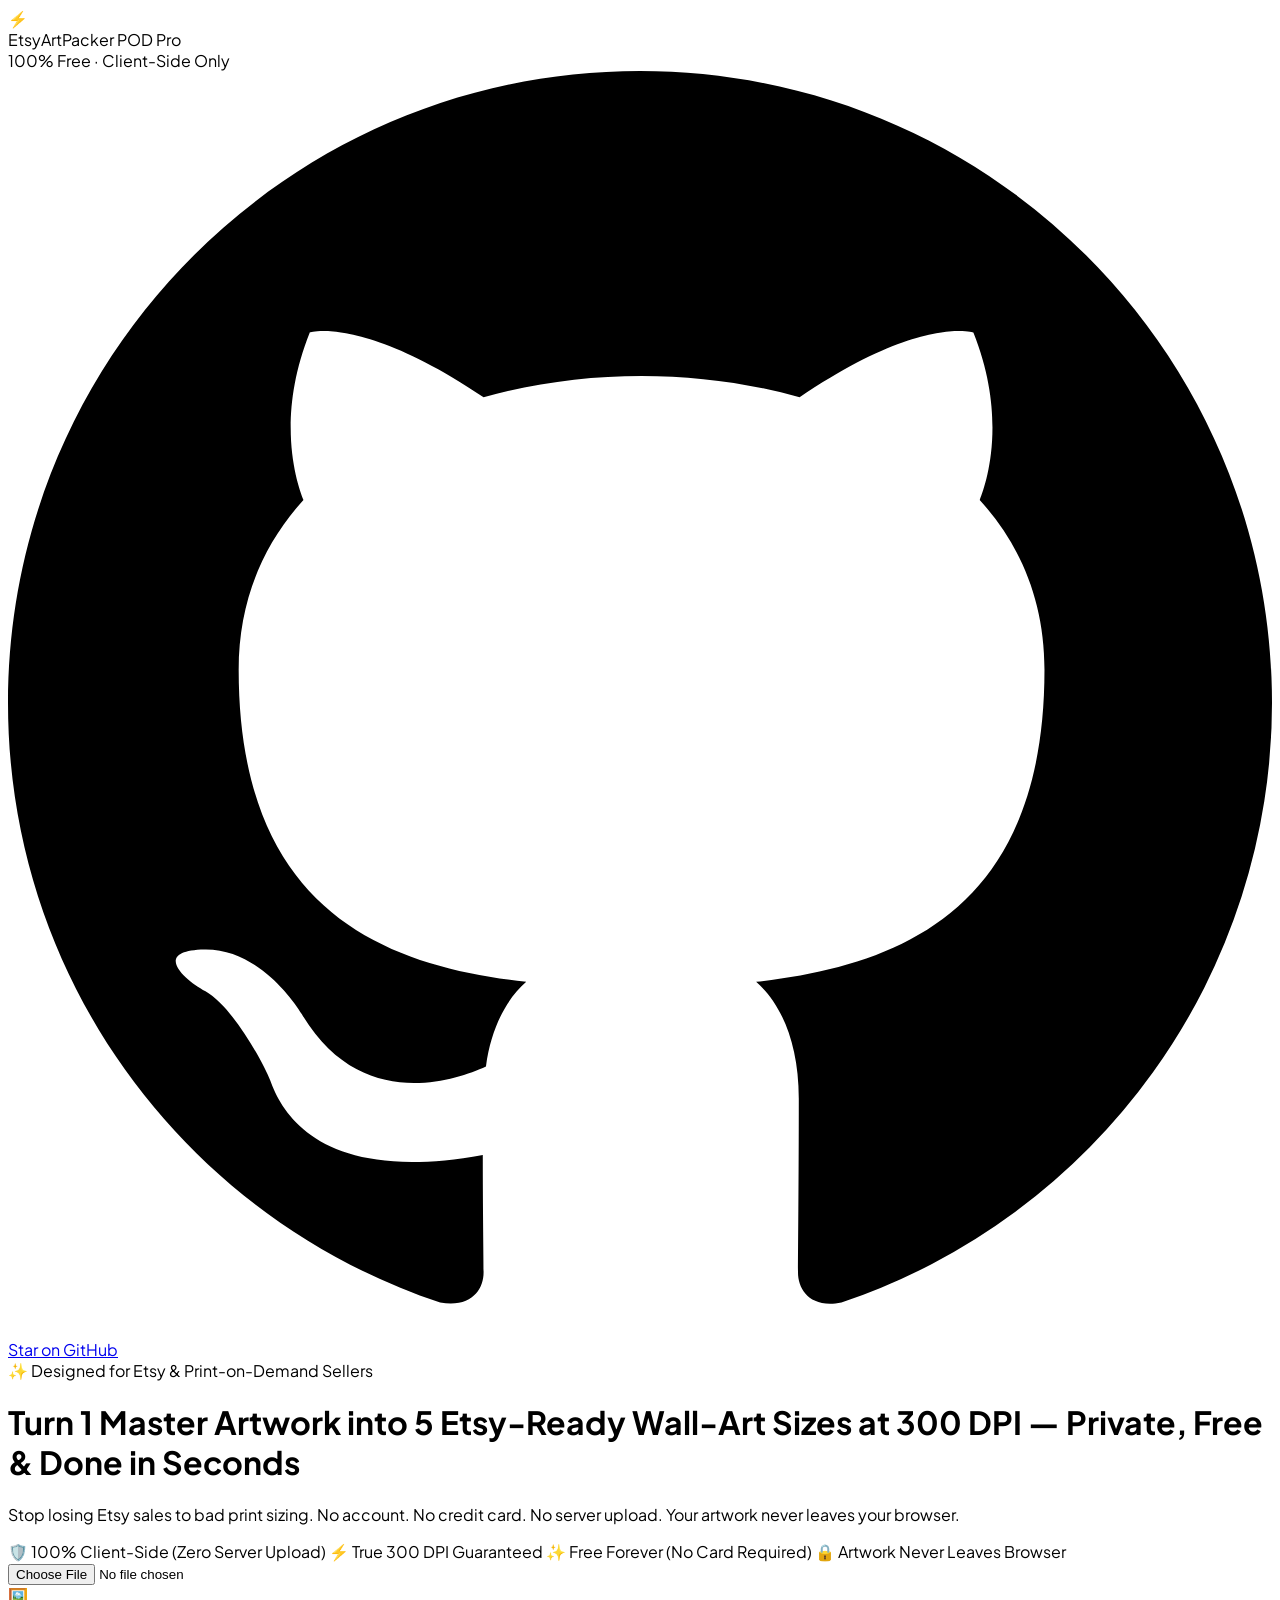
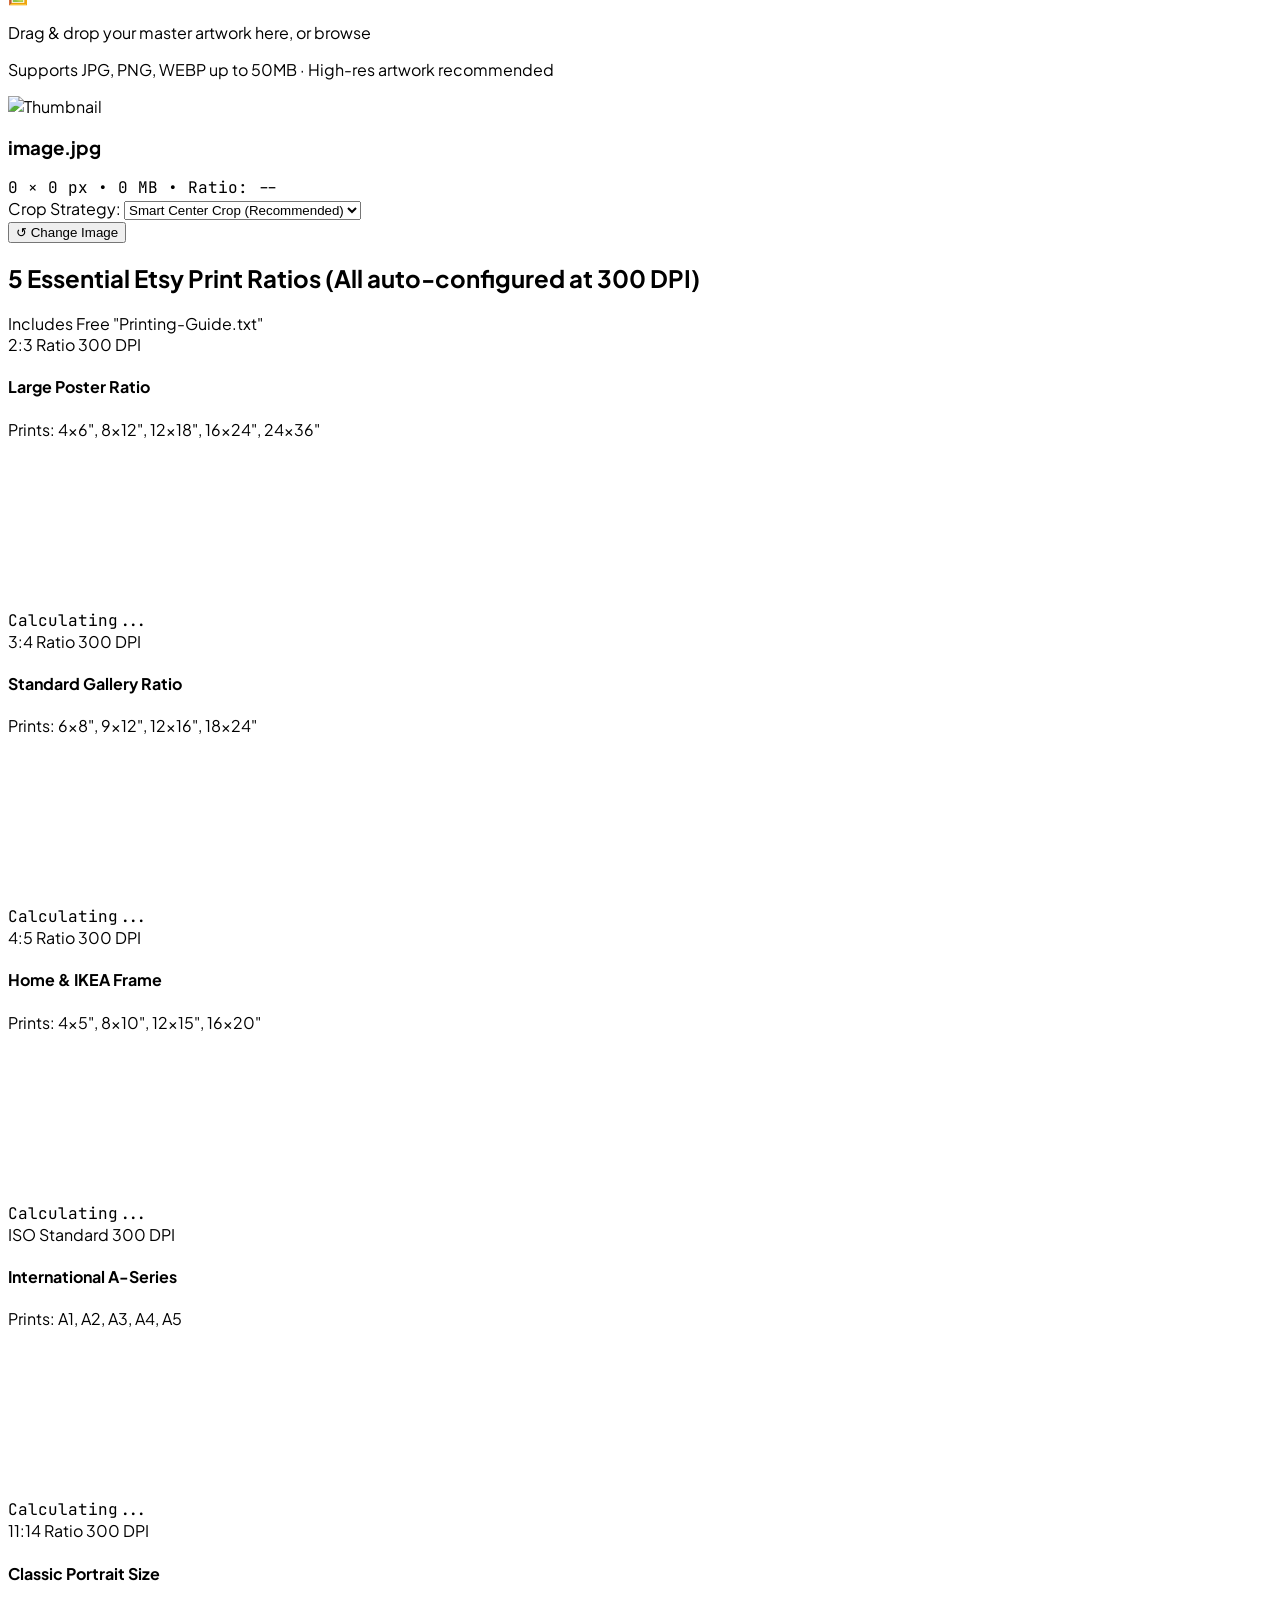
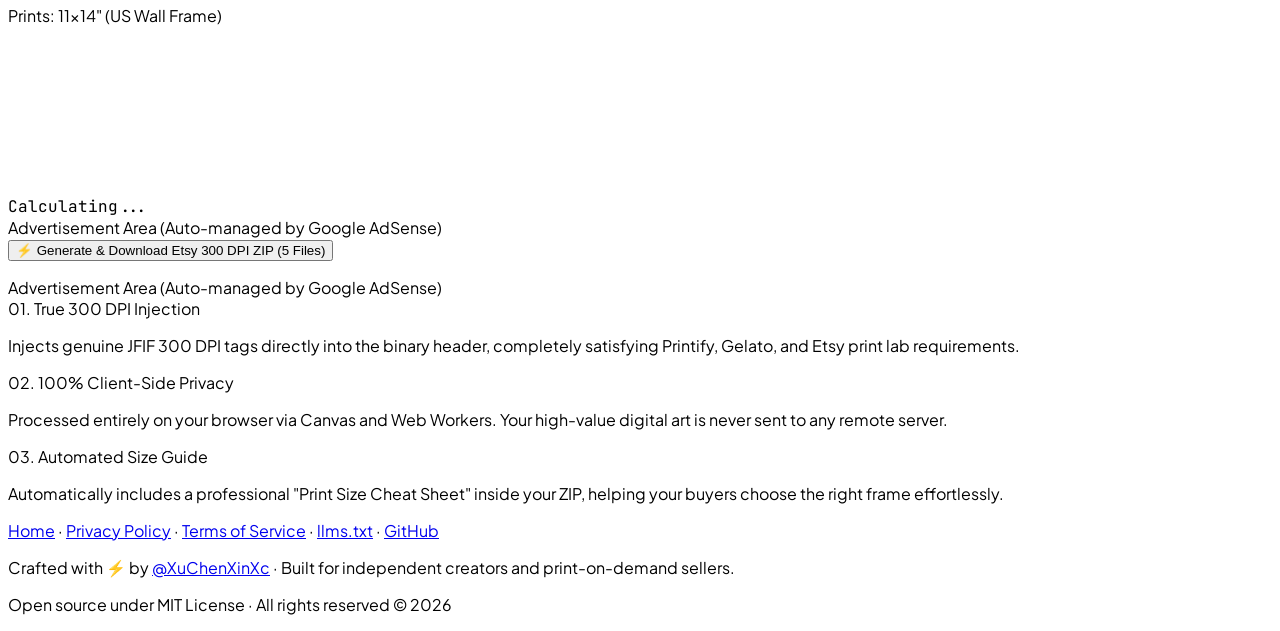
==== index.html @ edaaf03a "feat(adsense): add official Google AdSense verification script to all pages" ====
<!DOCTYPE html>
<html lang="en">
<head>
  <meta charset="UTF-8">
  <meta name="viewport" content="width=device-width, initial-scale=1.0">
  <title>EtsyArtPacker - 5-in-1 Wall Art Ratio Resizer & 300 DPI Packager</title>
  
  <!-- Primary Meta Tags -->
  <link rel="canonical" href="https://etsyartpacker.com/">
  <meta name="google-site-verification" content="0_ZaYGAavYGQMz6_VLbiGvwBdtwt6smHbcMwyRZEWMs">
  <meta name="title" content="EtsyArtPacker - 5-in-1 Wall Art Ratio Resizer & 300 DPI Packager">
  <meta name="description" content="Free open-source in-browser tool for Etsy & POD sellers. Auto-crop artwork to 5 standard gallery ratios (2:3, 3:4, 4:5, ISO, 11:14), inject genuine 300 DPI metadata, and download an Etsy-ready ZIP. Zero upload, 100% private.">
  <meta name="keywords" content="etsy wall art resizer, 300 dpi converter, print on demand image converter, etsy ratio calculator, digital wall art packager">
  <meta name="author" content="EtsyArtPacker">

  <!-- Open Graph / Facebook / LinkedIn -->
  <meta property="og:type" content="website">
  <meta property="og:url" content="https://etsyartpacker.com/">
  <meta property="og:title" content="EtsyArtPacker - Free 5-in-1 Wall Art Ratio Resizer @ 300 DPI">
  <meta property="og:description" content="Turn 1 image into 5 standard print ratios at 300 DPI in 5 seconds. 100% client-side, zero server upload, customer print guide included.">
  <meta property="og:image" content="https://etsyartpacker.com/og-image-v2.png">
  <meta property="og:image:type" content="image/png">
  <meta property="og:image:width" content="1200">
  <meta property="og:image:height" content="630">

  <!-- Twitter Card (X) -->
  <meta name="twitter:card" content="summary_large_image">
  <meta name="twitter:url" content="https://etsyartpacker.com/">
  <meta name="twitter:title" content="EtsyArtPacker - Free 5-in-1 Wall Art Ratio Resizer @ 300 DPI">
  <meta name="twitter:description" content="Stop resizing in Photoshop for 15 mins. Auto-crop to 5 essential frame ratios, inject 300 DPI, and download Etsy-ready ZIP package.">
  <meta name="twitter:image" content="https://etsyartpacker.com/og-image-v2.png">

  <!-- Google AdSense Official Script -->
  <script async src="https://pagead2.googlesyndication.com/pagead/js/adsbygoogle.js?client=ca-pub-1883102670694247" crossorigin="anonymous"></script>

  <!-- Favicon -->
  <link rel="icon" type="image/svg+xml" href="favicon.svg">
  <link rel="alternate icon" href="favicon.svg">
  <!-- Vercel Web Analytics & Speed Insights for Static HTML -->
  <script>
    window.va = window.va || function () { (window.vaq = window.vaq || []).push(arguments); };
  </script>
  <script defer src="/_vercel/insights/script.js"></script>
  <script defer src="/_vercel/speed-insights/script.js"></script>
  <script defer src="https://cdn.jsdelivr.net/npm/@vercel/analytics@latest/dist/index.js"></script>
  <!-- Tailwind CSS CDN -->
  <script src="https://cdn.tailwindcss.com"></script>
  <!-- JSZip for client-side ZIP packaging -->
  <script src="https://cdnjs.cloudflare.com/ajax/libs/jszip/3.10.1/jszip.min.js"></script>
  <style>
    @import url('https://fonts.googleapis.com/css2?family=Plus+Jakarta+Sans:wght@400;500;600;700;800&family=JetBrains+Mono:wght@400;500&display=swap');
    body {
      font-family: 'Plus Jakarta Sans', -apple-system, sans-serif;
    }
    .mono {
      font-family: 'JetBrains Mono', monospace;
    }
  </style>

  <!-- AI 搜索引擎 (GEO) 与 Google 结构化实体标注 (JSON-LD) -->
  <script type="application/ld+json">
  {
    "@context": "https://schema.org",
    "@graph": [
      {
        "@type": "WebApplication",
        "name": "EtsyArtPacker",
        "applicationCategory": "DesignApplication",
        "operatingSystem": "Any",
        "browserRequirements": "Requires a modern JavaScript-enabled web browser.",
        "offers": {
          "@type": "Offer",
          "price": "0",
          "priceCurrency": "USD",
          "description": "Free forever; no credit card required."
        },
        "featureList": [
          "Client-side image processing with zero upload",
          "Auto-crop one master image into 5 standard wall-art ratios",
          "Genuine 300 DPI metadata injection",
          "Etsy-ready ZIP download with organized folders",
          "Open-source and privacy-first"
        ],
        "description": "Free open-source in-browser tool for Etsy & POD sellers. Auto-crop artwork to 5 standard gallery ratios (2:3, 3:4, 4:5, ISO, 11:14), inject genuine 300 DPI metadata, and download an Etsy-ready ZIP. Zero upload, 100% private.",
        "url": "https://etsy-art-packer.vercel.app/",
        "isAccessibleForFree": true,
        "license": "https://opensource.org/licenses/MIT",
        "author": {
          "@type": "Organization",
          "name": "EtsyArtPacker",
          "url": "https://etsy-art-packer.vercel.app/"
        }
      },
      {
        "@type": "FAQPage",
        "mainEntity": [
          {
            "@type": "Question",
            "name": "Is EtsyArtPacker free to use for commercial Etsy listings?",
            "acceptedAnswer": {
              "@type": "Answer",
              "text": "Yes, EtsyArtPacker is 100% free and open-source under the MIT license, for both personal and commercial digital art sellers."
            }
          },
          {
            "@type": "Question",
            "name": "Are my images uploaded to any remote server?",
            "acceptedAnswer": {
              "@type": "Answer",
              "text": "No. All cropping, resizing, 300 DPI embedding, and ZIP creation run entirely in your local browser using HTML5 Canvas and Web APIs. Your artwork never leaves your computer."
            }
          },
          {
            "@type": "Question",
            "name": "Does EtsyArtPacker inject genuine 300 DPI metadata?",
            "acceptedAnswer": {
              "@type": "Answer",
              "text": "Yes, it injects genuine JFIF binary header tags (Xdensity and Ydensity set to 300) directly into the JPEG output, meeting Printify, Gelato, and Etsy print lab requirements."
            }
          }
        ]
      }
    ]
  }
  </script>
</head>
<body class="bg-slate-950 text-slate-100 min-h-screen flex flex-col antialiased selection:bg-indigo-500 selection:text-white">

  <!-- Header -->
  <header class="border-b border-slate-800/80 bg-slate-900/50 backdrop-blur sticky top-0 z-50">
    <div class="max-w-6xl mx-auto px-6 h-16 flex items-center justify-between">
      <div class="flex items-center gap-3">
        <div class="w-9 h-9 rounded-xl bg-gradient-to-tr from-indigo-500 via-indigo-600 to-sky-400 flex items-center justify-center font-black text-white text-lg shadow-lg shadow-indigo-500/20">
          ⚡
        </div>
        <div>
          <span class="font-bold text-lg text-white tracking-tight">EtsyArtPacker</span>
          <span class="text-xs ml-2 px-2 py-0.5 rounded-full bg-indigo-500/10 text-indigo-400 border border-indigo-500/20 font-medium">POD Pro</span>
        </div>
      </div>
      <div class="flex items-center gap-3 text-sm">
        <span class="text-slate-400 inline-flex items-center gap-1.5 text-xs">
          <span class="w-2 h-2 rounded-full bg-emerald-400 animate-pulse"></span>
          100% Free · Client-Side Only
        </span>
        <!-- GitHub Star Badge -->
        <a href="https://github.com/XuChenXinXc/etsy-art-packer" target="_blank" rel="noopener noreferrer" class="px-3 py-1.5 rounded-lg bg-slate-800 hover:bg-slate-700 text-slate-200 border border-slate-700 text-xs font-medium transition flex items-center gap-1.5">
          <svg class="w-3.5 h-3.5 fill-current" viewBox="0 0 16 16"><path d="M8 0C3.58 0 0 3.58 0 8c0 3.54 2.29 6.53 5.47 7.59.4.07.55-.17.55-.38 0-.19-.01-.82-.01-1.49-2.01.37-2.53-.49-2.69-.94-.09-.23-.48-.94-.82-1.13-.28-.15-.68-.52-.01-.53.63-.01 1.08.58 1.23.82.72 1.21 1.87.87 2.33.66.07-.52.28-.87.51-1.07-1.78-.2-3.64-.89-3.64-3.95 0-.87.31-1.59.82-2.15-.08-.2-.36-1.02.08-2.12 0 0 .67-.21 2.2.82.64-.18 1.32-.27 2-.27.68 0 1.36.09 2 .27 1.53-1.04 2.2-.82 2.2-.82.44 1.1.16 1.92.08 2.12.51.56.82 1.27.82 2.15 0 3.07-1.87 3.75-3.65 3.95.29.25.54.73.54 1.48 0 1.07-.01 1.93-.01 2.2 0 .21.15.46.55.38A8.013 8.013 0 0016 8c0-4.42-3.58-8-8-8z"/></svg>
          <span class="hidden sm:inline">Star on</span> GitHub
        </a>
      </div>
    </div>
  </header>

  <!-- Main Content -->
  <main class="max-w-5xl mx-auto px-6 py-12 flex-1 w-full">
    <!-- Hero Banner -->
    <div class="text-center max-w-2xl mx-auto mb-10">
      <div class="inline-flex items-center gap-2 px-3 py-1 rounded-full bg-indigo-500/10 border border-indigo-500/20 text-indigo-400 text-xs font-semibold mb-4">
        ✨ Designed for Etsy & Print-on-Demand Sellers
      </div>
      <h1 class="text-3xl sm:text-4xl font-extrabold text-white tracking-tight mb-4">
        Turn 1 Master Artwork into <span class="bg-gradient-to-r from-indigo-400 to-sky-400 bg-clip-text text-transparent">5 Etsy-Ready Wall-Art Sizes</span> at 300 DPI — Private, Free & Done in Seconds
      </h1>
      <p class="text-slate-400 text-base leading-relaxed mb-5">
        Stop losing Etsy sales to bad print sizing. No account. No credit card. No server upload. Your artwork never leaves your browser.
      </p>
      <!-- Trust & Risk Reversal Badges -->
      <div class="flex flex-wrap items-center justify-center gap-3 text-xs font-medium text-slate-300">
        <span class="inline-flex items-center gap-1.5 px-3 py-1 rounded-lg bg-slate-900 border border-slate-800">
          <span class="text-emerald-400">🛡️</span> 100% Client-Side (Zero Server Upload)
        </span>
        <span class="inline-flex items-center gap-1.5 px-3 py-1 rounded-lg bg-slate-900 border border-slate-800">
          <span class="text-indigo-400">⚡</span> True 300 DPI Guaranteed
        </span>
        <span class="inline-flex items-center gap-1.5 px-3 py-1 rounded-lg bg-slate-900 border border-slate-800">
          <span class="text-sky-400">✨</span> Free Forever (No Card Required)
        </span>
        <span class="inline-flex items-center gap-1.5 px-3 py-1 rounded-lg bg-slate-900 border border-slate-800">
          <span class="text-amber-400">🔒</span> Artwork Never Leaves Browser
        </span>
      </div>
    </div>

    <!-- Upload Box -->
    <div id="drop-zone" class="border-2 border-dashed border-slate-700 hover:border-indigo-500 rounded-3xl p-10 text-center bg-slate-900/40 hover:bg-slate-900/70 transition-all cursor-pointer relative group mb-8 shadow-xl">
      <input type="file" id="file-input" accept=".jpg,.jpeg,.png,.webp" class="hidden">
      <div class="flex flex-col items-center gap-4 pointer-events-none">
        <div class="w-16 h-16 rounded-2xl bg-indigo-500/10 border border-indigo-500/20 flex items-center justify-center text-3xl group-hover:scale-110 transition-transform text-indigo-400">
          🖼️
        </div>
        <div>
          <p class="text-lg font-semibold text-slate-200 mb-1">
            Drag & drop your master artwork here, or <span class="text-indigo-400 underline decoration-indigo-400/50">browse</span>
          </p>
          <p class="text-xs text-slate-500">Supports JPG, PNG, WEBP up to 50MB · High-res artwork recommended</p>
        </div>
      </div>
    </div>

    <!-- Workspace (Hidden until image selected) -->
    <div id="workspace" class="hidden space-y-8">
      
      <!-- Source Info Card -->
      <div class="bg-slate-900/60 border border-slate-800 rounded-2xl p-6 flex flex-col md:flex-row items-center justify-between gap-6">
        <div class="flex items-center gap-5 w-full md:w-auto">
          <img id="preview-thumb" class="w-20 h-20 rounded-xl object-cover border border-slate-700 bg-slate-950 shrink-0" src="" alt="Thumbnail">
          <div>
            <h3 id="src-name" class="font-bold text-slate-100 text-base truncate max-w-xs sm:max-w-md">image.jpg</h3>
            <div class="flex items-center gap-3 mt-1.5 text-xs text-slate-400 mono">
              <span id="src-dimensions">0 × 0 px</span>
              <span>•</span>
              <span id="src-size">0 MB</span>
              <span>•</span>
              <span id="src-ratio" class="text-indigo-400">Ratio: --</span>
            </div>
          </div>
        </div>
        <div class="flex items-center gap-3 w-full md:w-auto justify-end">
          <div class="flex items-center gap-2">
            <label class="text-xs text-slate-400 font-medium">Crop Strategy:</label>
            <select id="crop-strategy" class="bg-slate-800 border border-slate-700 rounded-lg text-xs text-slate-200 px-3 py-2 outline-none focus:border-indigo-500 font-medium">
              <option value="center">Smart Center Crop (Recommended)</option>
              <option value="fit">Contain with Margin (No Cut)</option>
            </select>
          </div>
          <button id="btn-reset" class="px-3 py-2 rounded-lg bg-slate-800 hover:bg-slate-700 text-slate-300 hover:text-white border border-slate-700 text-xs font-medium transition flex items-center gap-1.5" title="Upload a different image">
            <span>↺</span>
            <span class="hidden sm:inline">Change Image</span>
          </button>
        </div>
      </div>

      <!-- 5-in-1 Standard Ratio Grid -->
      <div>
        <div class="flex items-center justify-between mb-4">
          <h2 class="text-base font-bold text-slate-200 flex items-center gap-2">
            <span>5 Essential Etsy Print Ratios</span>
            <span class="text-xs font-normal text-slate-500">(All auto-configured at 300 DPI)</span>
          </h2>
          <span class="text-xs text-indigo-400 font-medium">Includes Free "Printing-Guide.txt"</span>
        </div>

        <div class="grid grid-cols-1 md:grid-cols-2 lg:grid-cols-3 gap-4" id="ratios-container">
          <!-- 2:3 Ratio -->
          <div class="ratio-card bg-slate-900/50 border border-slate-800 rounded-2xl p-4 hover:border-slate-700 transition flex flex-col justify-between">
            <div>
              <div class="flex justify-between items-start mb-2">
                <span class="text-xs font-bold px-2 py-0.5 rounded bg-indigo-500/15 text-indigo-400 border border-indigo-500/20">2:3 Ratio</span>
                <span class="text-xs text-emerald-400 font-medium bg-emerald-500/10 px-2 py-0.5 rounded border border-emerald-500/20">300 DPI</span>
              </div>
              <h4 class="text-sm font-semibold text-slate-200">Large Poster Ratio</h4>
              <p class="text-xs text-slate-400 my-2">Prints: 4x6", 8x12", 12x18", 16x24", 24x36"</p>
            </div>
            <div>
              <div class="w-full h-36 bg-slate-950 rounded-xl border border-slate-800 flex items-center justify-center overflow-hidden mb-2 relative">
                <canvas id="preview-canvas-2-3" class="max-h-full max-w-full object-contain shadow"></canvas>
              </div>
              <div class="text-[11px] text-slate-400 mono bg-slate-950/60 rounded-lg p-2 border border-slate-800/80 text-center">
                <span id="dim-2-3">Calculating...</span>
              </div>
            </div>
          </div>

          <!-- 3:4 Ratio -->
          <div class="ratio-card bg-slate-900/50 border border-slate-800 rounded-2xl p-4 hover:border-slate-700 transition flex flex-col justify-between">
            <div>
              <div class="flex justify-between items-start mb-2">
                <span class="text-xs font-bold px-2 py-0.5 rounded bg-sky-500/15 text-sky-400 border border-sky-500/20">3:4 Ratio</span>
                <span class="text-xs text-emerald-400 font-medium bg-emerald-500/10 px-2 py-0.5 rounded border border-emerald-500/20">300 DPI</span>
              </div>
              <h4 class="text-sm font-semibold text-slate-200">Standard Gallery Ratio</h4>
              <p class="text-xs text-slate-400 my-2">Prints: 6x8", 9x12", 12x16", 18x24"</p>
            </div>
            <div>
              <div class="w-full h-36 bg-slate-950 rounded-xl border border-slate-800 flex items-center justify-center overflow-hidden mb-2 relative">
                <canvas id="preview-canvas-3-4" class="max-h-full max-w-full object-contain shadow"></canvas>
              </div>
              <div class="text-[11px] text-slate-400 mono bg-slate-950/60 rounded-lg p-2 border border-slate-800/80 text-center">
                <span id="dim-3-4">Calculating...</span>
              </div>
            </div>
          </div>

          <!-- 4:5 Ratio -->
          <div class="ratio-card bg-slate-900/50 border border-slate-800 rounded-2xl p-4 hover:border-slate-700 transition flex flex-col justify-between">
            <div>
              <div class="flex justify-between items-start mb-2">
                <span class="text-xs font-bold px-2 py-0.5 rounded bg-purple-500/15 text-purple-400 border border-purple-500/20">4:5 Ratio</span>
                <span class="text-xs text-emerald-400 font-medium bg-emerald-500/10 px-2 py-0.5 rounded border border-emerald-500/20">300 DPI</span>
              </div>
              <h4 class="text-sm font-semibold text-slate-200">Home & IKEA Frame</h4>
              <p class="text-xs text-slate-400 my-2">Prints: 4x5", 8x10", 12x15", 16x20"</p>
            </div>
            <div>
              <div class="w-full h-36 bg-slate-950 rounded-xl border border-slate-800 flex items-center justify-center overflow-hidden mb-2 relative">
                <canvas id="preview-canvas-4-5" class="max-h-full max-w-full object-contain shadow"></canvas>
              </div>
              <div class="text-[11px] text-slate-400 mono bg-slate-950/60 rounded-lg p-2 border border-slate-800/80 text-center">
                <span id="dim-4-5">Calculating...</span>
              </div>
            </div>
          </div>

          <!-- ISO Paper Ratio -->
          <div class="ratio-card bg-slate-900/50 border border-slate-800 rounded-2xl p-4 hover:border-slate-700 transition flex flex-col justify-between">
            <div>
              <div class="flex justify-between items-start mb-2">
                <span class="text-xs font-bold px-2 py-0.5 rounded bg-amber-500/15 text-amber-400 border border-amber-500/20">ISO Standard</span>
                <span class="text-xs text-emerald-400 font-medium bg-emerald-500/10 px-2 py-0.5 rounded border border-emerald-500/20">300 DPI</span>
              </div>
              <h4 class="text-sm font-semibold text-slate-200">International A-Series</h4>
              <p class="text-xs text-slate-400 my-2">Prints: A1, A2, A3, A4, A5</p>
            </div>
            <div>
              <div class="w-full h-36 bg-slate-950 rounded-xl border border-slate-800 flex items-center justify-center overflow-hidden mb-2 relative">
                <canvas id="preview-canvas-iso" class="max-h-full max-w-full object-contain shadow"></canvas>
              </div>
              <div class="text-[11px] text-slate-400 mono bg-slate-950/60 rounded-lg p-2 border border-slate-800/80 text-center">
                <span id="dim-iso">Calculating...</span>
              </div>
            </div>
          </div>

          <!-- 11:14 Ratio -->
          <div class="ratio-card bg-slate-900/50 border border-slate-800 rounded-2xl p-4 hover:border-slate-700 transition flex flex-col justify-between">
            <div>
              <div class="flex justify-between items-start mb-2">
                <span class="text-xs font-bold px-2 py-0.5 rounded bg-rose-500/15 text-rose-400 border border-rose-500/20">11:14 Ratio</span>
                <span class="text-xs text-emerald-400 font-medium bg-emerald-500/10 px-2 py-0.5 rounded border border-emerald-500/20">300 DPI</span>
              </div>
              <h4 class="text-sm font-semibold text-slate-200">Classic Portrait Size</h4>
              <p class="text-xs text-slate-400 my-2">Prints: 11x14" (US Wall Frame)</p>
            </div>
            <div>
              <div class="w-full h-36 bg-slate-950 rounded-xl border border-slate-800 flex items-center justify-center overflow-hidden mb-2 relative">
                <canvas id="preview-canvas-11-14" class="max-h-full max-w-full object-contain shadow"></canvas>
              </div>
              <div class="text-[11px] text-slate-400 mono bg-slate-950/60 rounded-lg p-2 border border-slate-800/80 text-center">
                <span id="dim-11-14">Calculating...</span>
              </div>
            </div>
          </div>
        </div>
      </div>

      <!-- Responsive Google AdSense Container (Header/Top Banner) -->
      <div class="my-8 w-full max-w-4xl mx-auto min-h-[90px] rounded-2xl border border-dashed border-slate-800 bg-slate-900/30 flex items-center justify-center text-xs text-slate-500 overflow-hidden">
        <!-- Replace this with your Google AdSense code snippet after approval -->
        <span class="tracking-wide">Advertisement Area (Auto-managed by Google AdSense)</span>
      </div>

      <!-- Action Button & Progress -->
      <div class="pt-4 flex flex-col items-center gap-4">
        <button id="btn-process" class="w-full sm:w-auto px-10 py-4 rounded-2xl bg-indigo-600 hover:bg-indigo-500 text-white font-bold text-base transition-all shadow-xl shadow-indigo-600/30 hover:shadow-indigo-600/50 flex items-center justify-center gap-3 disabled:opacity-50 disabled:cursor-not-allowed">
          <span id="btn-icon">⚡</span>
          <span id="btn-text">Generate & Download Etsy 300 DPI ZIP (5 Files)</span>
        </button>
        <p id="status-text" class="text-xs text-slate-500 mono h-4"></p>
      </div>

    </div>

    <!-- Responsive Google AdSense Container (Bottom Banner) -->
    <div class="my-10 w-full max-w-4xl mx-auto min-h-[100px] rounded-2xl border border-dashed border-slate-800 bg-slate-900/30 flex items-center justify-center text-xs text-slate-500 overflow-hidden">
      <!-- Google AdSense Bottom Display Unit -->
      <span class="tracking-wide">Advertisement Area (Auto-managed by Google AdSense)</span>
    </div>

    <!-- Features / Value Prop -->
    <div class="mt-20 border-t border-slate-800/80 pt-12 grid grid-cols-1 md:grid-cols-3 gap-8 text-center sm:text-left">
      <div class="space-y-2">
        <div class="text-indigo-400 text-xl font-bold">01. True 300 DPI Injection</div>
        <p class="text-xs text-slate-400 leading-relaxed">
          Injects genuine JFIF 300 DPI tags directly into the binary header, completely satisfying Printify, Gelato, and Etsy print lab requirements.
        </p>
      </div>
      <div class="space-y-2">
        <div class="text-sky-400 text-xl font-bold">02. 100% Client-Side Privacy</div>
        <p class="text-xs text-slate-400 leading-relaxed">
          Processed entirely on your browser via Canvas and Web Workers. Your high-value digital art is never sent to any remote server.
        </p>
      </div>
      <div class="space-y-2">
        <div class="text-emerald-400 text-xl font-bold">03. Automated Size Guide</div>
        <p class="text-xs text-slate-400 leading-relaxed">
          Automatically includes a professional "Print Size Cheat Sheet" inside your ZIP, helping your buyers choose the right frame effortlessly.
        </p>
      </div>
    </div>
  </main>

  <!-- Footer -->
  <footer class="border-t border-slate-800/60 py-8 text-center text-xs text-slate-500 space-y-3">
    <div class="flex flex-wrap items-center justify-center gap-4 text-slate-400 font-medium">
      <a href="/" class="hover:text-indigo-400 transition">Home</a>
      <span>·</span>
      <a href="/privacy" class="hover:text-indigo-400 transition">Privacy Policy</a>
      <span>·</span>
      <a href="/terms" class="hover:text-indigo-400 transition">Terms of Service</a>
      <span>·</span>
      <a href="/llms.txt" class="hover:text-indigo-400 transition">llms.txt</a>
      <span>·</span>
      <a href="https://github.com/XuChenXinXc/etsy-art-packer" target="_blank" rel="noopener noreferrer" class="hover:text-indigo-400 transition">GitHub</a>
    </div>
    <p>
      Crafted with ⚡ by <a href="https://github.com/XuChenXinXc" target="_blank" rel="noopener noreferrer" class="text-indigo-400 hover:text-indigo-300 font-semibold underline decoration-indigo-400/40">@XuChenXinXc</a> · Built for independent creators and print-on-demand sellers.
    </p>
    <p class="text-slate-600">
      Open source under MIT License · All rights reserved © 2026
    </p>
  </footer>

  <!-- Core JavaScript Pipeline -->
  <script>
    // Standard Ratio Configurations (Width : Height, based on standard vertical portrait orientation)
    const RATIOS = [
      { id: "2-3", name: "Ratio_2x3", w: 2, h: 3, maxLong: 7200, label: "2:3 Ratio (up to 24x36\")" },
      { id: "3-4", name: "Ratio_3x4", w: 3, h: 4, maxLong: 7200, label: "3:4 Ratio (up to 18x24\")" },
      { id: "4-5", name: "Ratio_4x5", w: 4, h: 5, maxLong: 6000, label: "4:5 Ratio (up to 16x20\")" },
      { id: "iso", name: "ISO_A1_A4", w: 1, h: 1.4142, maxLong: 7016, label: "ISO A-Series (A1 to A5)" },
      { id: "11-14", name: "Ratio_11x14", w: 11, h: 14, maxLong: 4200, label: "11:14 Ratio (up to 11x14\")" }
    ];

    let sourceImage = null;
    let sourceFileName = "artwork";

    const dropZone = document.getElementById("drop-zone");
    const fileInput = document.getElementById("file-input");
    const workspace = document.getElementById("workspace");
    const previewThumb = document.getElementById("preview-thumb");
    const srcName = document.getElementById("src-name");
    const srcDimensions = document.getElementById("src-dimensions");
    const srcSize = document.getElementById("src-size");
    const srcRatio = document.getElementById("src-ratio");
    const btnProcess = document.getElementById("btn-process");
    const btnText = document.getElementById("btn-text");
    const statusText = document.getElementById("status-text");
    const btnReset = document.getElementById("btn-reset");

    // Reset handler to upload a new artwork cleanly
    if (btnReset) {
      btnReset.addEventListener("click", () => {
        sourceImage = null;
        fileInput.value = "";
        workspace.classList.add("hidden");
        statusText.textContent = "";
        btnText.textContent = "Generate & Download Etsy 300 DPI ZIP (5 Files)";
        dropZone.scrollIntoView({ behavior: 'smooth' });
      });
    }

    // Click drop-zone to trigger native file picker reliably
    dropZone.addEventListener("click", (e) => {
      // Prevent double trigger if clicked directly on input or child
      if (e.target === fileInput) return;
      // Reset input value before open to ensure selecting the exact same file re-triggers 'change'
      fileInput.value = "";
      fileInput.click();
    });

    // File selection handler
    fileInput.addEventListener("change", (e) => {
      const file = e.target.files[0];
      if (file) handleFile(file);
    });

    // Drag and drop handlers
    dropZone.addEventListener("dragover", (e) => {
      e.preventDefault();
      dropZone.classList.add("border-indigo-500", "bg-slate-900/80");
    });

    dropZone.addEventListener("dragleave", () => {
      dropZone.classList.remove("border-indigo-500", "bg-slate-900/80");
    });

    dropZone.addEventListener("drop", (e) => {
      e.preventDefault();
      dropZone.classList.remove("border-indigo-500", "bg-slate-900/80");
      if (e.dataTransfer.files && e.dataTransfer.files[0]) {
        handleFile(e.dataTransfer.files[0]);
      }
    });

    function handleFile(file) {
      if (!file) return;

      // Restrict strictly to static image types (exclude animated GIF, SVG, etc.)
      const validTypes = ["image/jpeg", "image/png", "image/webp"];
      const ext = file.name.substring(file.name.lastIndexOf(".")).toLowerCase();
      if (!validTypes.includes(file.type) && !['.jpg', '.jpeg', '.png', '.webp'].includes(ext)) {
        alert("Please upload a static high-res artwork (JPG, PNG, or WEBP). Animated GIFs or unsupported formats are not suitable for wall art printing.");
        fileInput.value = "";
        return;
      }
      const reader = new FileReader();
      reader.onload = (event) => {
        const img = new Image();
        img.onload = () => {
          sourceImage = img;
          workspace.classList.remove("hidden");
          previewThumb.src = event.target.result;
          srcName.textContent = file.name;
          srcDimensions.textContent = `${img.width} × ${img.height} px`;
          srcSize.textContent = `${(file.size / (1024 * 1024)).toFixed(2)} MB`;
          const currentRatio = (img.width / img.height).toFixed(2);
          srcRatio.textContent = `Aspect Ratio: ${currentRatio}`;

          updateCalculatedDimensions(img.width, img.height);
          renderAllLivePreviews();
          workspace.scrollIntoView({ behavior: 'smooth' });
        };
        img.src = event.target.result;
      };
      reader.readAsDataURL(file);
    }

    function updateCalculatedDimensions(srcW, srcH) {
      const isPortrait = srcH >= srcW;

      RATIOS.forEach(r => {
        let targetW, targetH;
        let aspect = r.w / r.h;
        if (!isPortrait) aspect = 1 / aspect; // adapt for landscape

        if (isPortrait) {
          targetH = Math.min(srcH, r.maxLong);
          targetW = Math.round(targetH * (r.w / r.h));
        } else {
          targetW = Math.min(srcW, r.maxLong);
          targetH = Math.round(targetW * (r.w / r.h));
        }

        const el = document.getElementById(`dim-${r.id}`);
        if (el) el.textContent = `${targetW} × ${targetH} px @ 300 DPI`;
      });
    }

    // Listen to Crop Strategy change and re-render previews immediately
    const cropStrategySelect = document.getElementById("crop-strategy");
    if (cropStrategySelect) {
      cropStrategySelect.addEventListener("change", () => {
        if (sourceImage) {
          renderAllLivePreviews();
        }
      });
    }

    // Live Preview Renderer: Renders real-time thumbnail into each card's canvas
    function renderAllLivePreviews() {
      if (!sourceImage) return;
      const strategy = cropStrategySelect ? cropStrategySelect.value : "center";
      const isPortrait = sourceImage.height >= sourceImage.width;

      RATIOS.forEach(r => {
        const previewCanvas = document.getElementById(`preview-canvas-${r.id}`);
        if (!previewCanvas) return;

        // Ensure landscape orientation calculates correctly: targetW is wide, targetH is short
        let thumbH = 140;
        let thumbW = isPortrait ? Math.round(thumbH * (r.w / r.h)) : Math.round(thumbH * (r.h / r.w));

        previewCanvas.width = thumbW;
        previewCanvas.height = thumbH;
        const pCtx = previewCanvas.getContext("2d");
        pCtx.imageSmoothingEnabled = true;

        if (strategy === "fit") {
          // Fill background with border tone
          try {
            const sc = document.createElement("canvas");
            sc.width = 1; sc.height = 1;
            const sCtx = sc.getContext("2d");
            sCtx.drawImage(sourceImage, 0, 0, 1, 1, 0, 0, 1, 1);
            const p = sCtx.getImageData(0, 0, 1, 1).data;
            pCtx.fillStyle = `rgb(${p[0]}, ${p[1]}, ${p[2]})`;
          } catch(e) {
            pCtx.fillStyle = "#1e293b";
          }
          pCtx.fillRect(0, 0, thumbW, thumbH);

          const targetAspect = thumbW / thumbH;
          const srcAspect = sourceImage.width / sourceImage.height;
          let dW, dH, dX, dY;
          if (srcAspect > targetAspect) {
            dW = thumbW;
            dH = thumbW / srcAspect;
            dX = 0;
            dY = (thumbH - dH) / 2;
          } else {
            dH = thumbH;
            dW = thumbH * srcAspect;
            dX = (thumbW - dW) / 2;
            dY = 0;
          }
          pCtx.drawImage(sourceImage, 0, 0, sourceImage.width, sourceImage.height, dX, dY, dW, dH);
        } else {
          // Smart Center Crop
          const targetAspect = thumbW / thumbH;
          const srcAspect = sourceImage.width / sourceImage.height;
          let sW, sH, sX, sY;
          if (srcAspect > targetAspect) {
            sH = sourceImage.height;
            sW = sourceImage.height * targetAspect;
            sX = (sourceImage.width - sW) / 2;
            sY = 0;
          } else {
            sW = sourceImage.width;
            sH = sourceImage.width / targetAspect;
            sX = 0;
            sY = (sourceImage.height - sH) / 2;
          }
          pCtx.drawImage(sourceImage, sX, sY, sW, sH, 0, 0, thumbW, thumbH);
        }
      });
    }

    // Helper: Smart Center Crop or Contain with Margin logic on HTML Canvas
    function cropAndRender(img, targetW, targetH, strategy = "center") {
      const canvas = document.createElement("canvas");
      canvas.width = targetW;
      canvas.height = targetH;
      const ctx = canvas.getContext("2d");

      // High-quality image smoothing
      ctx.imageSmoothingEnabled = true;
      ctx.imageSmoothingQuality = "high";

      if (strategy === "fit") {
        // Sample edge pixel color to fill margin naturally, fallback to pure white
        try {
          const sampleCanvas = document.createElement("canvas");
          sampleCanvas.width = 1;
          sampleCanvas.height = 1;
          const sCtx = sampleCanvas.getContext("2d");
          sCtx.drawImage(img, 0, 0, 1, 1, 0, 0, 1, 1);
          const pixel = sCtx.getImageData(0, 0, 1, 1).data;
          ctx.fillStyle = `rgb(${pixel[0]}, ${pixel[1]}, ${pixel[2]})`;
        } catch (e) {
          ctx.fillStyle = "#ffffff";
        }
        ctx.fillRect(0, 0, targetW, targetH);

        const targetAspect = targetW / targetH;
        const srcAspect = img.width / img.height;
        let drawW, drawH, drawX, drawY;

        if (srcAspect > targetAspect) {
          // Image wider: match width, leave vertical margins
          drawW = targetW;
          drawH = targetW / srcAspect;
          drawX = 0;
          drawY = (targetH - drawH) / 2;
        } else {
          // Image taller: match height, leave horizontal margins
          drawH = targetH;
          drawW = targetH * srcAspect;
          drawX = (targetW - drawW) / 2;
          drawY = 0;
        }
        ctx.drawImage(img, 0, 0, img.width, img.height, drawX, drawY, drawW, drawH);
      } else {
        // Smart Center Crop
        const targetAspect = targetW / targetH;
        const srcAspect = img.width / img.height;
        let drawW, drawH, drawX, drawY;

        if (srcAspect > targetAspect) {
          // Source is wider than target: fit height, crop width
          drawH = img.height;
          drawW = img.height * targetAspect;
          drawX = (img.width - drawW) / 2;
          drawY = 0;
        } else {
          // Source is taller than target: fit width, crop height
          drawW = img.width;
          drawH = img.width / targetAspect;
          drawX = 0;
          drawY = (img.height - drawH) / 2;
        }
        ctx.drawImage(img, drawX, drawY, drawW, drawH, 0, 0, targetW, targetH);
      }

      return canvas;
    }

    // Binary JFIF Modifier to guarantee true 300 DPI metadata in JPEG output
    function setDpiInJpeg(blob, dpi = 300) {
      return new Promise((resolve) => {
        const reader = new FileReader();
        reader.onload = function() {
          const arrayBuffer = this.result;
          const view = new DataView(arrayBuffer);

          // Check if valid JPEG (SOI marker 0xFFD8)
          if (view.getUint16(0) !== 0xFFD8) {
            resolve(blob);
            return;
          }

          let offset = 2;
          let jfifFound = false;

          while (offset < view.byteLength - 4) {
            const marker = view.getUint16(offset);
            const length = view.getUint16(offset + 2);

            // APP0 marker
            if (marker === 0xFFE0) {
              // Check "JFIF\0" identifier
              const id = String.fromCharCode(
                view.getUint8(offset + 4),
                view.getUint8(offset + 5),
                view.getUint8(offset + 6),
                view.getUint8(offset + 7),
                view.getUint8(offset + 8)
              );

              if (id === "JFIF\0") {
                // units: 1 = dots per inch (DPI)
                view.setUint8(offset + 11, 1);
                // Xdensity (300)
                view.setUint16(offset + 12, dpi);
                // Ydensity (300)
                view.setUint16(offset + 14, dpi);
                jfifFound = true;
                break;
              }
            }
            offset += 2 + length;
          }

          resolve(new Blob([arrayBuffer], { type: "image/jpeg" }));
        };
        reader.readAsArrayBuffer(blob);
      });
    }

    // Customer Cheat Sheet Guide
    const PRINT_GUIDE_TEXT = `=====================================================
ETSY CUSTOMER PRINTING SIZE CHEAT SHEET
=====================================================
Thank you for your purchase! Your digital download includes 
5 high-resolution 300 DPI files suitable for dozens of frame sizes:

1. FILE: 2x3_Ratio.jpg
   Standard Poster & Large Gallery Frames:
   - 4x6" (10x15cm)      - 12x18" (30x45cm)
   - 8x12" (20x30cm)     - 16x24" (40x60cm)
   - 20x30" (50x75cm)    - 24x36" (60x90cm)

2. FILE: 3x4_Ratio.jpg
   Standard Wall Frame Ratio:
   - 6x8" (15x20cm)      - 12x16" (30x40cm)
   - 9x12" (22x30cm)     - 15x20" (38x50cm)
   - 18x24" (45x60cm)

3. FILE: 4x5_Ratio.jpg
   Home Decor & IKEA Frames:
   - 4x5" (10x12cm)      - 12x15" (30x38cm)
   - 8x10" (20x25cm)     - 16x20" (40x50cm)

4. FILE: ISO_Series.jpg
   International Paper Sizes (UK, Europe, Australia):
   - A1 (59.4 x 84.1cm)  - A3 (29.7 x 42cm)
   - A2 (42 x 59.4cm)    - A4 (21 x 29.7cm)
   - A5 (14.8 x 21cm)

5. FILE: 11x14_Ratio.jpg
   Popular Standalone Frame Size:
   - 11x14" (28x35cm)

=====================================================
HOW TO PRINT:
- At Home: Use premium heavyweight matte/satin photo paper.
- Online Labs: Upload directly to Printify, Shutterfly, Mpix, Walgreens.
- Local Print Shop: Save files to a USB drive and take to Staples or FedEx.
=====================================================`;

    // Process & ZIP Bundle Generator
    btnProcess.addEventListener("click", async () => {
      if (!sourceImage) return;

      btnProcess.disabled = true;
      btnText.textContent = "Processing 300 DPI Ratios...";
      statusText.textContent = "Initializing canvas & worker...";

      try {
        const zip = new JSZip();
        const isPortrait = sourceImage.height >= sourceImage.width;

        const cropStrategyEl = document.getElementById("crop-strategy");
        const selectedStrategy = cropStrategyEl ? cropStrategyEl.value : "center";

        // Process each ratio sequentially with explicit memory cleanup
        for (let i = 0; i < RATIOS.length; i++) {
          const r = RATIOS[i];
          statusText.textContent = `Processing & Injecting 300 DPI for ${r.label} (${i + 1}/${RATIOS.length})...`;

          let targetW, targetH;
          if (isPortrait) {
            targetH = Math.min(sourceImage.height, r.maxLong);
            targetW = Math.round(targetH * (r.w / r.h));
          } else {
            // Landscape orientation: targetW is long edge, targetH is calculated from ratio
            targetW = Math.min(sourceImage.width, r.maxLong);
            targetH = Math.round(targetW * (r.w / r.h));
          }

          const canvas = cropAndRender(sourceImage, targetW, targetH, selectedStrategy);
          
          // Convert canvas to JPEG blob (quality 0.95)
          const rawBlob = await new Promise((res, rej) => {
          canvas.toBlob((b) => {
            if (b) res(b);
            else rej(new Error(`Failed to encode image for ${r.label}`));
          }, "image/jpeg", 0.95);
        });
          
          // Immediately release canvas graphics memory
          canvas.width = 0;
          canvas.height = 0;

          // Inject 300 DPI JFIF metadata
          const dpiBlob = await setDpiInJpeg(rawBlob, 300);

          // Add to zip
          const fileName = `${sourceFileName}_${r.name}_300DPI.jpg`;
          zip.file(fileName, dpiBlob);

          // Small yield to browser UI loop for smooth garbage collection
          await new Promise((resolve) => setTimeout(resolve, 30));
        }

        // Add Customer Guide
        zip.file("Printing_Size_Guide.txt", PRINT_GUIDE_TEXT);

        statusText.textContent = "Compressing into ZIP archive...";
        btnText.textContent = "Creating ZIP Bundle...";

        const zipBlob = await zip.generateAsync({ type: "blob" }, (metadata) => {
          statusText.textContent = `Packaging ZIP: ${metadata.percent.toFixed(0)}% completed`;
        });

        // Trigger instant browser download
        const downloadUrl = URL.createObjectURL(zipBlob);
        const a = document.createElement("a");
        a.href = downloadUrl;
        a.download = `${sourceFileName}_Etsy_Print_Pack.zip`;
        document.body.appendChild(a);
        a.click();
        document.body.removeChild(a);
        URL.revokeObjectURL(downloadUrl);

        statusText.textContent = "✓ Package downloaded successfully!";
        btnText.textContent = "Downloaded! Process Another?";
      } catch (err) {
        console.error(err);
        statusText.textContent = "Error during processing: " + err.message;
        btnText.textContent = "Failed. Try Again";
      } finally {
        btnProcess.disabled = false;
      }
    });
  </script>
</body>
</html>
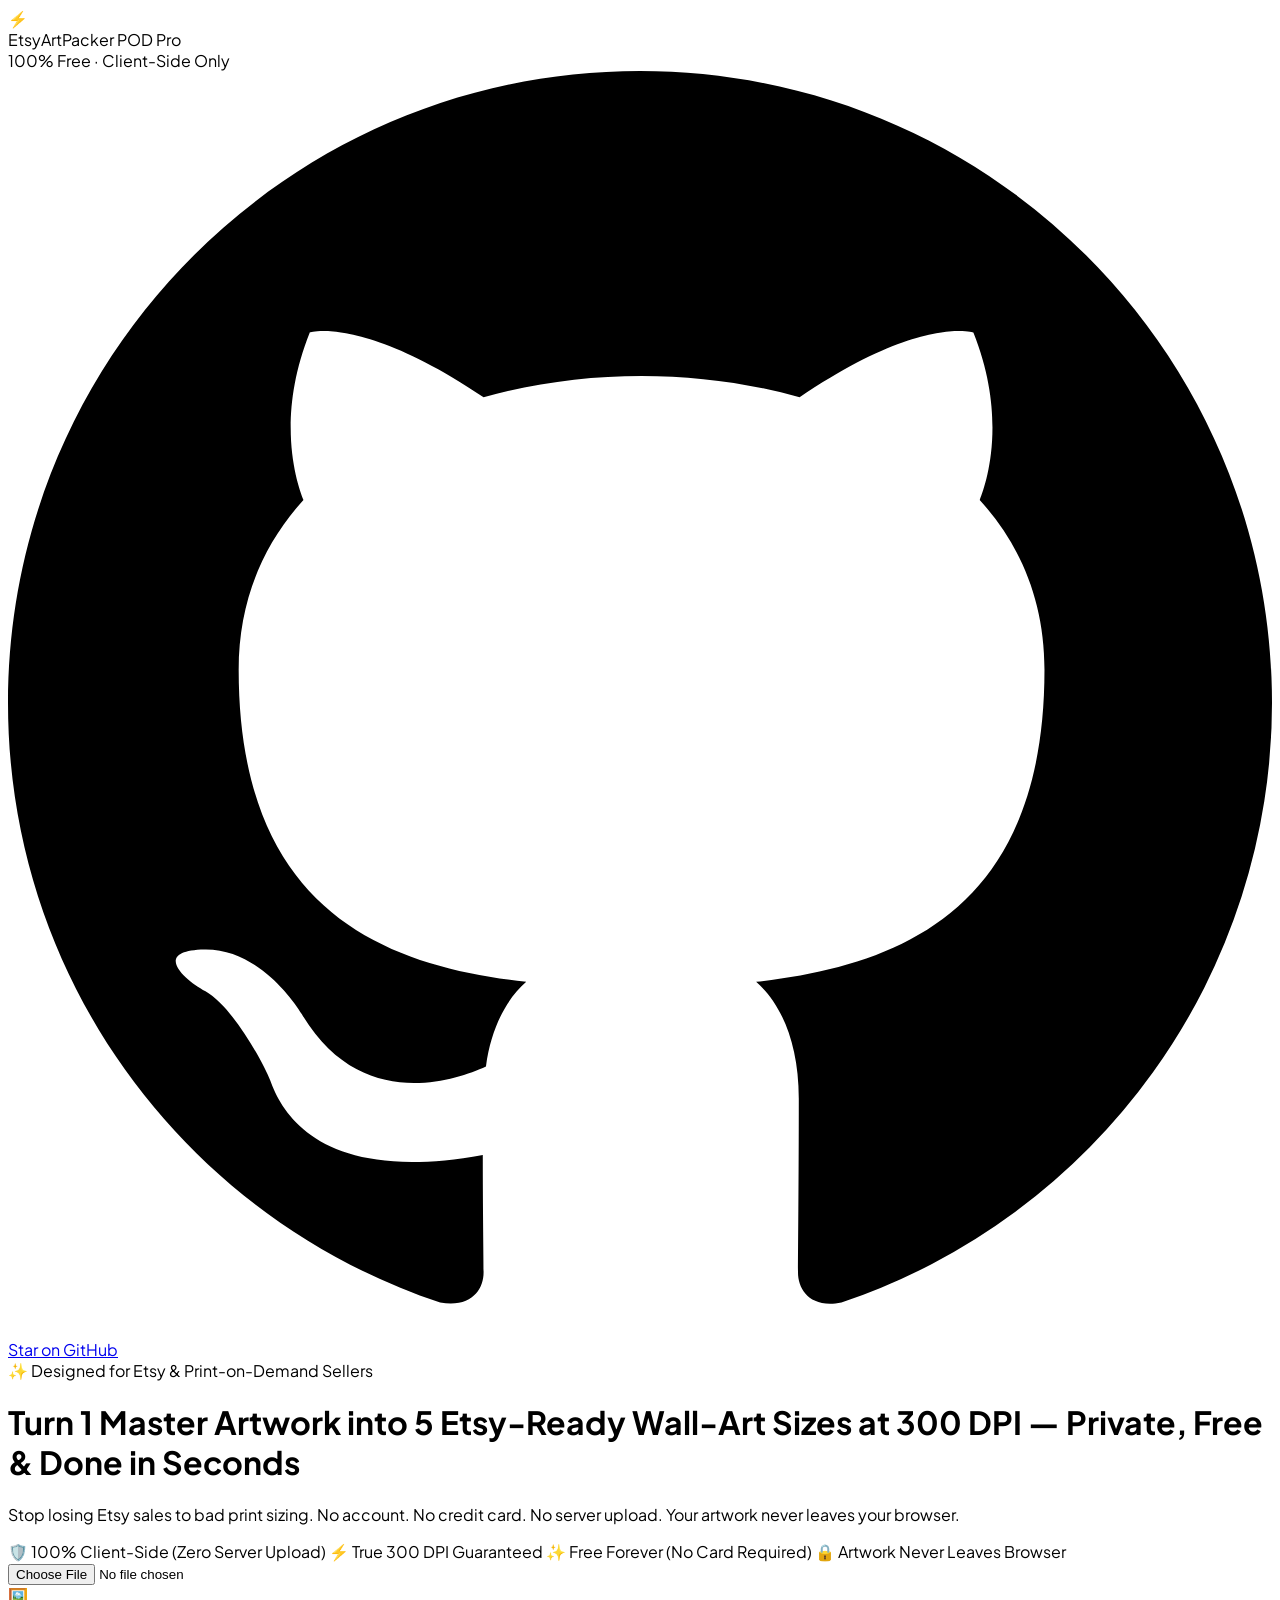
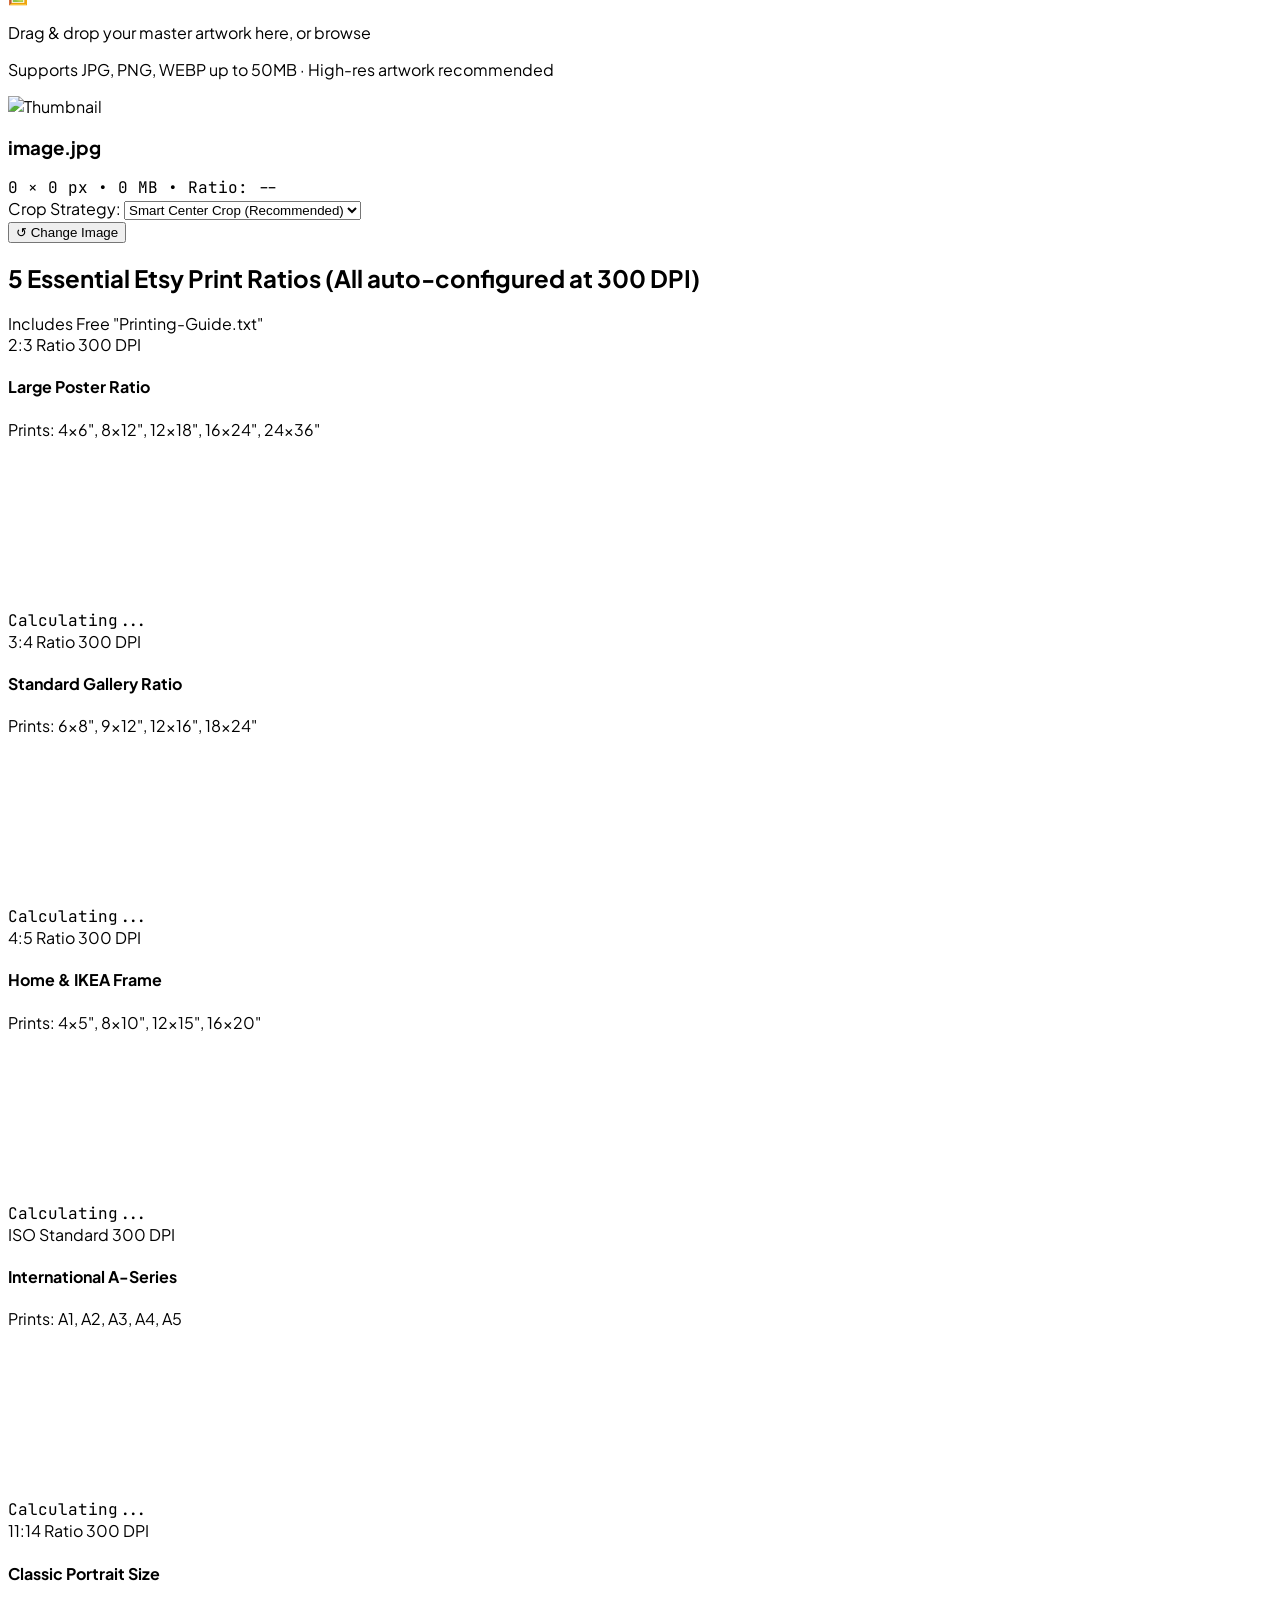
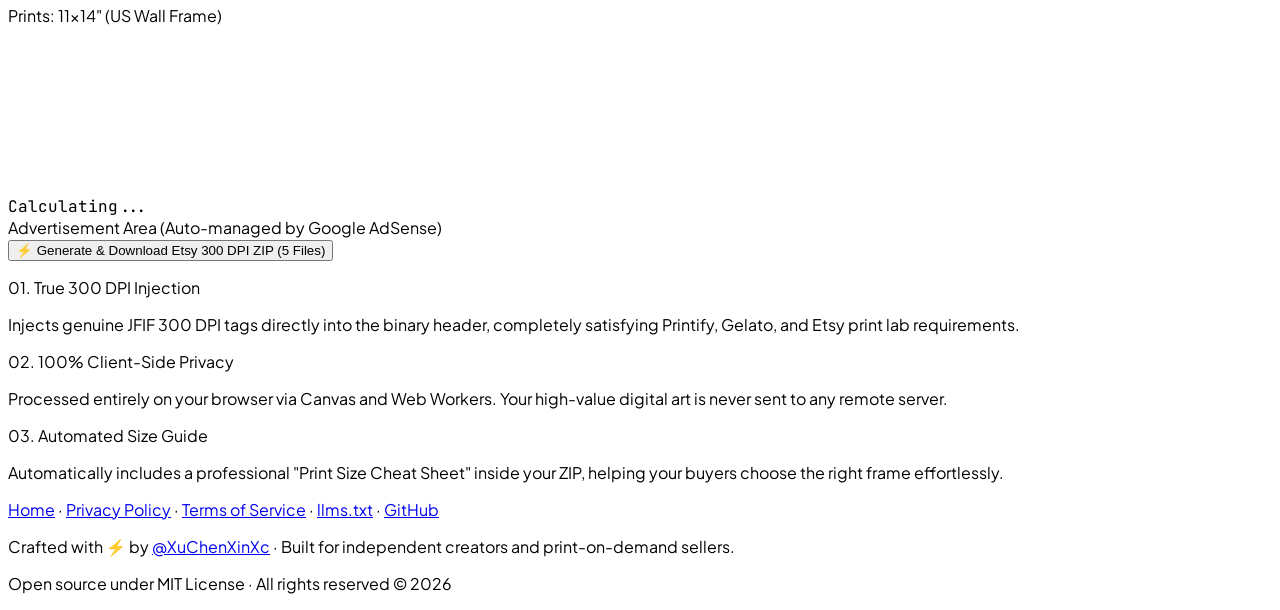
==== commit d331f509: "clean: remove hardcoded AdSense placeholder container" ====
--- a/index.html
+++ b/index.html
@@ -361,12 +361,6 @@
 
     </div>
 
-    <!-- Responsive Google AdSense Container (Bottom Banner) -->
-    <div class="my-10 w-full max-w-4xl mx-auto min-h-[100px] rounded-2xl border border-dashed border-slate-800 bg-slate-900/30 flex items-center justify-center text-xs text-slate-500 overflow-hidden">
-      <!-- Google AdSense Bottom Display Unit -->
-      <span class="tracking-wide">Advertisement Area (Auto-managed by Google AdSense)</span>
-    </div>
-
     <!-- Features / Value Prop -->
     <div class="mt-20 border-t border-slate-800/80 pt-12 grid grid-cols-1 md:grid-cols-3 gap-8 text-center sm:text-left">
       <div class="space-y-2">
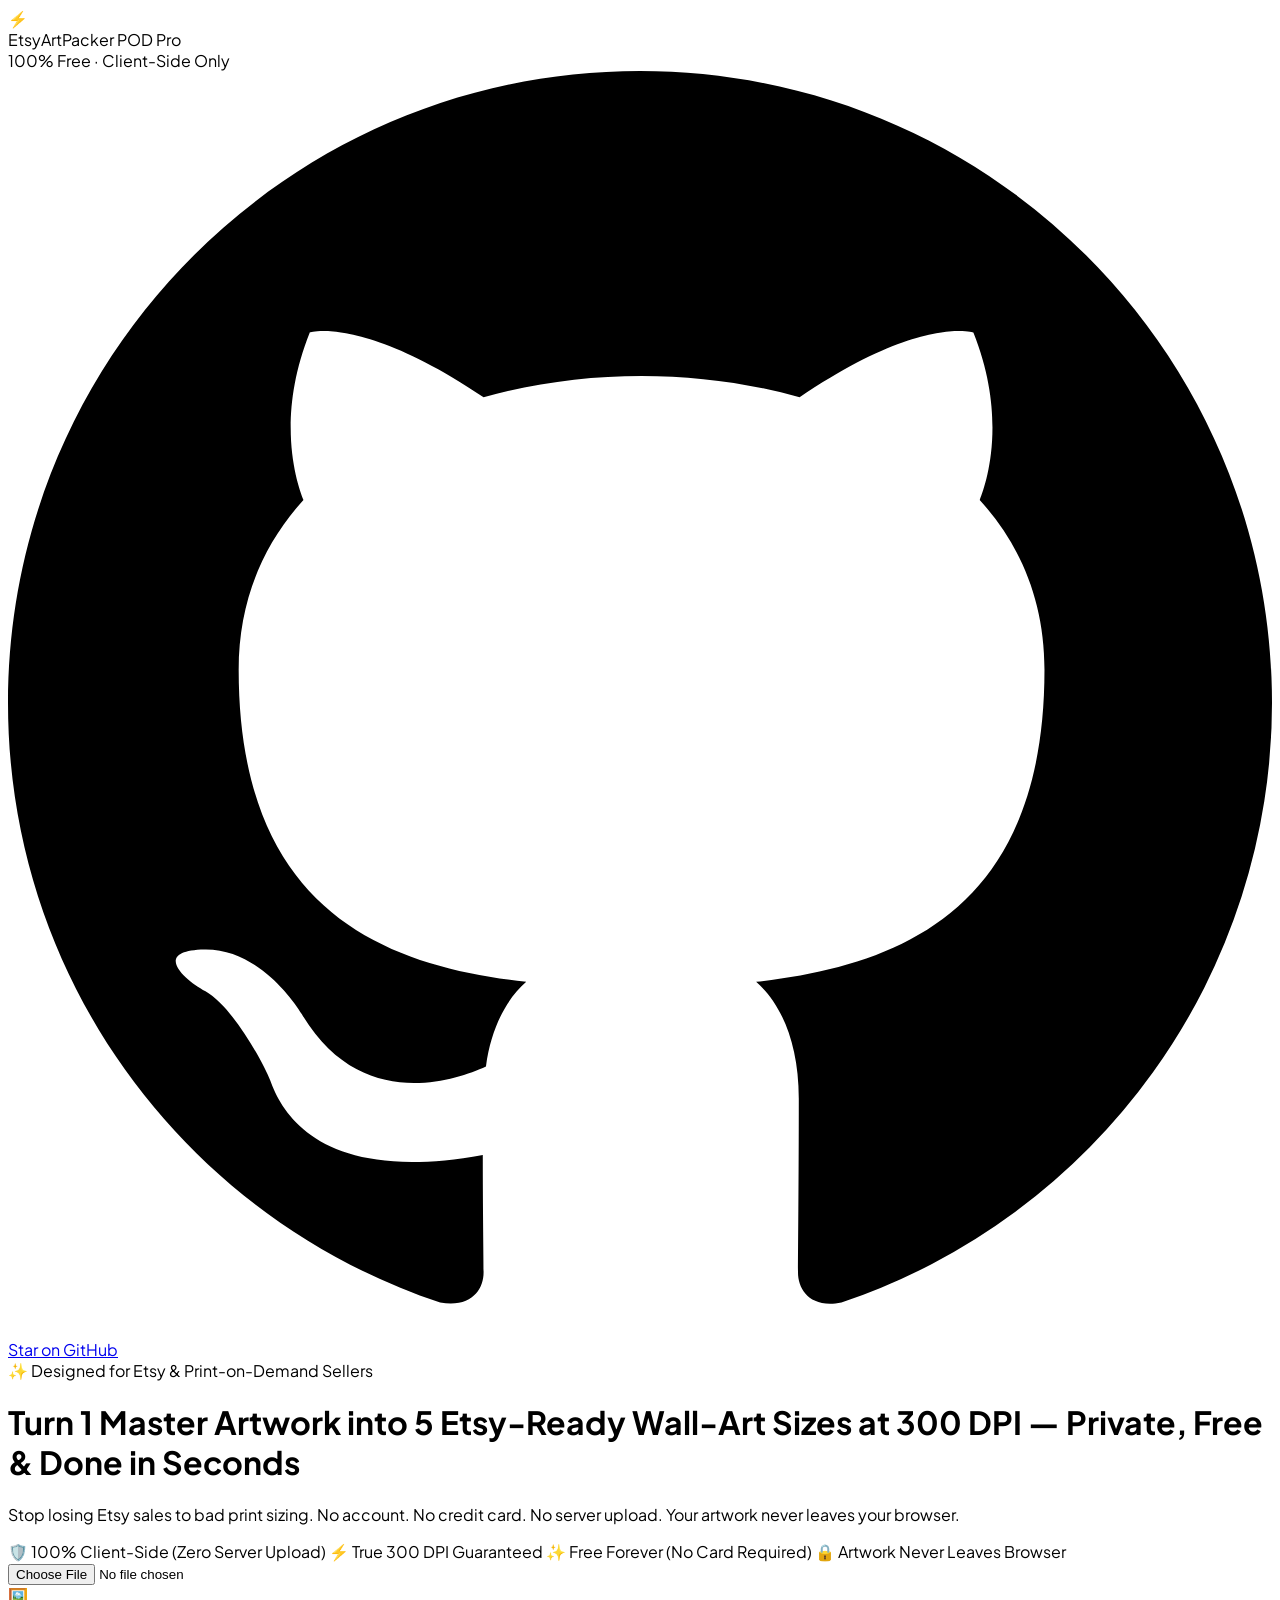
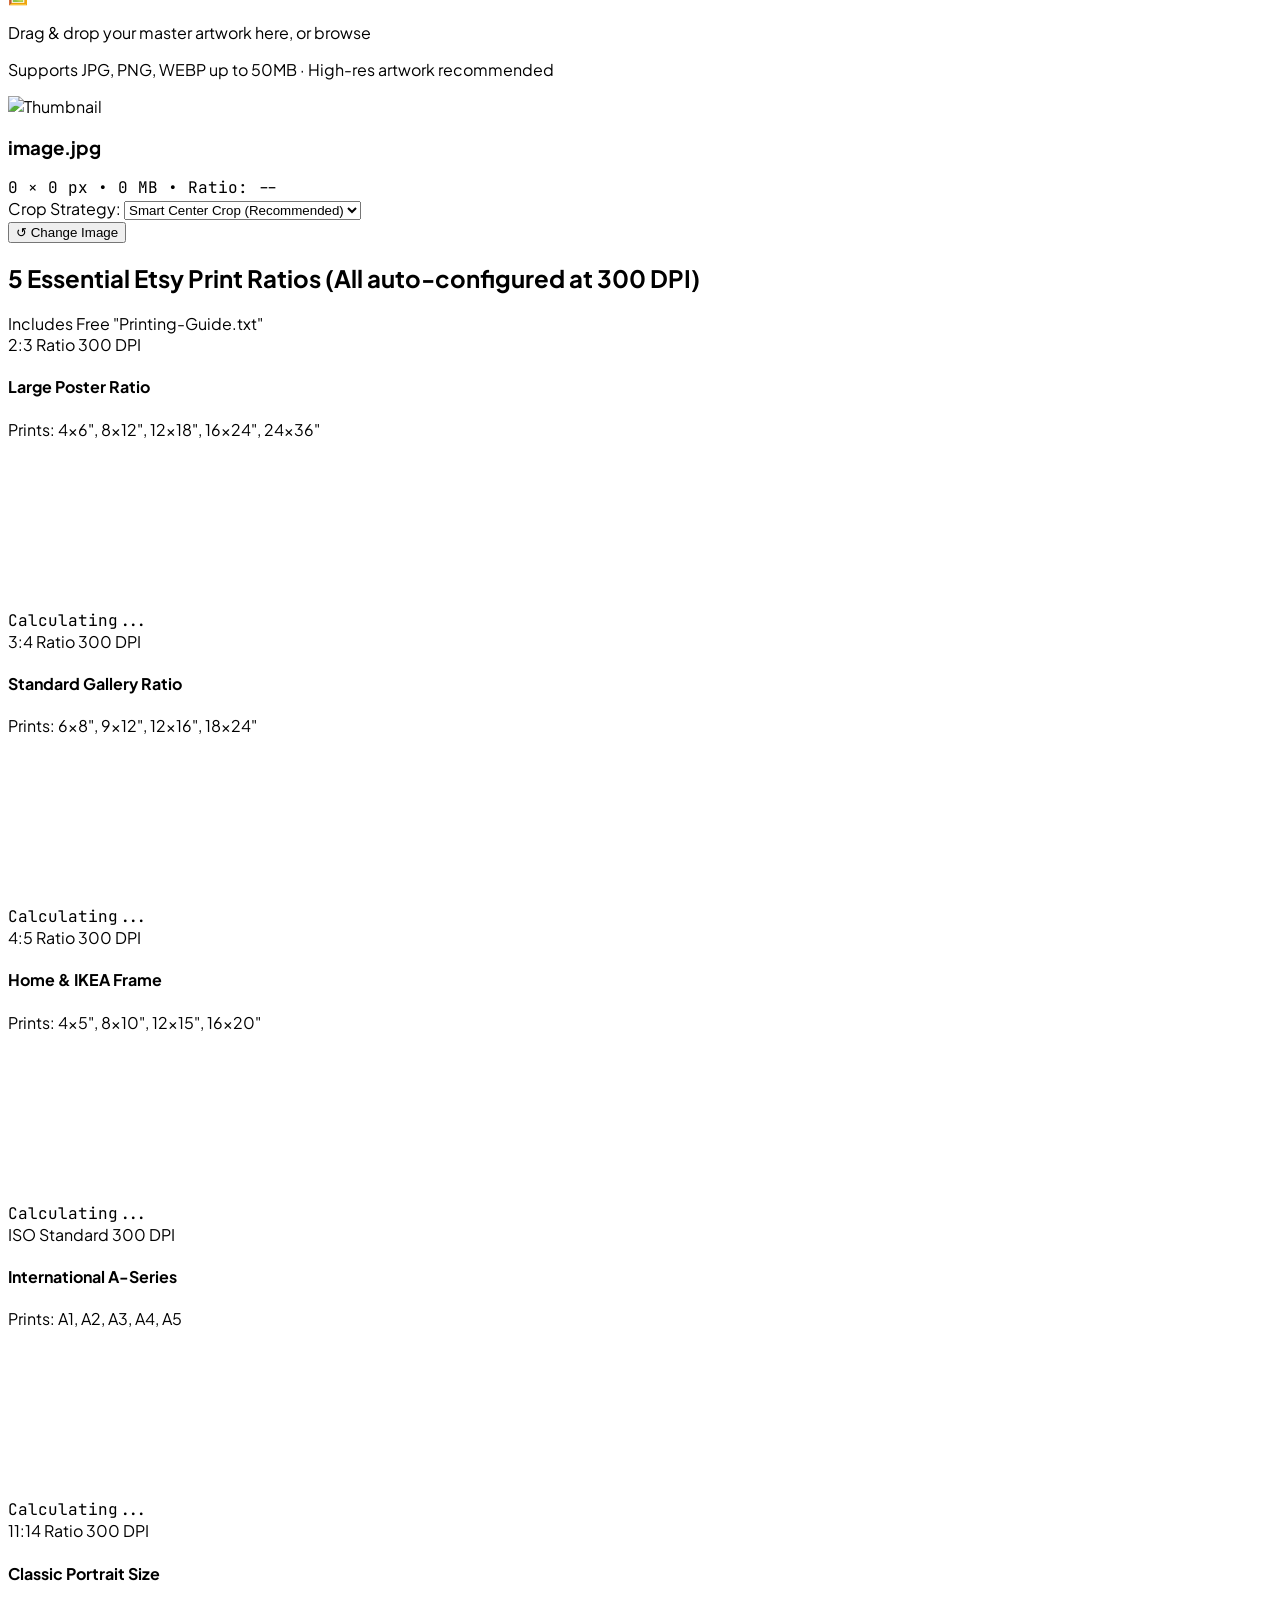
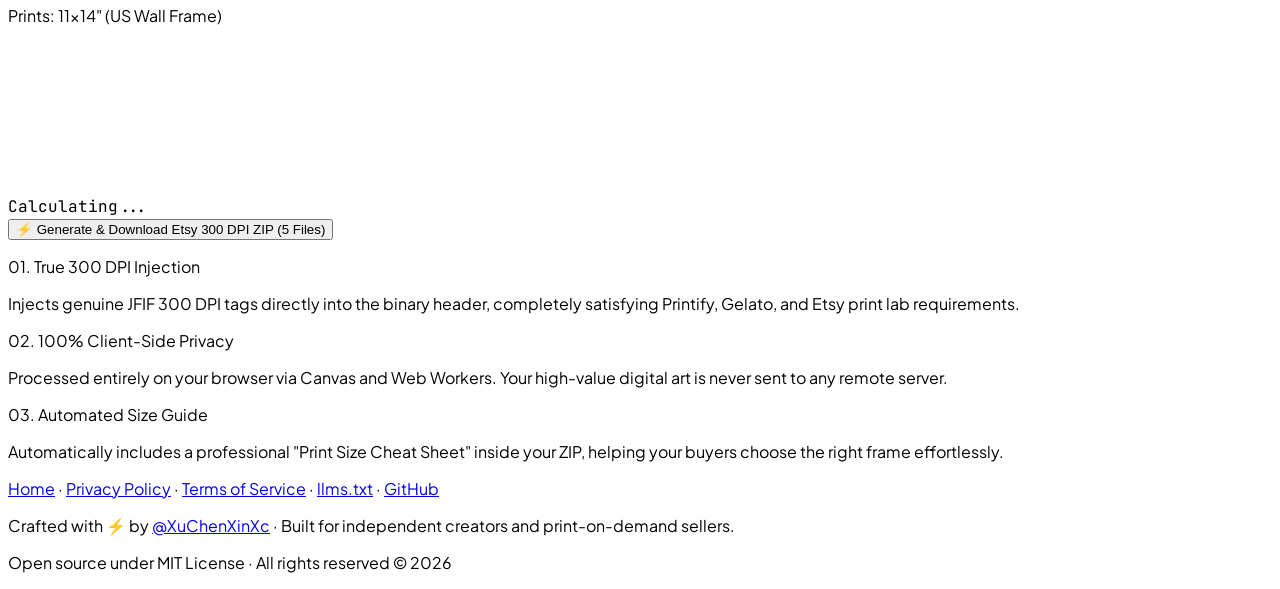
==== commit 2b390455: "clean: remove all manual ad placeholders from index.html" ====
--- a/index.html
+++ b/index.html
@@ -344,12 +344,6 @@
         </div>
       </div>
 
-      <!-- Responsive Google AdSense Container (Header/Top Banner) -->
-      <div class="my-8 w-full max-w-4xl mx-auto min-h-[90px] rounded-2xl border border-dashed border-slate-800 bg-slate-900/30 flex items-center justify-center text-xs text-slate-500 overflow-hidden">
-        <!-- Replace this with your Google AdSense code snippet after approval -->
-        <span class="tracking-wide">Advertisement Area (Auto-managed by Google AdSense)</span>
-      </div>
-
       <!-- Action Button & Progress -->
       <div class="pt-4 flex flex-col items-center gap-4">
         <button id="btn-process" class="w-full sm:w-auto px-10 py-4 rounded-2xl bg-indigo-600 hover:bg-indigo-500 text-white font-bold text-base transition-all shadow-xl shadow-indigo-600/30 hover:shadow-indigo-600/50 flex items-center justify-center gap-3 disabled:opacity-50 disabled:cursor-not-allowed">
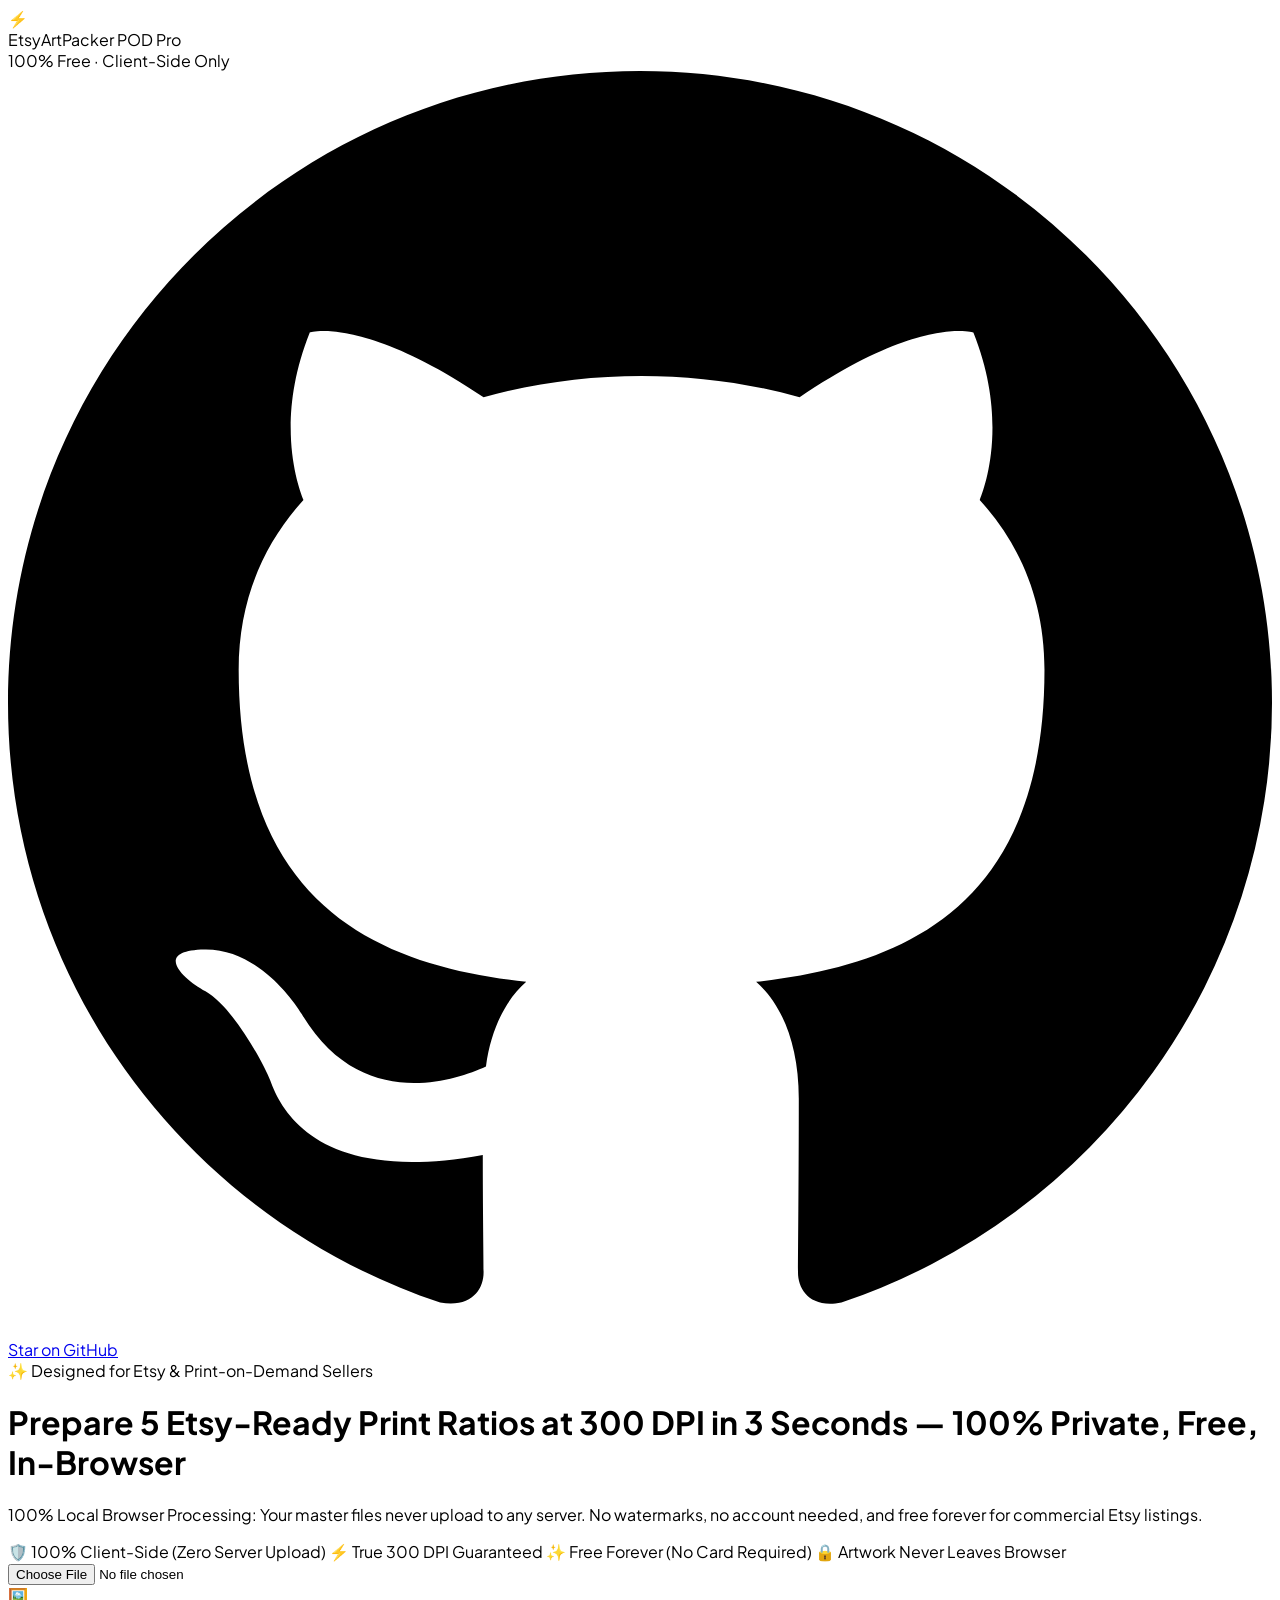
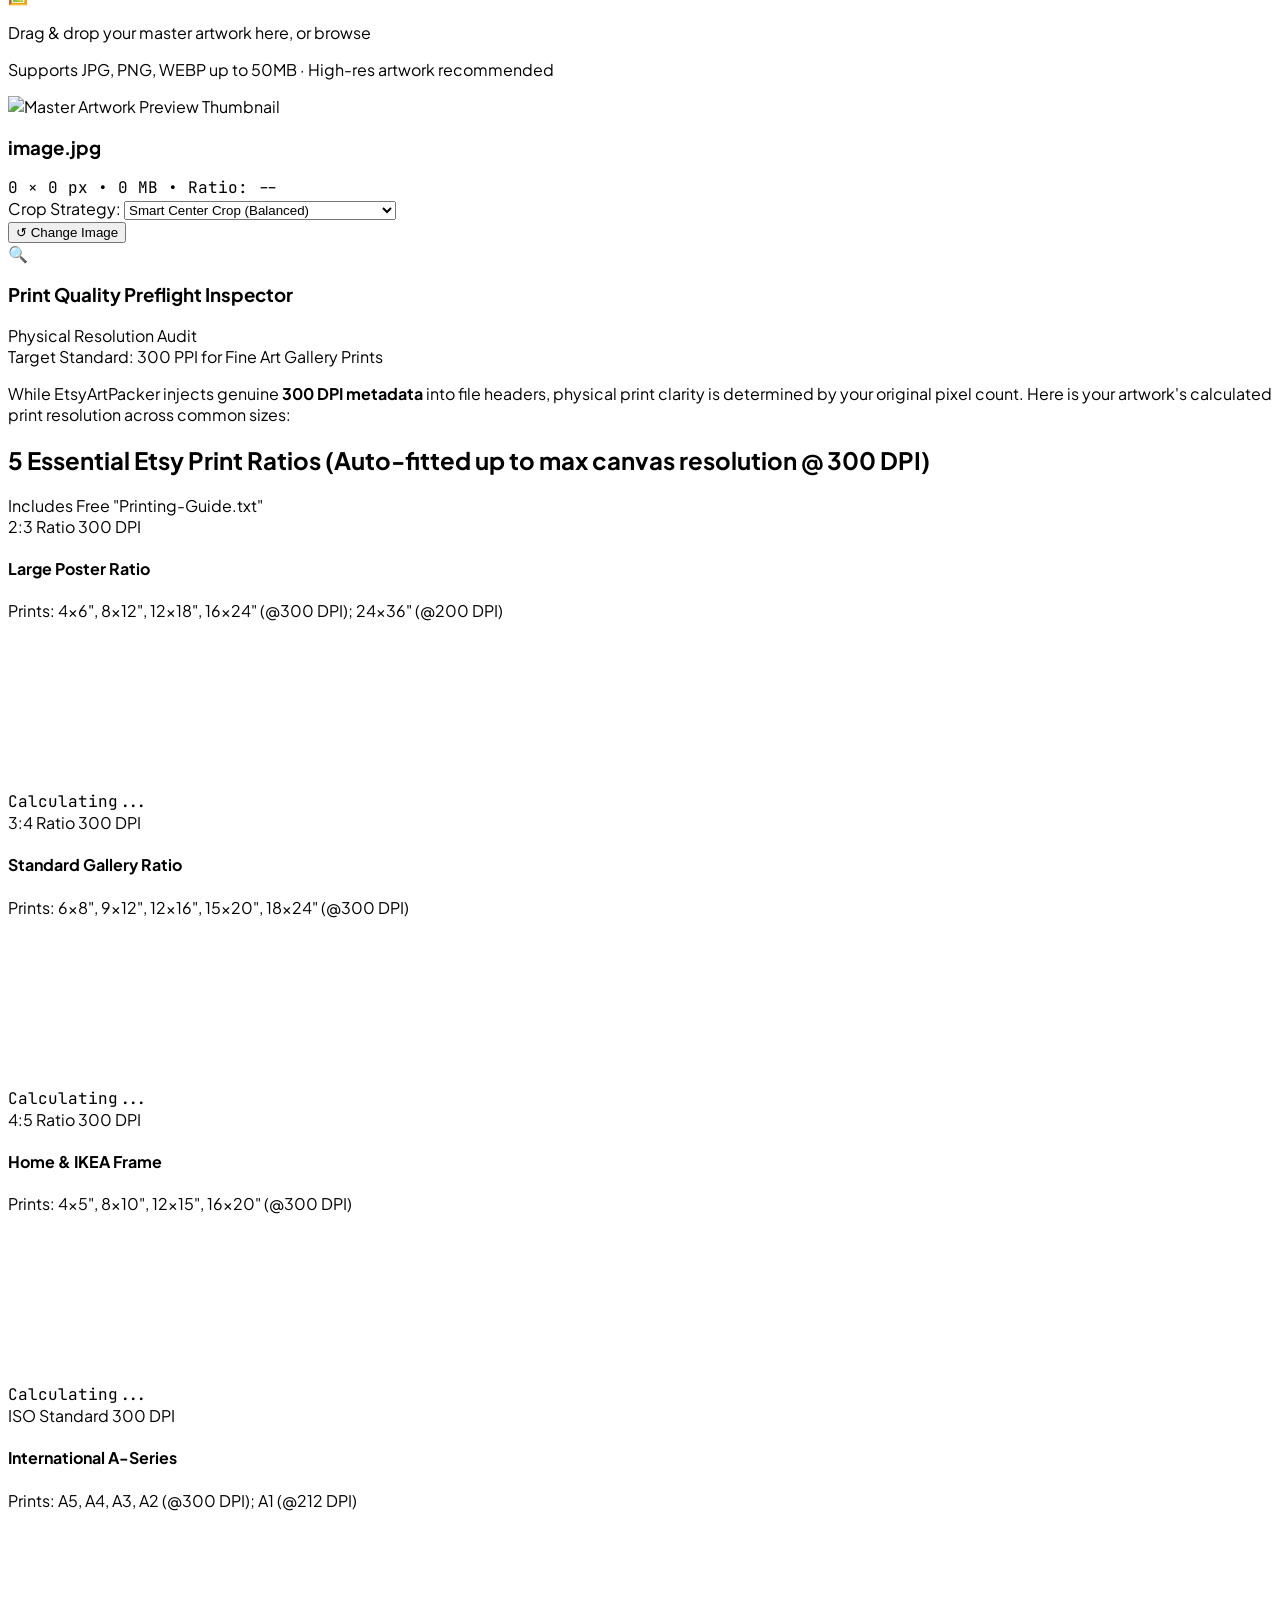
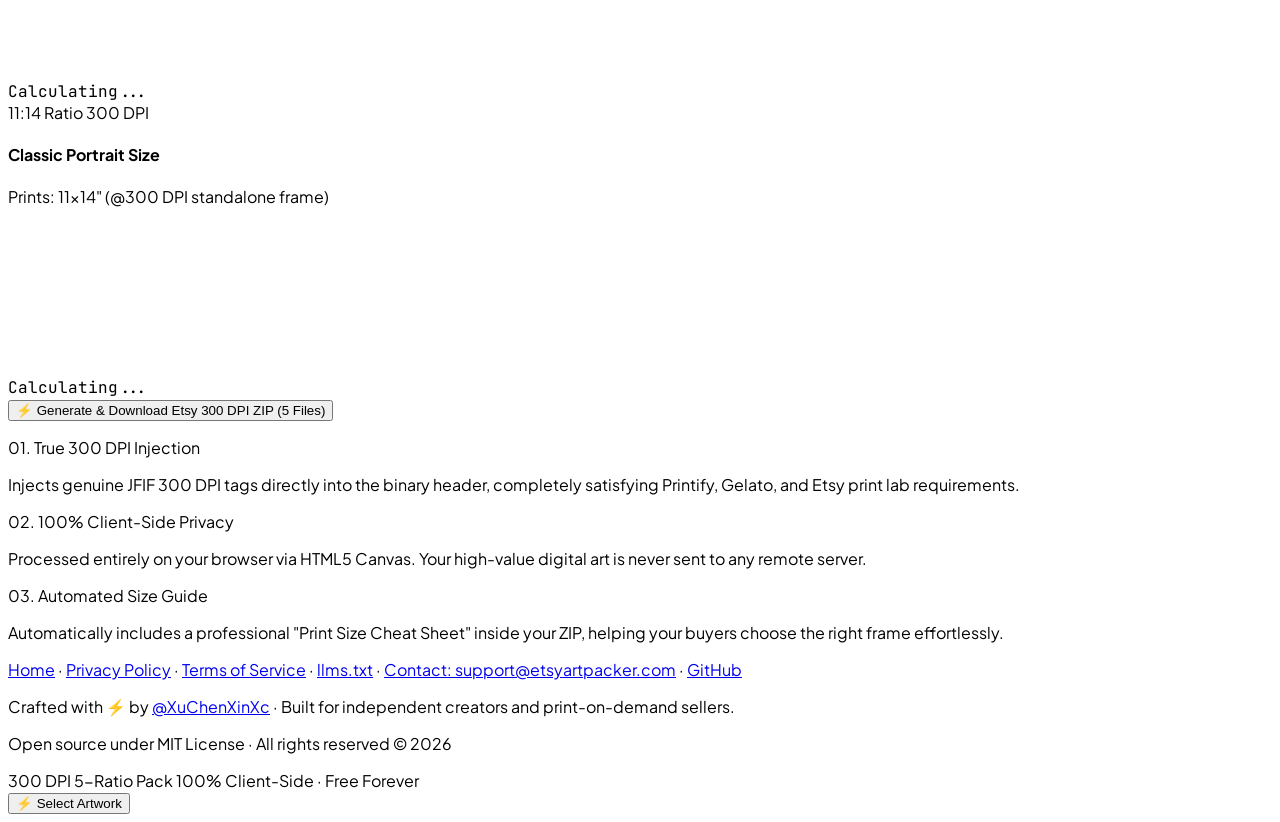
==== commit 75cabb72: "youhua" ====
--- a/index.html
+++ b/index.html
@@ -6,7 +6,7 @@
   <title>EtsyArtPacker - 5-in-1 Wall Art Ratio Resizer & 300 DPI Packager</title>
   
   <!-- Primary Meta Tags -->
-  <link rel="canonical" href="https://etsyartpacker.com/">
+  <link rel="canonical" href="https://www.etsyartpacker.com/">
   <meta name="google-site-verification" content="0_ZaYGAavYGQMz6_VLbiGvwBdtwt6smHbcMwyRZEWMs">
   <meta name="title" content="EtsyArtPacker - 5-in-1 Wall Art Ratio Resizer & 300 DPI Packager">
   <meta name="description" content="Free open-source in-browser tool for Etsy & POD sellers. Auto-crop artwork to 5 standard gallery ratios (2:3, 3:4, 4:5, ISO, 11:14), inject genuine 300 DPI metadata, and download an Etsy-ready ZIP. Zero upload, 100% private.">
@@ -15,20 +15,20 @@
 
   <!-- Open Graph / Facebook / LinkedIn -->
   <meta property="og:type" content="website">
-  <meta property="og:url" content="https://etsyartpacker.com/">
+  <meta property="og:url" content="https://www.etsyartpacker.com/">
   <meta property="og:title" content="EtsyArtPacker - Free 5-in-1 Wall Art Ratio Resizer @ 300 DPI">
   <meta property="og:description" content="Turn 1 image into 5 standard print ratios at 300 DPI in 5 seconds. 100% client-side, zero server upload, customer print guide included.">
-  <meta property="og:image" content="https://etsyartpacker.com/og-image-v2.png">
+  <meta property="og:image" content="https://www.etsyartpacker.com/og-image-v2.png">
   <meta property="og:image:type" content="image/png">
   <meta property="og:image:width" content="1200">
   <meta property="og:image:height" content="630">
 
   <!-- Twitter Card (X) -->
   <meta name="twitter:card" content="summary_large_image">
-  <meta name="twitter:url" content="https://etsyartpacker.com/">
+  <meta name="twitter:url" content="https://www.etsyartpacker.com/">
   <meta name="twitter:title" content="EtsyArtPacker - Free 5-in-1 Wall Art Ratio Resizer @ 300 DPI">
   <meta name="twitter:description" content="Stop resizing in Photoshop for 15 mins. Auto-crop to 5 essential frame ratios, inject 300 DPI, and download Etsy-ready ZIP package.">
-  <meta name="twitter:image" content="https://etsyartpacker.com/og-image-v2.png">
+  <meta name="twitter:image" content="https://www.etsyartpacker.com/og-image-v2.png">
 
   <!-- Google AdSense Official Script -->
   <script async src="https://pagead2.googlesyndication.com/pagead/js/adsbygoogle.js?client=ca-pub-1883102670694247" crossorigin="anonymous"></script>
@@ -65,30 +65,23 @@
       {
         "@type": "WebApplication",
         "name": "EtsyArtPacker",
-        "applicationCategory": "DesignApplication",
-        "operatingSystem": "Any",
-        "browserRequirements": "Requires a modern JavaScript-enabled web browser.",
+        "url": "https://www.etsyartpacker.com",
+        "description": "Free in-browser tool for Etsy & POD sellers to crop artwork into 5 standard wall art ratios (2:3, 3:4, 4:5, ISO, 11:14), inject 300 DPI metadata, and package ready-to-sell ZIP files locally.",
+        "applicationCategory": "MultimediaApplication",
+        "operatingSystem": "All modern web browsers",
+        "browserRequirements": "Requires JavaScript and HTML5 Canvas support",
+        "featureList": [
+          "Client-side zero-upload private image processing",
+          "5-in-1 standard ratio cropping (2:3, 3:4, 4:5, ISO, 11:14)",
+          "Automatic 300 DPI EXIF metadata injection",
+          "One-click Etsy-ready ZIP packaging",
+          "Smart centering and aspect ratio preview"
+        ],
         "offers": {
           "@type": "Offer",
           "price": "0",
           "priceCurrency": "USD",
-          "description": "Free forever; no credit card required."
-        },
-        "featureList": [
-          "Client-side image processing with zero upload",
-          "Auto-crop one master image into 5 standard wall-art ratios",
-          "Genuine 300 DPI metadata injection",
-          "Etsy-ready ZIP download with organized folders",
-          "Open-source and privacy-first"
-        ],
-        "description": "Free open-source in-browser tool for Etsy & POD sellers. Auto-crop artwork to 5 standard gallery ratios (2:3, 3:4, 4:5, ISO, 11:14), inject genuine 300 DPI metadata, and download an Etsy-ready ZIP. Zero upload, 100% private.",
-        "url": "https://etsy-art-packer.vercel.app/",
-        "isAccessibleForFree": true,
-        "license": "https://opensource.org/licenses/MIT",
-        "author": {
-          "@type": "Organization",
-          "name": "EtsyArtPacker",
-          "url": "https://etsy-art-packer.vercel.app/"
+          "availability": "https://schema.org/InStock"
         }
       },
       {
@@ -96,26 +89,34 @@
         "mainEntity": [
           {
             "@type": "Question",
-            "name": "Is EtsyArtPacker free to use for commercial Etsy listings?",
+            "name": "Are my high-resolution art files uploaded to your server?",
             "acceptedAnswer": {
               "@type": "Answer",
-              "text": "Yes, EtsyArtPacker is 100% free and open-source under the MIT license, for both personal and commercial digital art sellers."
+              "text": "No. EtsyArtPacker runs 100% locally inside your browser using HTML5 Canvas. Your artwork never touches an external server, ensuring complete copyright privacy and zero bandwidth limits."
             }
           },
           {
             "@type": "Question",
-            "name": "Are my images uploaded to any remote server?",
+            "name": "Does this tool inject genuine 300 DPI metadata required by Etsy?",
             "acceptedAnswer": {
               "@type": "Answer",
-              "text": "No. All cropping, resizing, 300 DPI embedding, and ZIP creation run entirely in your local browser using HTML5 Canvas and Web APIs. Your artwork never leaves your computer."
+              "text": "Yes. Many basic tools change pixel dimensions without updating the EXIF/JFIF DPI headers, leading to print shop rejections. EtsyArtPacker automatically recalculates physical pixel dimensions and injects standard 300 DPI headers into every JPEG output."
             }
           },
           {
             "@type": "Question",
-            "name": "Does EtsyArtPacker inject genuine 300 DPI metadata?",
+            "name": "Which 5 ratios are generated in the downloadable ZIP?",
             "acceptedAnswer": {
               "@type": "Answer",
-              "text": "Yes, it injects genuine JFIF binary header tags (Xdensity and Ydensity set to 300) directly into the JPEG output, meeting Printify, Gelato, and Etsy print lab requirements."
+              "text": "You receive 5 neatly named files for the standard gallery ratios: 2:3 (up to 16x24in @300 DPI, 24x36in @200 DPI), 3:4 (up to 18x24in), 4:5 (up to 16x20in), ISO standard (A2 @300 DPI, A1 @212 DPI), and 11:14 (popular standalone frame size)."
+            }
+          },
+          {
+            "@type": "Question",
+            "name": "Can I use the generated files commercially on Etsy or Shopify?",
+            "acceptedAnswer": {
+              "@type": "Answer",
+              "text": "Yes. You retain full commercial rights to all resized files generated through the tool. No watermarks are added, and no royalties or attribution are required."
             }
           }
         ]
@@ -155,15 +156,15 @@
   <!-- Main Content -->
   <main class="max-w-5xl mx-auto px-6 py-12 flex-1 w-full">
     <!-- Hero Banner -->
-    <div class="text-center max-w-2xl mx-auto mb-10">
+    <div class="text-center max-w-3xl mx-auto mb-10">
       <div class="inline-flex items-center gap-2 px-3 py-1 rounded-full bg-indigo-500/10 border border-indigo-500/20 text-indigo-400 text-xs font-semibold mb-4">
         ✨ Designed for Etsy & Print-on-Demand Sellers
       </div>
       <h1 class="text-3xl sm:text-4xl font-extrabold text-white tracking-tight mb-4">
-        Turn 1 Master Artwork into <span class="bg-gradient-to-r from-indigo-400 to-sky-400 bg-clip-text text-transparent">5 Etsy-Ready Wall-Art Sizes</span> at 300 DPI — Private, Free & Done in Seconds
+        Prepare 5 Etsy-Ready Print Ratios at 300 DPI in 3 Seconds — <span class="bg-gradient-to-r from-indigo-400 to-sky-400 bg-clip-text text-transparent">100% Private, Free, In-Browser</span>
       </h1>
-      <p class="text-slate-400 text-base leading-relaxed mb-5">
-        Stop losing Etsy sales to bad print sizing. No account. No credit card. No server upload. Your artwork never leaves your browser.
+      <p class="text-slate-300 text-base leading-relaxed mb-5 font-normal">
+        100% Local Browser Processing: Your master files never upload to any server. No watermarks, no account needed, and free forever for commercial Etsy listings.
       </p>
       <!-- Trust & Risk Reversal Badges -->
       <div class="flex flex-wrap items-center justify-center gap-3 text-xs font-medium text-slate-300">
@@ -204,7 +205,7 @@
       <!-- Source Info Card -->
       <div class="bg-slate-900/60 border border-slate-800 rounded-2xl p-6 flex flex-col md:flex-row items-center justify-between gap-6">
         <div class="flex items-center gap-5 w-full md:w-auto">
-          <img id="preview-thumb" class="w-20 h-20 rounded-xl object-cover border border-slate-700 bg-slate-950 shrink-0" src="" alt="Thumbnail">
+          <img id="preview-thumb" class="w-20 h-20 rounded-xl object-cover border border-slate-700 bg-slate-950 shrink-0" src="" alt="Master Artwork Preview Thumbnail">
           <div>
             <h3 id="src-name" class="font-bold text-slate-100 text-base truncate max-w-xs sm:max-w-md">image.jpg</h3>
             <div class="flex items-center gap-3 mt-1.5 text-xs text-slate-400 mono">
@@ -220,8 +221,12 @@
           <div class="flex items-center gap-2">
             <label class="text-xs text-slate-400 font-medium">Crop Strategy:</label>
             <select id="crop-strategy" class="bg-slate-800 border border-slate-700 rounded-lg text-xs text-slate-200 px-3 py-2 outline-none focus:border-indigo-500 font-medium">
-              <option value="center">Smart Center Crop (Recommended)</option>
-              <option value="fit">Contain with Margin (No Cut)</option>
+              <option value="center">Smart Center Crop (Balanced)</option>
+              <option value="top">Top Anchor (Protects Faces & Portraits)</option>
+              <option value="bottom">Bottom Anchor (Foreground / Landscape)</option>
+              <option value="fit-white">Contain with Margin (Pure White Padding)</option>
+              <option value="fit-black">Contain with Margin (Pure Black Padding)</option>
+              <option value="fit-edge">Contain with Margin (Adaptive Edge Tone)</option>
             </select>
           </div>
           <button id="btn-reset" class="px-3 py-2 rounded-lg bg-slate-800 hover:bg-slate-700 text-slate-300 hover:text-white border border-slate-700 text-xs font-medium transition flex items-center gap-1.5" title="Upload a different image">
@@ -231,12 +236,30 @@
         </div>
       </div>
 
+      <!-- Etsy Print Quality Preflight & DPI Inspector -->
+      <div id="preflight-card" class="bg-slate-900/40 border border-slate-800/90 rounded-2xl p-5 space-y-3">
+        <div class="flex flex-col sm:flex-row sm:items-center justify-between gap-2 border-b border-slate-800 pb-3">
+          <div class="flex items-center gap-2">
+            <span class="text-base">🔍</span>
+            <h3 class="text-sm font-bold text-slate-200">Print Quality Preflight Inspector</h3>
+            <span class="text-[10px] px-2 py-0.5 rounded bg-indigo-500/10 text-indigo-400 border border-indigo-500/20 font-medium">Physical Resolution Audit</span>
+          </div>
+          <span class="text-xs text-slate-400">Target Standard: 300 PPI for Fine Art Gallery Prints</span>
+        </div>
+        <p class="text-xs text-slate-400 leading-relaxed">
+          While EtsyArtPacker injects genuine <strong>300 DPI metadata</strong> into file headers, physical print clarity is determined by your original pixel count. Here is your artwork's calculated print resolution across common sizes:
+        </p>
+        <div id="preflight-grid" class="grid grid-cols-2 sm:grid-cols-4 gap-2.5 pt-1">
+          <!-- Dynamically populated via JavaScript -->
+        </div>
+      </div>
+
       <!-- 5-in-1 Standard Ratio Grid -->
       <div>
         <div class="flex items-center justify-between mb-4">
           <h2 class="text-base font-bold text-slate-200 flex items-center gap-2">
             <span>5 Essential Etsy Print Ratios</span>
-            <span class="text-xs font-normal text-slate-500">(All auto-configured at 300 DPI)</span>
+            <span class="text-xs font-normal text-slate-500">(Auto-fitted up to max canvas resolution @ 300 DPI)</span>
           </h2>
           <span class="text-xs text-indigo-400 font-medium">Includes Free "Printing-Guide.txt"</span>
         </div>
@@ -250,7 +273,7 @@
                 <span class="text-xs text-emerald-400 font-medium bg-emerald-500/10 px-2 py-0.5 rounded border border-emerald-500/20">300 DPI</span>
               </div>
               <h4 class="text-sm font-semibold text-slate-200">Large Poster Ratio</h4>
-              <p class="text-xs text-slate-400 my-2">Prints: 4x6", 8x12", 12x18", 16x24", 24x36"</p>
+              <p class="text-xs text-slate-400 my-2">Prints: 4x6", 8x12", 12x18", 16x24" (@300 DPI); 24x36" (@200 DPI)</p>
             </div>
             <div>
               <div class="w-full h-36 bg-slate-950 rounded-xl border border-slate-800 flex items-center justify-center overflow-hidden mb-2 relative">
@@ -270,7 +293,7 @@
                 <span class="text-xs text-emerald-400 font-medium bg-emerald-500/10 px-2 py-0.5 rounded border border-emerald-500/20">300 DPI</span>
               </div>
               <h4 class="text-sm font-semibold text-slate-200">Standard Gallery Ratio</h4>
-              <p class="text-xs text-slate-400 my-2">Prints: 6x8", 9x12", 12x16", 18x24"</p>
+              <p class="text-xs text-slate-400 my-2">Prints: 6x8", 9x12", 12x16", 15x20", 18x24" (@300 DPI)</p>
             </div>
             <div>
               <div class="w-full h-36 bg-slate-950 rounded-xl border border-slate-800 flex items-center justify-center overflow-hidden mb-2 relative">
@@ -290,7 +313,7 @@
                 <span class="text-xs text-emerald-400 font-medium bg-emerald-500/10 px-2 py-0.5 rounded border border-emerald-500/20">300 DPI</span>
               </div>
               <h4 class="text-sm font-semibold text-slate-200">Home & IKEA Frame</h4>
-              <p class="text-xs text-slate-400 my-2">Prints: 4x5", 8x10", 12x15", 16x20"</p>
+              <p class="text-xs text-slate-400 my-2">Prints: 4x5", 8x10", 12x15", 16x20" (@300 DPI)</p>
             </div>
             <div>
               <div class="w-full h-36 bg-slate-950 rounded-xl border border-slate-800 flex items-center justify-center overflow-hidden mb-2 relative">
@@ -310,7 +333,7 @@
                 <span class="text-xs text-emerald-400 font-medium bg-emerald-500/10 px-2 py-0.5 rounded border border-emerald-500/20">300 DPI</span>
               </div>
               <h4 class="text-sm font-semibold text-slate-200">International A-Series</h4>
-              <p class="text-xs text-slate-400 my-2">Prints: A1, A2, A3, A4, A5</p>
+              <p class="text-xs text-slate-400 my-2">Prints: A5, A4, A3, A2 (@300 DPI); A1 (@212 DPI)</p>
             </div>
             <div>
               <div class="w-full h-36 bg-slate-950 rounded-xl border border-slate-800 flex items-center justify-center overflow-hidden mb-2 relative">
@@ -330,7 +353,7 @@
                 <span class="text-xs text-emerald-400 font-medium bg-emerald-500/10 px-2 py-0.5 rounded border border-emerald-500/20">300 DPI</span>
               </div>
               <h4 class="text-sm font-semibold text-slate-200">Classic Portrait Size</h4>
-              <p class="text-xs text-slate-400 my-2">Prints: 11x14" (US Wall Frame)</p>
+              <p class="text-xs text-slate-400 my-2">Prints: 11x14" (@300 DPI standalone frame)</p>
             </div>
             <div>
               <div class="w-full h-36 bg-slate-950 rounded-xl border border-slate-800 flex items-center justify-center overflow-hidden mb-2 relative">
@@ -366,7 +389,7 @@
       <div class="space-y-2">
         <div class="text-sky-400 text-xl font-bold">02. 100% Client-Side Privacy</div>
         <p class="text-xs text-slate-400 leading-relaxed">
-          Processed entirely on your browser via Canvas and Web Workers. Your high-value digital art is never sent to any remote server.
+          Processed entirely on your browser via HTML5 Canvas. Your high-value digital art is never sent to any remote server.
         </p>
       </div>
       <div class="space-y-2">
@@ -379,7 +402,7 @@
   </main>
 
   <!-- Footer -->
-  <footer class="border-t border-slate-800/60 py-8 text-center text-xs text-slate-500 space-y-3">
+  <footer class="border-t border-slate-800/60 py-8 text-center text-xs text-slate-500 space-y-3 pb-24 md:pb-8">
     <div class="flex flex-wrap items-center justify-center gap-4 text-slate-400 font-medium">
       <a href="/" class="hover:text-indigo-400 transition">Home</a>
       <span>·</span>
@@ -388,6 +411,8 @@
       <a href="/terms" class="hover:text-indigo-400 transition">Terms of Service</a>
       <span>·</span>
       <a href="/llms.txt" class="hover:text-indigo-400 transition">llms.txt</a>
+      <span>·</span>
+      <a href="mailto:support@etsyartpacker.com" class="hover:text-indigo-400 transition text-slate-300 font-semibold">Contact: support@etsyartpacker.com</a>
       <span>·</span>
       <a href="https://github.com/XuChenXinXc/etsy-art-packer" target="_blank" rel="noopener noreferrer" class="hover:text-indigo-400 transition">GitHub</a>
     </div>
@@ -398,6 +423,21 @@
       Open source under MIT License · All rights reserved © 2026
     </p>
   </footer>
+
+  <!-- Mobile Sticky Bottom CTA Bar (Only visible on small screens <768px after scrolling down) -->
+  <div id="mobile-sticky-bar" class="fixed bottom-0 left-0 right-0 z-50 md:hidden bg-slate-900/95 border-t border-slate-800/90 backdrop-blur px-4 py-3 pb-[calc(0.75rem+env(safe-area-inset-bottom,0px))] transform translate-y-full transition-transform duration-300 shadow-2xl flex items-center justify-between gap-3">
+    <div class="flex flex-col min-w-0">
+      <span class="text-xs font-bold text-white truncate flex items-center gap-1.5">
+        <span class="w-2 h-2 rounded-full bg-emerald-400 animate-pulse shrink-0"></span>
+        300 DPI 5-Ratio Pack
+      </span>
+      <span class="text-[10px] text-slate-400 truncate">100% Client-Side · Free Forever</span>
+    </div>
+    <button id="mobile-sticky-btn" class="px-5 py-2.5 rounded-xl bg-indigo-600 hover:bg-indigo-500 active:scale-95 text-white font-bold text-xs tracking-tight transition flex items-center gap-1.5 shrink-0 shadow-lg shadow-indigo-600/30">
+      <span>⚡</span>
+      <span id="mobile-sticky-btn-text">Select Artwork</span>
+    </button>
+  </div>
 
   <!-- Core JavaScript Pipeline -->
   <script>
@@ -430,10 +470,12 @@
     if (btnReset) {
       btnReset.addEventListener("click", () => {
         sourceImage = null;
+        sourceFileName = "artwork";
         fileInput.value = "";
         workspace.classList.add("hidden");
         statusText.textContent = "";
         btnText.textContent = "Generate & Download Etsy 300 DPI ZIP (5 Files)";
+        updateMobileStickyState();
         dropZone.scrollIntoView({ behavior: 'smooth' });
       });
     }
@@ -473,6 +515,14 @@
 
     function handleFile(file) {
       if (!file) return;
+
+      // File size enforcement: 50MB physical boundary
+      const maxSizeBytes = 50 * 1024 * 1024;
+      if (file.size > maxSizeBytes) {
+        alert("The selected file exceeds the 50MB limit (" + (file.size / (1024 * 1024)).toFixed(1) + "MB). Please upload an image under 50MB to prevent browser tab crashes.");
+        fileInput.value = "";
+        return;
+      }
 
       // Restrict strictly to static image types (exclude animated GIF, SVG, etc.)
       const validTypes = ["image/jpeg", "image/png", "image/webp"];
@@ -487,6 +537,8 @@
         const img = new Image();
         img.onload = () => {
           sourceImage = img;
+          const dotIdx = file.name.lastIndexOf(".");
+          sourceFileName = dotIdx > 0 ? file.name.substring(0, dotIdx) : (file.name || "artwork");
           workspace.classList.remove("hidden");
           previewThumb.src = event.target.result;
           srcName.textContent = file.name;
@@ -496,12 +548,61 @@
           srcRatio.textContent = `Aspect Ratio: ${currentRatio}`;
 
           updateCalculatedDimensions(img.width, img.height);
+          renderPreflightQuality(img.width, img.height);
           renderAllLivePreviews();
+          updateMobileStickyState();
           workspace.scrollIntoView({ behavior: 'smooth' });
         };
         img.src = event.target.result;
       };
       reader.readAsDataURL(file);
+    }
+
+    // Preflight Resolution Quality Auditor across typical physical print sizes
+    function renderPreflightQuality(srcW, srcH) {
+      const preflightGrid = document.getElementById("preflight-grid");
+      if (!preflightGrid) return;
+
+      const longEdge = Math.max(srcW, srcH);
+      const testSizes = [
+        { label: "8×10\"", inches: 10 },
+        { label: "12×18\"", inches: 18 },
+        { label: "16×24\"", inches: 24 },
+        { label: "24×36\"", inches: 36 }
+      ];
+
+      preflightGrid.innerHTML = testSizes.map(t => {
+        const calculatedPpi = Math.round(longEdge / t.inches);
+        let statusBadge = "";
+        let statusBorder = "";
+        let qualityText = "";
+
+        if (calculatedPpi >= 300) {
+          statusBadge = '<span class="text-[10px] font-bold px-1.5 py-0.5 rounded bg-emerald-500/15 text-emerald-400 border border-emerald-500/20">300+ PPI · Flawless</span>';
+          statusBorder = 'border-emerald-500/30 bg-emerald-950/20';
+          qualityText = 'Gallery Master Quality';
+        } else if (calculatedPpi >= 200) {
+          statusBadge = '<span class="text-[10px] font-bold px-1.5 py-0.5 rounded bg-amber-500/15 text-amber-400 border border-amber-500/20">' + calculatedPpi + ' PPI · Good</span>';
+          statusBorder = 'border-amber-500/30 bg-amber-950/20';
+          qualityText = 'Standard Print Quality';
+        } else {
+          statusBadge = '<span class="text-[10px] font-bold px-1.5 py-0.5 rounded bg-rose-500/15 text-rose-400 border border-rose-500/20">' + calculatedPpi + ' PPI · Low</span>';
+          statusBorder = 'border-rose-500/30 bg-rose-950/20';
+          qualityText = 'AI Upscale Recommended';
+        }
+
+        return `
+          <div class="rounded-xl border ${statusBorder} p-2.5 flex flex-col justify-between space-y-1.5 text-left">
+            <div class="flex items-center justify-between">
+              <span class="text-xs font-bold text-slate-200">${t.label}</span>
+              ${statusBadge}
+            </div>
+            <div class="text-[11px] text-slate-400 leading-tight">
+              ${qualityText}
+            </div>
+          </div>
+        `;
+      }).join("");
     }
 
     function updateCalculatedDimensions(srcW, srcH) {
@@ -541,6 +642,24 @@
       const strategy = cropStrategySelect ? cropStrategySelect.value : "center";
       const isPortrait = sourceImage.height >= sourceImage.width;
 
+      // Pre-sample edge tone once outside ratio loop if fit-edge strategy is active
+      let cachedEdgeColor = "#ffffff";
+      if (strategy === "fit-edge") {
+        try {
+          const sc = document.createElement("canvas");
+          sc.width = 2; sc.height = 2;
+          const sCtx = sc.getContext("2d");
+          sCtx.drawImage(sourceImage, 0, 0, sourceImage.width, sourceImage.height, 0, 0, 2, 2);
+          const p = sCtx.getImageData(0, 0, 2, 2).data;
+          const avgR = Math.round((p[0] + p[4] + p[8] + p[12]) / 4);
+          const avgG = Math.round((p[1] + p[5] + p[9] + p[13]) / 4);
+          const avgB = Math.round((p[2] + p[6] + p[10] + p[14]) / 4);
+          cachedEdgeColor = `rgb(${avgR}, ${avgG}, ${avgB})`;
+        } catch(e) {
+          cachedEdgeColor = "#ffffff";
+        }
+      }
+
       RATIOS.forEach(r => {
         const previewCanvas = document.getElementById(`preview-canvas-${r.id}`);
         if (!previewCanvas) return;
@@ -554,18 +673,18 @@
         const pCtx = previewCanvas.getContext("2d");
         pCtx.imageSmoothingEnabled = true;
 
-        if (strategy === "fit") {
-          // Fill background with border tone
-          try {
-            const sc = document.createElement("canvas");
-            sc.width = 1; sc.height = 1;
-            const sCtx = sc.getContext("2d");
-            sCtx.drawImage(sourceImage, 0, 0, 1, 1, 0, 0, 1, 1);
-            const p = sCtx.getImageData(0, 0, 1, 1).data;
-            pCtx.fillStyle = `rgb(${p[0]}, ${p[1]}, ${p[2]})`;
-          } catch(e) {
-            pCtx.fillStyle = "#1e293b";
+        // White base
+        pCtx.fillStyle = "#ffffff";
+        pCtx.fillRect(0, 0, thumbW, thumbH);
+
+        if (strategy.startsWith("fit")) {
+          let bgColor = "#ffffff";
+          if (strategy === "fit-black") {
+            bgColor = "#000000";
+          } else if (strategy === "fit-edge") {
+            bgColor = cachedEdgeColor;
           }
+          pCtx.fillStyle = bgColor;
           pCtx.fillRect(0, 0, thumbW, thumbH);
 
           const targetAspect = thumbW / thumbH;
@@ -584,7 +703,7 @@
           }
           pCtx.drawImage(sourceImage, 0, 0, sourceImage.width, sourceImage.height, dX, dY, dW, dH);
         } else {
-          // Smart Center Crop
+          // Cropping mode with anchor support
           const targetAspect = thumbW / thumbH;
           const srcAspect = sourceImage.width / sourceImage.height;
           let sW, sH, sX, sY;
@@ -597,14 +716,20 @@
             sW = sourceImage.width;
             sH = sourceImage.width / targetAspect;
             sX = 0;
-            sY = (sourceImage.height - sH) / 2;
+            if (strategy === "top") {
+              sY = 0;
+            } else if (strategy === "bottom") {
+              sY = sourceImage.height - sH;
+            } else {
+              sY = (sourceImage.height - sH) / 2;
+            }
           }
           pCtx.drawImage(sourceImage, sX, sY, sW, sH, 0, 0, thumbW, thumbH);
         }
       });
     }
 
-    // Helper: Smart Center Crop or Contain with Margin logic on HTML Canvas
+    // Helper: Smart Crop with Anchor or Contain with Margin logic on HTML Canvas
     function cropAndRender(img, targetW, targetH, strategy = "center") {
       const canvas = document.createElement("canvas");
       canvas.width = targetW;
@@ -615,19 +740,31 @@
       ctx.imageSmoothingEnabled = true;
       ctx.imageSmoothingQuality = "high";
 
-      if (strategy === "fit") {
-        // Sample edge pixel color to fill margin naturally, fallback to pure white
-        try {
-          const sampleCanvas = document.createElement("canvas");
-          sampleCanvas.width = 1;
-          sampleCanvas.height = 1;
-          const sCtx = sampleCanvas.getContext("2d");
-          sCtx.drawImage(img, 0, 0, 1, 1, 0, 0, 1, 1);
-          const pixel = sCtx.getImageData(0, 0, 1, 1).data;
-          ctx.fillStyle = `rgb(${pixel[0]}, ${pixel[1]}, ${pixel[2]})`;
-        } catch (e) {
-          ctx.fillStyle = "#ffffff";
-        }
+      // Always fill clean white background first to prevent transparent PNG/WebP from turning black in JPEG
+      ctx.fillStyle = "#ffffff";
+      ctx.fillRect(0, 0, targetW, targetH);
+
+      if (strategy.startsWith("fit")) {
+        let bgColor = "#ffffff";
+        if (strategy === "fit-black") {
+          bgColor = "#000000";
+        } else if (strategy === "fit-edge") {
+          // Sample 4 corner pixels for natural boundary color tone
+          try {
+            const sc = document.createElement("canvas");
+            sc.width = 2; sc.height = 2;
+            const sCtx = sc.getContext("2d");
+            sCtx.drawImage(img, 0, 0, img.width, img.height, 0, 0, 2, 2);
+            const p = sCtx.getImageData(0, 0, 2, 2).data;
+            const avgR = Math.round((p[0] + p[4] + p[8] + p[12]) / 4);
+            const avgG = Math.round((p[1] + p[5] + p[9] + p[13]) / 4);
+            const avgB = Math.round((p[2] + p[6] + p[10] + p[14]) / 4);
+            bgColor = `rgb(${avgR}, ${avgG}, ${avgB})`;
+          } catch (e) {
+            bgColor = "#ffffff";
+          }
+        }
+        ctx.fillStyle = bgColor;
         ctx.fillRect(0, 0, targetW, targetH);
 
         const targetAspect = targetW / targetH;
@@ -649,23 +786,32 @@
         }
         ctx.drawImage(img, 0, 0, img.width, img.height, drawX, drawY, drawW, drawH);
       } else {
-        // Smart Center Crop
+        // Cropping mode: support center, top (face/portrait safe), and bottom anchors
         const targetAspect = targetW / targetH;
         const srcAspect = img.width / img.height;
         let drawW, drawH, drawX, drawY;
 
         if (srcAspect > targetAspect) {
-          // Source is wider than target: fit height, crop width
+          // Source is wider than target: fit height, crop width horizontally
           drawH = img.height;
           drawW = img.height * targetAspect;
           drawX = (img.width - drawW) / 2;
           drawY = 0;
         } else {
-          // Source is taller than target: fit width, crop height
+          // Source is taller than target: fit width, crop height vertically
           drawW = img.width;
           drawH = img.width / targetAspect;
           drawX = 0;
-          drawY = (img.height - drawH) / 2;
+          if (strategy === "top") {
+            // Anchor to top: protects face/heads for portraits
+            drawY = 0;
+          } else if (strategy === "bottom") {
+            // Anchor to bottom: protects base/foreground
+            drawY = img.height - drawH;
+          } else {
+            // Center anchor
+            drawY = (img.height - drawH) / 2;
+          }
         }
         ctx.drawImage(img, drawX, drawY, drawW, drawH, 0, 0, targetW, targetH);
       }
@@ -674,6 +820,7 @@
     }
 
     // Binary JFIF Modifier to guarantee true 300 DPI metadata in JPEG output
+    // If APP0 marker is missing, injects a standard 18-byte JFIF APP0 header after SOI (0xFFD8)
     function setDpiInJpeg(blob, dpi = 300) {
       return new Promise((resolve) => {
         const reader = new FileReader();
@@ -690,13 +837,15 @@
           let offset = 2;
           let jfifFound = false;
 
-          while (offset < view.byteLength - 4) {
+          while (offset <= view.byteLength - 4) {
             const marker = view.getUint16(offset);
             const length = view.getUint16(offset + 2);
 
+            // Avoid infinite loop or boundary overrun on corrupted markers
+            if (length < 2 || offset + 2 + length > view.byteLength) break;
+
             // APP0 marker
-            if (marker === 0xFFE0) {
-              // Check "JFIF\0" identifier
+            if (marker === 0xFFE0 && length >= 14 && offset + 16 <= view.byteLength) {
               const id = String.fromCharCode(
                 view.getUint8(offset + 4),
                 view.getUint8(offset + 5),
@@ -708,9 +857,9 @@
               if (id === "JFIF\0") {
                 // units: 1 = dots per inch (DPI)
                 view.setUint8(offset + 11, 1);
-                // Xdensity (300)
+                // Xdensity
                 view.setUint16(offset + 12, dpi);
-                // Ydensity (300)
+                // Ydensity
                 view.setUint16(offset + 14, dpi);
                 jfifFound = true;
                 break;
@@ -719,52 +868,73 @@
             offset += 2 + length;
           }
 
-          resolve(new Blob([arrayBuffer], { type: "image/jpeg" }));
+          if (jfifFound) {
+            resolve(new Blob([arrayBuffer], { type: "image/jpeg" }));
+          } else {
+            // Robust fallback: construct standard 18-byte JFIF APP0 marker and insert after SOI (index 2)
+            const jfifHeader = new Uint8Array([
+              0xFF, 0xE0, // APP0 marker
+              0x00, 0x10, // Length: 16 bytes
+              0x4A, 0x46, 0x49, 0x46, 0x00, // "JFIF\0"
+              0x01, 0x01, // Version 1.1
+              0x01,       // Units: 1 = DPI
+              (dpi >> 8) & 0xFF, dpi & 0xFF, // Xdensity (300)
+              (dpi >> 8) & 0xFF, dpi & 0xFF, // Ydensity (300)
+              0x00, 0x00  // Thumbnail size 0x0
+            ]);
+
+            const originalBytes = new Uint8Array(arrayBuffer);
+            const newBytes = new Uint8Array(originalBytes.length + jfifHeader.length);
+            // Copy SOI (first 2 bytes)
+            newBytes.set(originalBytes.subarray(0, 2), 0);
+            // Insert JFIF header
+            newBytes.set(jfifHeader, 2);
+            // Copy remaining JPEG stream
+            newBytes.set(originalBytes.subarray(2), 2 + jfifHeader.length);
+
+            resolve(new Blob([newBytes.buffer], { type: "image/jpeg" }));
+          }
         };
         reader.readAsArrayBuffer(blob);
       });
     }
 
-    // Customer Cheat Sheet Guide
-    const PRINT_GUIDE_TEXT = `=====================================================
-ETSY CUSTOMER PRINTING SIZE CHEAT SHEET
+    // Customer Cheat Sheet Guide with Honest Physical Resolutions & Print Size Matrix
+    function generatePrintGuide(baseName, srcW, srcH) {
+      const prefix = baseName || "artwork";
+      return `=====================================================
+ETSY CUSTOMER PRINTING SIZE & RESOLUTION GUIDE
 =====================================================
-Thank you for your purchase! Your digital download includes 
-5 high-resolution 300 DPI files suitable for dozens of frame sizes:
-
-1. FILE: 2x3_Ratio.jpg
-   Standard Poster & Large Gallery Frames:
-   - 4x6" (10x15cm)      - 12x18" (30x45cm)
-   - 8x12" (20x30cm)     - 16x24" (40x60cm)
-   - 20x30" (50x75cm)    - 24x36" (60x90cm)
-
-2. FILE: 3x4_Ratio.jpg
-   Standard Wall Frame Ratio:
-   - 6x8" (15x20cm)      - 12x16" (30x40cm)
-   - 9x12" (22x30cm)     - 15x20" (38x50cm)
-   - 18x24" (45x60cm)
-
-3. FILE: 4x5_Ratio.jpg
-   Home Decor & IKEA Frames:
-   - 4x5" (10x12cm)      - 12x15" (30x38cm)
-   - 8x10" (20x25cm)     - 16x20" (40x50cm)
-
-4. FILE: ISO_Series.jpg
-   International Paper Sizes (UK, Europe, Australia):
-   - A1 (59.4 x 84.1cm)  - A3 (29.7 x 42cm)
-   - A2 (42 x 59.4cm)    - A4 (21 x 29.7cm)
-   - A5 (14.8 x 21cm)
-
-5. FILE: 11x14_Ratio.jpg
-   Popular Standalone Frame Size:
-   - 11x14" (28x35cm)
+Thank you for your purchase! Your digital package includes
+5 organized JPEG files with embedded 300 DPI metadata.
+
+Here is your packaged file manifest and recommended print sizes:
+
+1. FILE: ${prefix}_Ratio_2x3_300DPI.jpg (Poster & Gallery Sizes)
+   • 300 DPI Flawless Quality: 4x6", 8x12", 12x18", 16x24"
+   • 240 DPI Standard Quality: 20x30"
+   • 200 DPI Economy Quality: 24x36" (Viewing distance > 3 feet)
+
+2. FILE: ${prefix}_Ratio_3x4_300DPI.jpg (Standard Wall Frame Ratio)
+   • 300 DPI Flawless Quality: 6x8", 9x12", 12x16", 15x20", 18x24"
+
+3. FILE: ${prefix}_Ratio_4x5_300DPI.jpg (Home Decor & IKEA Frames)
+   • 300 DPI Flawless Quality: 4x5", 8x10", 12x15", 16x20"
+
+4. FILE: ${prefix}_ISO_A1_A4_300DPI.jpg (International Paper Sizes - UK / EU / AU)
+   • 300 DPI Flawless Quality: A5, A4, A3, A2
+   • 212 DPI Standard Quality: A1
+
+5. FILE: ${prefix}_Ratio_11x14_300DPI.jpg (Classic Standalone Wall Frame)
+   • 300 DPI Flawless Quality: 11x14" (28x35cm)
 
 =====================================================
 HOW TO PRINT:
-- At Home: Use premium heavyweight matte/satin photo paper.
-- Online Labs: Upload directly to Printify, Shutterfly, Mpix, Walgreens.
-- Local Print Shop: Save files to a USB drive and take to Staples or FedEx.
+• Online Printing: Upload directly to Printify, Gelato, Shutterfly, Mpix, Walgreens.
+• Local Print Shop: Save files to a USB drive and visit Staples, Office Depot, FedEx.
+• At Home: Select 'Fit to Printable Area' on premium heavyweight matte or lustre photo paper.
 =====================================================`;
+    }
 
     // Process & ZIP Bundle Generator
     btnProcess.addEventListener("click", async () => {
@@ -772,7 +942,7 @@
 
       btnProcess.disabled = true;
       btnText.textContent = "Processing 300 DPI Ratios...";
-      statusText.textContent = "Initializing canvas & worker...";
+      statusText.textContent = "Initializing client-side canvas engine...";
 
       try {
         const zip = new JSZip();
@@ -780,6 +950,9 @@
 
         const cropStrategyEl = document.getElementById("crop-strategy");
         const selectedStrategy = cropStrategyEl ? cropStrategyEl.value : "center";
+
+        // Quality setting: 0.90 is optimal balance between visual lossless reproduction and Etsy's 20MB file limit
+        const jpegQuality = 0.90;
 
         // Process each ratio sequentially with explicit memory cleanup
         for (let i = 0; i < RATIOS.length; i++) {
@@ -797,15 +970,15 @@
           }
 
           const canvas = cropAndRender(sourceImage, targetW, targetH, selectedStrategy);
-          
-          // Convert canvas to JPEG blob (quality 0.95)
+
+          // Convert canvas to JPEG blob
           const rawBlob = await new Promise((res, rej) => {
-          canvas.toBlob((b) => {
-            if (b) res(b);
-            else rej(new Error(`Failed to encode image for ${r.label}`));
-          }, "image/jpeg", 0.95);
-        });
-          
+            canvas.toBlob((b) => {
+              if (b) res(b);
+              else rej(new Error(`Failed to encode image for ${r.label}`));
+            }, "image/jpeg", jpegQuality);
+          });
+
           // Immediately release canvas graphics memory
           canvas.width = 0;
           canvas.height = 0;
@@ -821,8 +994,8 @@
           await new Promise((resolve) => setTimeout(resolve, 30));
         }
 
-        // Add Customer Guide
-        zip.file("Printing_Size_Guide.txt", PRINT_GUIDE_TEXT);
+        // Add Customer Guide with honest resolution guidelines
+        zip.file("Printing_Size_Guide.txt", generatePrintGuide(sourceFileName, sourceImage.width, sourceImage.height));
 
         statusText.textContent = "Compressing into ZIP archive...";
         btnText.textContent = "Creating ZIP Bundle...";
@@ -830,6 +1003,9 @@
         const zipBlob = await zip.generateAsync({ type: "blob" }, (metadata) => {
           statusText.textContent = `Packaging ZIP: ${metadata.percent.toFixed(0)}% completed`;
         });
+
+        const zipSizeMb = (zipBlob.size / (1024 * 1024)).toFixed(2);
+        const isEtsyCompliant = zipBlob.size <= 20 * 1024 * 1024;
 
         // Trigger instant browser download
         const downloadUrl = URL.createObjectURL(zipBlob);
@@ -841,16 +1017,59 @@
         document.body.removeChild(a);
         URL.revokeObjectURL(downloadUrl);
 
-        statusText.textContent = "✓ Package downloaded successfully!";
+        if (isEtsyCompliant) {
+          statusText.textContent = `✓ Downloaded (${zipSizeMb} MB) — Etsy 20MB Compliant!`;
+        } else {
+          statusText.textContent = `⚠️ Downloaded (${zipSizeMb} MB) — Exceeds Etsy 20MB limit for single ZIP; consider uploading JPGs individually.`;
+        }
         btnText.textContent = "Downloaded! Process Another?";
+        updateMobileStickyState();
       } catch (err) {
         console.error(err);
         statusText.textContent = "Error during processing: " + err.message;
         btnText.textContent = "Failed. Try Again";
+        updateMobileStickyState();
       } finally {
         btnProcess.disabled = false;
       }
     });
+
+    // Mobile Sticky Bottom Bar Interaction & Scroll Controller
+    const mobileStickyBar = document.getElementById("mobile-sticky-bar");
+    const mobileStickyBtn = document.getElementById("mobile-sticky-btn");
+    const mobileStickyBtnText = document.getElementById("mobile-sticky-btn-text");
+
+    function updateMobileStickyState() {
+      if (!mobileStickyBtnText) return;
+      if (sourceImage) {
+        mobileStickyBtnText.textContent = "Download 300 DPI ZIP";
+      } else {
+        mobileStickyBtnText.textContent = "Select Artwork";
+      }
+    }
+
+    if (mobileStickyBtn) {
+      mobileStickyBtn.addEventListener("click", () => {
+        if (!sourceImage) {
+          dropZone.scrollIntoView({ behavior: 'smooth' });
+          fileInput.value = "";
+          fileInput.click();
+        } else {
+          // Trigger the primary conversion button
+          btnProcess.click();
+        }
+      });
+    }
+
+    // Reveal sticky CTA on mobile once user scrolls past 200px
+    window.addEventListener("scroll", () => {
+      if (!mobileStickyBar) return;
+      if (window.scrollY > 200) {
+        mobileStickyBar.classList.remove("translate-y-full");
+      } else {
+        mobileStickyBar.classList.add("translate-y-full");
+      }
+    }, { passive: true });
   </script>
 </body>
 </html>
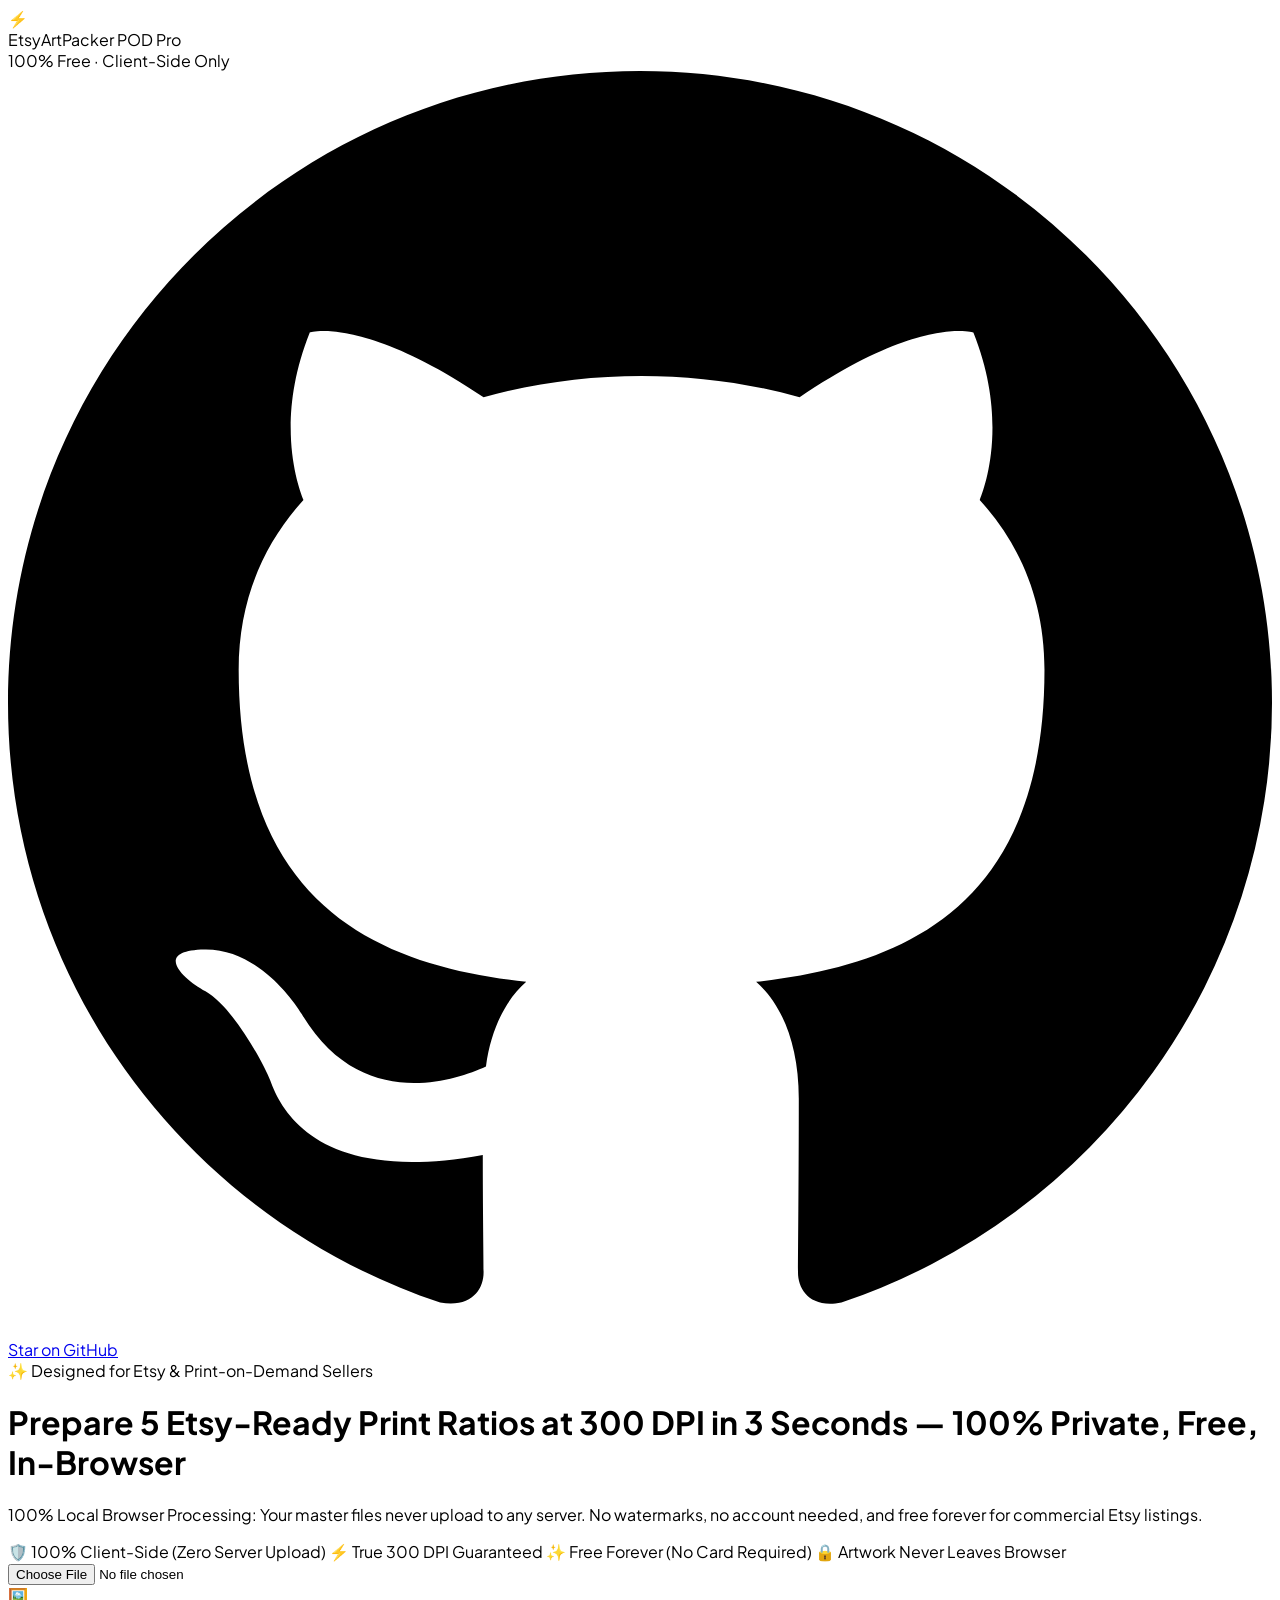
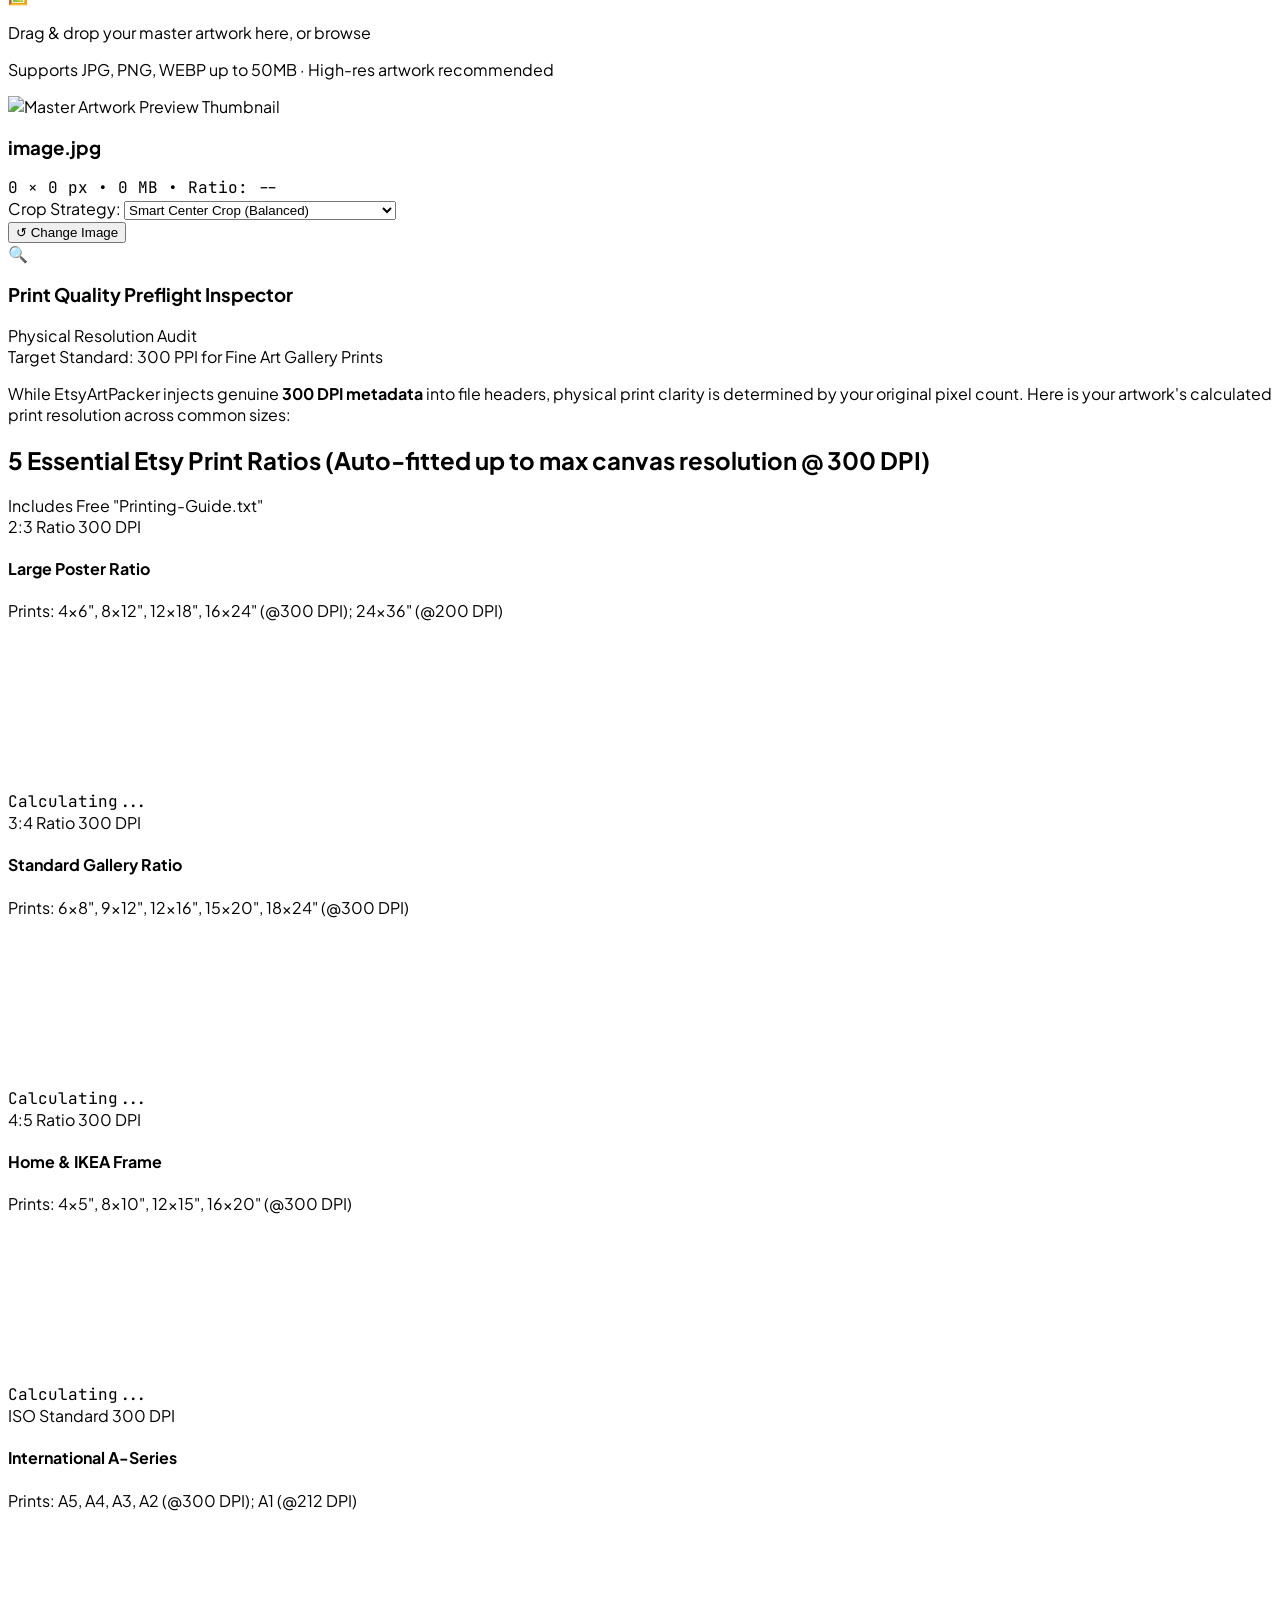
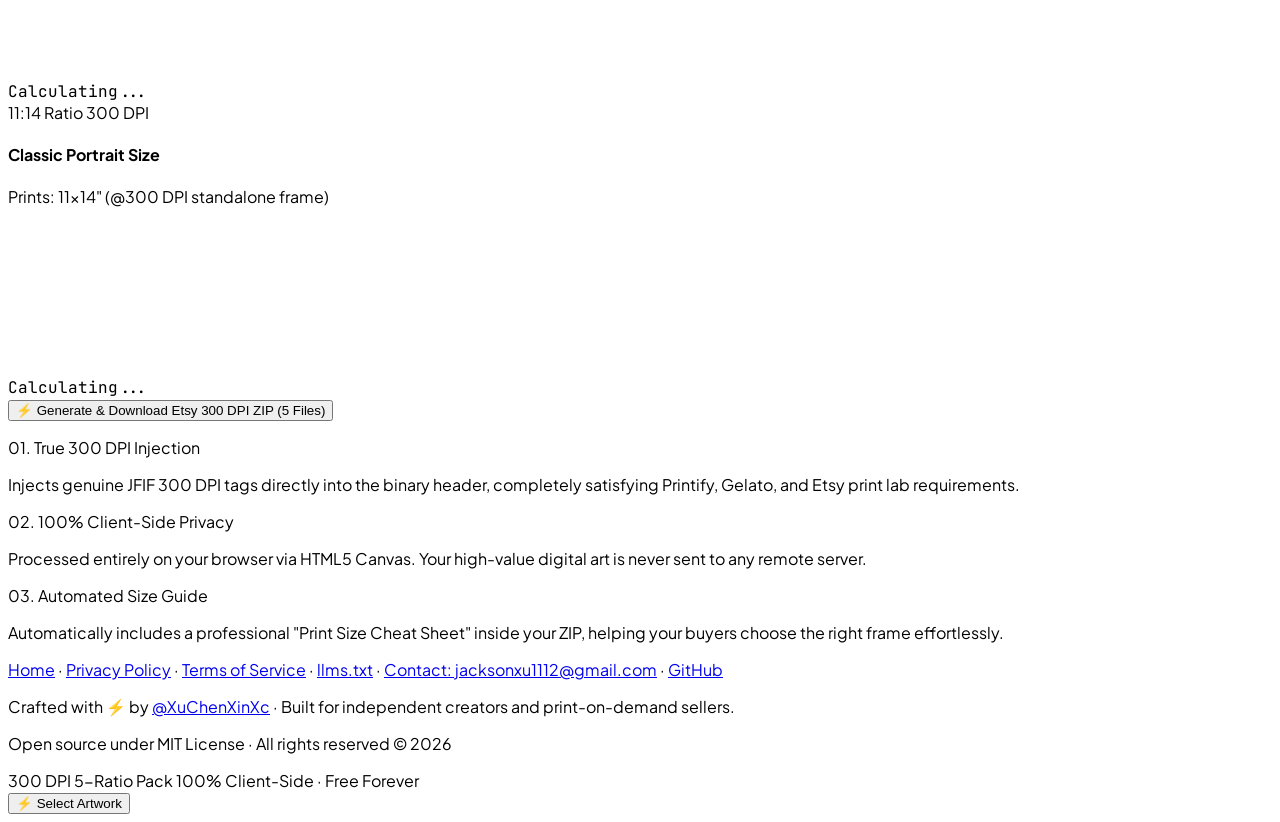
==== commit 8b2de60f: "youhua" ====
--- a/index.html
+++ b/index.html
@@ -412,7 +412,7 @@
       <span>·</span>
       <a href="/llms.txt" class="hover:text-indigo-400 transition">llms.txt</a>
       <span>·</span>
-      <a href="mailto:support@etsyartpacker.com" class="hover:text-indigo-400 transition text-slate-300 font-semibold">Contact: support@etsyartpacker.com</a>
+      <a href="mailto:jacksonxu1112@gmail.com" class="hover:text-indigo-400 transition text-slate-300 font-semibold">Contact: jacksonxu1112@gmail.com</a>
       <span>·</span>
       <a href="https://github.com/XuChenXinXc/etsy-art-packer" target="_blank" rel="noopener noreferrer" class="hover:text-indigo-400 transition">GitHub</a>
     </div>
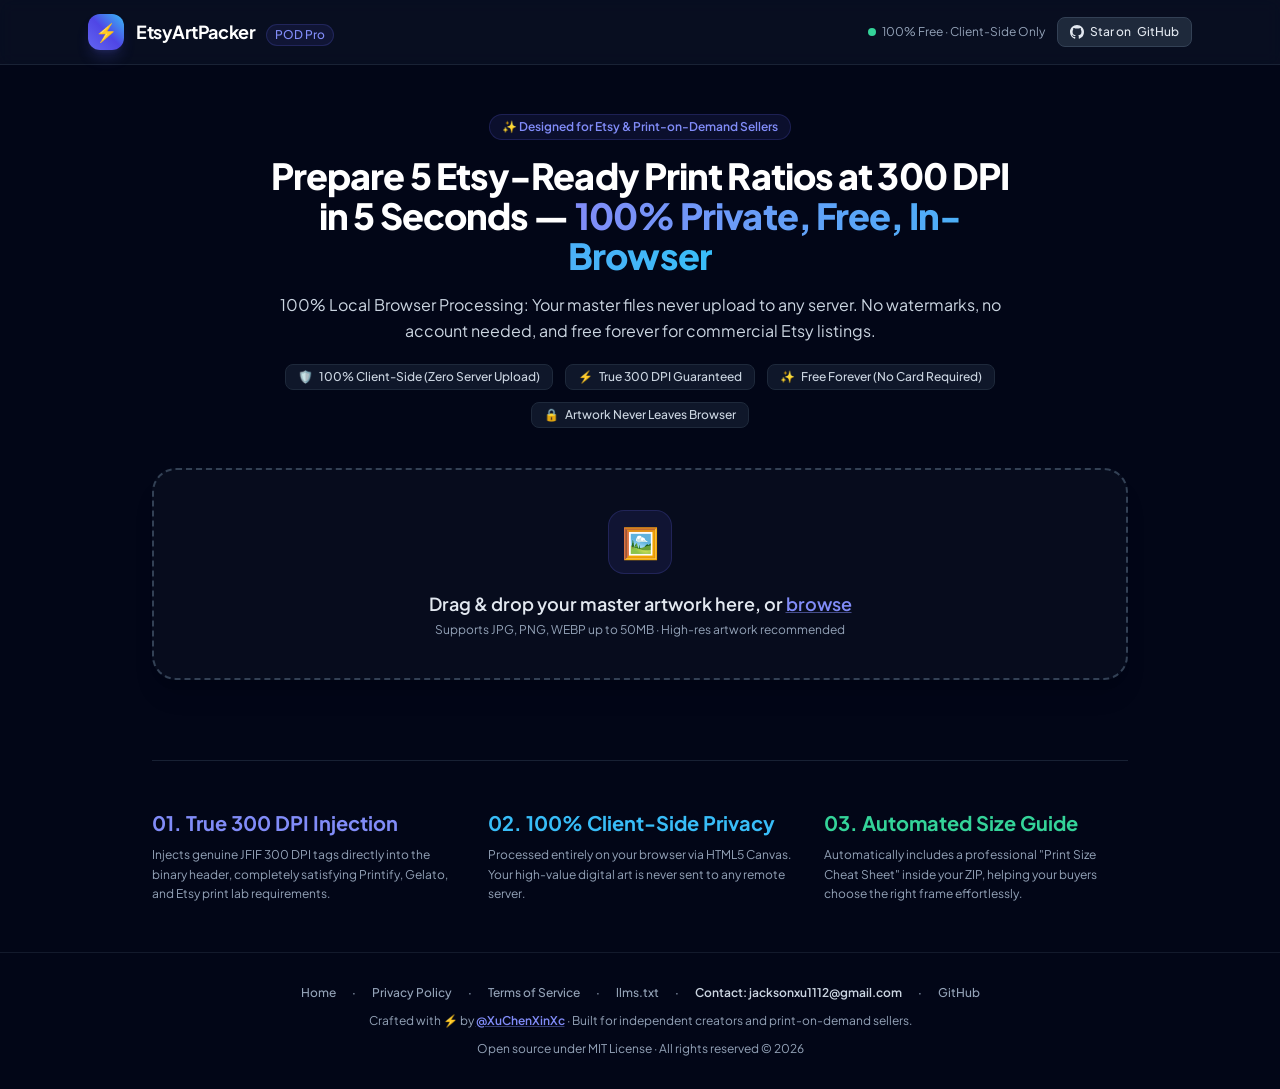
==== commit 421c431e: "feat: harden export workflow, vendor dependencies, add regression tests Export and upload - Share ou" ====
--- a/index.html
+++ b/index.html
@@ -42,11 +42,10 @@
   </script>
   <script defer src="/_vercel/insights/script.js"></script>
   <script defer src="/_vercel/speed-insights/script.js"></script>
-  <script defer src="https://cdn.jsdelivr.net/npm/@vercel/analytics@latest/dist/index.js"></script>
-  <!-- Tailwind CSS CDN -->
-  <script src="https://cdn.tailwindcss.com"></script>
-  <!-- JSZip for client-side ZIP packaging -->
-  <script src="https://cdnjs.cloudflare.com/ajax/libs/jszip/3.10.1/jszip.min.js"></script>
+  <!-- Tailwind CSS v3.4.17, prebuilt (see README "Rebuilding Styles") -->
+  <link rel="stylesheet" href="assets/tailwind.css">
+  <!-- JSZip v3.10.1 (vendored) for client-side ZIP packaging -->
+  <script src="assets/jszip.min.js"></script>
   <style>
     @import url('https://fonts.googleapis.com/css2?family=Plus+Jakarta+Sans:wght@400;500;600;700;800&family=JetBrains+Mono:wght@400;500&display=swap');
     body {
@@ -73,7 +72,7 @@
         "featureList": [
           "Client-side zero-upload private image processing",
           "5-in-1 standard ratio cropping (2:3, 3:4, 4:5, ISO, 11:14)",
-          "Automatic 300 DPI EXIF metadata injection",
+          "Automatic 300 DPI JFIF metadata injection",
           "One-click Etsy-ready ZIP packaging",
           "Smart centering and aspect ratio preview"
         ],
@@ -136,11 +135,11 @@
         </div>
         <div>
           <span class="font-bold text-lg text-white tracking-tight">EtsyArtPacker</span>
-          <span class="text-xs ml-2 px-2 py-0.5 rounded-full bg-indigo-500/10 text-indigo-400 border border-indigo-500/20 font-medium">POD Pro</span>
+          <span class="hidden sm:inline-block whitespace-nowrap text-xs ml-2 px-2 py-0.5 rounded-full bg-indigo-500/10 text-indigo-400 border border-indigo-500/20 font-medium">POD Pro</span>
         </div>
       </div>
       <div class="flex items-center gap-3 text-sm">
-        <span class="text-slate-400 inline-flex items-center gap-1.5 text-xs">
+        <span class="text-slate-400 hidden sm:inline-flex items-center gap-1.5 text-xs">
           <span class="w-2 h-2 rounded-full bg-emerald-400 animate-pulse"></span>
           100% Free · Client-Side Only
         </span>
@@ -161,7 +160,7 @@
         ✨ Designed for Etsy & Print-on-Demand Sellers
       </div>
       <h1 class="text-3xl sm:text-4xl font-extrabold text-white tracking-tight mb-4">
-        Prepare 5 Etsy-Ready Print Ratios at 300 DPI in 3 Seconds — <span class="bg-gradient-to-r from-indigo-400 to-sky-400 bg-clip-text text-transparent">100% Private, Free, In-Browser</span>
+        Prepare 5 Etsy-Ready Print Ratios at 300 DPI in 5 Seconds — <span class="bg-gradient-to-r from-indigo-400 to-sky-400 bg-clip-text text-transparent">100% Private, Free, In-Browser</span>
       </h1>
       <p class="text-slate-300 text-base leading-relaxed mb-5 font-normal">
         100% Local Browser Processing: Your master files never upload to any server. No watermarks, no account needed, and free forever for commercial Etsy listings.
@@ -184,7 +183,7 @@
     </div>
 
     <!-- Upload Box -->
-    <div id="drop-zone" class="border-2 border-dashed border-slate-700 hover:border-indigo-500 rounded-3xl p-10 text-center bg-slate-900/40 hover:bg-slate-900/70 transition-all cursor-pointer relative group mb-8 shadow-xl">
+    <div id="drop-zone" role="button" tabindex="0" class="border-2 border-dashed border-slate-700 hover:border-indigo-500 focus-visible:border-indigo-500 focus-visible:outline-none focus-visible:ring-2 focus-visible:ring-indigo-500/40 rounded-3xl p-10 text-center bg-slate-900/40 hover:bg-slate-900/70 transition-all cursor-pointer relative group mb-8 shadow-xl">
       <input type="file" id="file-input" accept=".jpg,.jpeg,.png,.webp" class="hidden">
       <div class="flex flex-col items-center gap-4 pointer-events-none">
         <div class="w-16 h-16 rounded-2xl bg-indigo-500/10 border border-indigo-500/20 flex items-center justify-center text-3xl group-hover:scale-110 transition-transform text-indigo-400">
@@ -194,21 +193,22 @@
           <p class="text-lg font-semibold text-slate-200 mb-1">
             Drag & drop your master artwork here, or <span class="text-indigo-400 underline decoration-indigo-400/50">browse</span>
           </p>
-          <p class="text-xs text-slate-500">Supports JPG, PNG, WEBP up to 50MB · High-res artwork recommended</p>
+          <p class="text-xs text-slate-400">Supports JPG, PNG, WEBP up to 50MB · High-res artwork recommended</p>
         </div>
       </div>
     </div>
+    <p id="upload-status" role="status" aria-live="polite" class="hidden text-sm text-rose-400 mb-8"></p>
 
     <!-- Workspace (Hidden until image selected) -->
     <div id="workspace" class="hidden space-y-8">
       
       <!-- Source Info Card -->
-      <div class="bg-slate-900/60 border border-slate-800 rounded-2xl p-6 flex flex-col md:flex-row items-center justify-between gap-6">
-        <div class="flex items-center gap-5 w-full md:w-auto">
+      <div class="bg-slate-900/60 border border-slate-800 rounded-2xl p-6 flex flex-col lg:flex-row items-center justify-between gap-6">
+        <div class="flex items-center gap-5 min-w-0 w-full lg:w-auto lg:flex-1">
           <img id="preview-thumb" class="w-20 h-20 rounded-xl object-cover border border-slate-700 bg-slate-950 shrink-0" src="" alt="Master Artwork Preview Thumbnail">
-          <div>
+          <div class="min-w-0">
             <h3 id="src-name" class="font-bold text-slate-100 text-base truncate max-w-xs sm:max-w-md">image.jpg</h3>
-            <div class="flex items-center gap-3 mt-1.5 text-xs text-slate-400 mono">
+            <div class="flex flex-wrap items-center gap-x-3 gap-y-1 mt-1.5 text-xs text-slate-400 mono">
               <span id="src-dimensions">0 × 0 px</span>
               <span>•</span>
               <span id="src-size">0 MB</span>
@@ -217,19 +217,21 @@
             </div>
           </div>
         </div>
-        <div class="flex items-center gap-3 w-full md:w-auto justify-end">
-          <div class="flex items-center gap-2">
-            <label class="text-xs text-slate-400 font-medium">Crop Strategy:</label>
-            <select id="crop-strategy" class="bg-slate-800 border border-slate-700 rounded-lg text-xs text-slate-200 px-3 py-2 outline-none focus:border-indigo-500 font-medium">
-              <option value="center">Smart Center Crop (Balanced)</option>
+        <div class="flex flex-col sm:flex-row sm:items-end gap-3 w-full lg:w-auto lg:max-w-sm">
+          <div class="flex flex-col gap-2 min-w-0 w-full sm:flex-1">
+            <label for="crop-strategy" class="text-xs text-slate-400 font-medium">Crop Strategy:</label>
+            <select id="crop-strategy" class="w-full min-w-0 bg-slate-800 border border-slate-700 rounded-lg text-xs text-slate-200 px-3 py-2 outline-none focus:border-indigo-500 font-medium">
+              <option value="center">Center Anchor (Default)</option>
               <option value="top">Top Anchor (Protects Faces & Portraits)</option>
               <option value="bottom">Bottom Anchor (Foreground / Landscape)</option>
+              <option value="left">Left Anchor (Left-weighted Subjects)</option>
+              <option value="right">Right Anchor (Right-weighted Subjects)</option>
               <option value="fit-white">Contain with Margin (Pure White Padding)</option>
               <option value="fit-black">Contain with Margin (Pure Black Padding)</option>
               <option value="fit-edge">Contain with Margin (Adaptive Edge Tone)</option>
             </select>
           </div>
-          <button id="btn-reset" class="px-3 py-2 rounded-lg bg-slate-800 hover:bg-slate-700 text-slate-300 hover:text-white border border-slate-700 text-xs font-medium transition flex items-center gap-1.5" title="Upload a different image">
+          <button id="btn-reset" class="shrink-0 self-end px-3 py-2 rounded-lg bg-slate-800 hover:bg-slate-700 text-slate-300 hover:text-white border border-slate-700 text-xs font-medium transition flex items-center gap-1.5 disabled:opacity-50 disabled:cursor-not-allowed" title="Upload a different image">
             <span>↺</span>
             <span class="hidden sm:inline">Change Image</span>
           </button>
@@ -247,7 +249,7 @@
           <span class="text-xs text-slate-400">Target Standard: 300 PPI for Fine Art Gallery Prints</span>
         </div>
         <p class="text-xs text-slate-400 leading-relaxed">
-          While EtsyArtPacker injects genuine <strong>300 DPI metadata</strong> into file headers, physical print clarity is determined by your original pixel count. Here is your artwork's calculated print resolution across common sizes:
+          While EtsyArtPacker injects genuine <strong>300 DPI metadata</strong> into file headers, print clarity also depends on available image detail and export dimensions. These estimates account for your selected crop or margin strategy and the export size limits:
         </p>
         <div id="preflight-grid" class="grid grid-cols-2 sm:grid-cols-4 gap-2.5 pt-1">
           <!-- Dynamically populated via JavaScript -->
@@ -256,12 +258,12 @@
 
       <!-- 5-in-1 Standard Ratio Grid -->
       <div>
-        <div class="flex items-center justify-between mb-4">
-          <h2 class="text-base font-bold text-slate-200 flex items-center gap-2">
+        <div class="flex flex-col sm:flex-row sm:items-center justify-between gap-2 mb-4">
+          <h2 class="text-base font-bold text-slate-200 flex flex-wrap items-center gap-2">
             <span>5 Essential Etsy Print Ratios</span>
-            <span class="text-xs font-normal text-slate-500">(Auto-fitted up to max canvas resolution @ 300 DPI)</span>
+            <span class="text-xs font-normal text-slate-400">(Auto-fitted up to max canvas resolution @ 300 DPI)</span>
           </h2>
-          <span class="text-xs text-indigo-400 font-medium">Includes Free "Printing-Guide.txt"</span>
+          <span class="text-xs text-indigo-400 font-medium">Includes Free "Printing_Size_Guide.txt"</span>
         </div>
 
         <div class="grid grid-cols-1 md:grid-cols-2 lg:grid-cols-3 gap-4" id="ratios-container">
@@ -273,7 +275,7 @@
                 <span class="text-xs text-emerald-400 font-medium bg-emerald-500/10 px-2 py-0.5 rounded border border-emerald-500/20">300 DPI</span>
               </div>
               <h4 class="text-sm font-semibold text-slate-200">Large Poster Ratio</h4>
-              <p class="text-xs text-slate-400 my-2">Prints: 4x6", 8x12", 12x18", 16x24" (@300 DPI); 24x36" (@200 DPI)</p>
+              <p class="text-xs text-slate-400 my-2">Prints: 4x6", 8x12", 12x18", 16x24", 24x36"</p>
             </div>
             <div>
               <div class="w-full h-36 bg-slate-950 rounded-xl border border-slate-800 flex items-center justify-center overflow-hidden mb-2 relative">
@@ -293,7 +295,7 @@
                 <span class="text-xs text-emerald-400 font-medium bg-emerald-500/10 px-2 py-0.5 rounded border border-emerald-500/20">300 DPI</span>
               </div>
               <h4 class="text-sm font-semibold text-slate-200">Standard Gallery Ratio</h4>
-              <p class="text-xs text-slate-400 my-2">Prints: 6x8", 9x12", 12x16", 15x20", 18x24" (@300 DPI)</p>
+              <p class="text-xs text-slate-400 my-2">Prints: 6x8", 9x12", 12x16", 15x20", 18x24"</p>
             </div>
             <div>
               <div class="w-full h-36 bg-slate-950 rounded-xl border border-slate-800 flex items-center justify-center overflow-hidden mb-2 relative">
@@ -313,7 +315,7 @@
                 <span class="text-xs text-emerald-400 font-medium bg-emerald-500/10 px-2 py-0.5 rounded border border-emerald-500/20">300 DPI</span>
               </div>
               <h4 class="text-sm font-semibold text-slate-200">Home & IKEA Frame</h4>
-              <p class="text-xs text-slate-400 my-2">Prints: 4x5", 8x10", 12x15", 16x20" (@300 DPI)</p>
+              <p class="text-xs text-slate-400 my-2">Prints: 4x5", 8x10", 12x15", 16x20"</p>
             </div>
             <div>
               <div class="w-full h-36 bg-slate-950 rounded-xl border border-slate-800 flex items-center justify-center overflow-hidden mb-2 relative">
@@ -333,7 +335,7 @@
                 <span class="text-xs text-emerald-400 font-medium bg-emerald-500/10 px-2 py-0.5 rounded border border-emerald-500/20">300 DPI</span>
               </div>
               <h4 class="text-sm font-semibold text-slate-200">International A-Series</h4>
-              <p class="text-xs text-slate-400 my-2">Prints: A5, A4, A3, A2 (@300 DPI); A1 (@212 DPI)</p>
+              <p class="text-xs text-slate-400 my-2">Prints: A5, A4, A3, A2, A1</p>
             </div>
             <div>
               <div class="w-full h-36 bg-slate-950 rounded-xl border border-slate-800 flex items-center justify-center overflow-hidden mb-2 relative">
@@ -353,7 +355,7 @@
                 <span class="text-xs text-emerald-400 font-medium bg-emerald-500/10 px-2 py-0.5 rounded border border-emerald-500/20">300 DPI</span>
               </div>
               <h4 class="text-sm font-semibold text-slate-200">Classic Portrait Size</h4>
-              <p class="text-xs text-slate-400 my-2">Prints: 11x14" (@300 DPI standalone frame)</p>
+              <p class="text-xs text-slate-400 my-2">Prints: 11x14" (standalone frame)</p>
             </div>
             <div>
               <div class="w-full h-36 bg-slate-950 rounded-xl border border-slate-800 flex items-center justify-center overflow-hidden mb-2 relative">
@@ -369,11 +371,11 @@
 
       <!-- Action Button & Progress -->
       <div class="pt-4 flex flex-col items-center gap-4">
-        <button id="btn-process" class="w-full sm:w-auto px-10 py-4 rounded-2xl bg-indigo-600 hover:bg-indigo-500 text-white font-bold text-base transition-all shadow-xl shadow-indigo-600/30 hover:shadow-indigo-600/50 flex items-center justify-center gap-3 disabled:opacity-50 disabled:cursor-not-allowed">
+        <button id="btn-process" class="w-full sm:w-auto px-10 py-4 rounded-2xl bg-indigo-600 hover:bg-indigo-700 text-white font-bold text-base transition-all shadow-xl shadow-indigo-600/30 hover:shadow-indigo-600/50 flex items-center justify-center gap-3 disabled:opacity-50 disabled:cursor-not-allowed">
           <span id="btn-icon">⚡</span>
           <span id="btn-text">Generate & Download Etsy 300 DPI ZIP (5 Files)</span>
         </button>
-        <p id="status-text" class="text-xs text-slate-500 mono h-4"></p>
+        <p id="status-text" role="status" class="text-xs text-slate-400 mono min-h-4 text-center"></p>
       </div>
 
     </div>
@@ -402,7 +404,7 @@
   </main>
 
   <!-- Footer -->
-  <footer class="border-t border-slate-800/60 py-8 text-center text-xs text-slate-500 space-y-3 pb-24 md:pb-8">
+  <footer class="border-t border-slate-800/60 py-8 text-center text-xs text-slate-400 space-y-3 pb-24 md:pb-8">
     <div class="flex flex-wrap items-center justify-center gap-4 text-slate-400 font-medium">
       <a href="/" class="hover:text-indigo-400 transition">Home</a>
       <span>·</span>
@@ -419,7 +421,7 @@
     <p>
       Crafted with ⚡ by <a href="https://github.com/XuChenXinXc" target="_blank" rel="noopener noreferrer" class="text-indigo-400 hover:text-indigo-300 font-semibold underline decoration-indigo-400/40">@XuChenXinXc</a> · Built for independent creators and print-on-demand sellers.
     </p>
-    <p class="text-slate-600">
+    <p>
       Open source under MIT License · All rights reserved © 2026
     </p>
   </footer>
@@ -433,7 +435,7 @@
       </span>
       <span class="text-[10px] text-slate-400 truncate">100% Client-Side · Free Forever</span>
     </div>
-    <button id="mobile-sticky-btn" class="px-5 py-2.5 rounded-xl bg-indigo-600 hover:bg-indigo-500 active:scale-95 text-white font-bold text-xs tracking-tight transition flex items-center gap-1.5 shrink-0 shadow-lg shadow-indigo-600/30">
+    <button id="mobile-sticky-btn" class="px-5 py-2.5 rounded-xl bg-indigo-600 hover:bg-indigo-700 active:scale-95 text-white font-bold text-xs tracking-tight transition flex items-center gap-1.5 shrink-0 shadow-lg shadow-indigo-600/30">
       <span>⚡</span>
       <span id="mobile-sticky-btn-text">Select Artwork</span>
     </button>
@@ -452,6 +454,13 @@
 
     let sourceImage = null;
     let sourceFileName = "artwork";
+    let isProcessing = false;
+    let isLoading = false;
+    let loadRequestId = 0;
+    // Object URL of the loaded artwork, revoked when the artwork is replaced or reset
+    let sourceUrl = null;
+    // Etsy states "20MB" per file; decimal bytes keep the check valid under either MB convention
+    const ETSY_MAX_FILE_BYTES = 20 * 1000 * 1000;
 
     const dropZone = document.getElementById("drop-zone");
     const fileInput = document.getElementById("file-input");
@@ -465,23 +474,48 @@
     const btnText = document.getElementById("btn-text");
     const statusText = document.getElementById("status-text");
     const btnReset = document.getElementById("btn-reset");
+    const uploadStatus = document.getElementById("upload-status");
+
+    function updateControls() {
+      btnProcess.disabled = isProcessing || isLoading || !sourceImage;
+      btnReset.disabled = isProcessing;
+      fileInput.disabled = isProcessing;
+      document.getElementById("crop-strategy").disabled = isProcessing;
+      dropZone.setAttribute("aria-disabled", String(isProcessing));
+      dropZone.classList.toggle("opacity-50", isProcessing);
+      updateMobileStickyState();
+    }
+
+    function clearSource() {
+      sourceImage = null;
+      sourceFileName = "artwork";
+      previewThumb.removeAttribute("src");
+      if (sourceUrl) {
+        URL.revokeObjectURL(sourceUrl);
+        sourceUrl = null;
+      }
+      workspace.classList.add("hidden");
+      statusText.textContent = "";
+      btnText.textContent = "Generate & Download Etsy 300 DPI ZIP (5 Files)";
+    }
 
     // Reset handler to upload a new artwork cleanly
     if (btnReset) {
       btnReset.addEventListener("click", () => {
-        sourceImage = null;
-        sourceFileName = "artwork";
+        if (isProcessing) return;
+        loadRequestId++;
+        isLoading = false;
+        clearSource();
         fileInput.value = "";
-        workspace.classList.add("hidden");
-        statusText.textContent = "";
-        btnText.textContent = "Generate & Download Etsy 300 DPI ZIP (5 Files)";
-        updateMobileStickyState();
+        uploadStatus.classList.add("hidden");
+        updateControls();
         dropZone.scrollIntoView({ behavior: 'smooth' });
       });
     }
 
     // Click drop-zone to trigger native file picker reliably
     dropZone.addEventListener("click", (e) => {
+      if (isProcessing) return;
       // Prevent double trigger if clicked directly on input or child
       if (e.target === fileInput) return;
       // Reset input value before open to ensure selecting the exact same file re-triggers 'change'
@@ -489,6 +523,13 @@
       fileInput.click();
     });
 
+    // Keyboard access: Enter / Space on the focused drop-zone behaves like a click
+    dropZone.addEventListener("keydown", (e) => {
+      if (e.key !== "Enter" && e.key !== " ") return;
+      e.preventDefault();
+      dropZone.click();
+    });
+
     // File selection handler
     fileInput.addEventListener("change", (e) => {
       const file = e.target.files[0];
@@ -498,6 +539,7 @@
     // Drag and drop handlers
     dropZone.addEventListener("dragover", (e) => {
       e.preventDefault();
+      if (isProcessing) return;
       dropZone.classList.add("border-indigo-500", "bg-slate-900/80");
     });
 
@@ -513,14 +555,27 @@
       }
     });
 
+    // Keep a file dropped outside the drop-zone from making the browser open it and leave the app
+    window.addEventListener("dragover", (e) => {
+      e.preventDefault();
+      if (e.dataTransfer && !dropZone.contains(e.target)) e.dataTransfer.dropEffect = "none";
+    });
+    window.addEventListener("drop", (e) => e.preventDefault());
+
+    function showUploadError(message) {
+      fileInput.value = "";
+      uploadStatus.textContent = message;
+      uploadStatus.classList.remove("hidden");
+    }
+
     function handleFile(file) {
-      if (!file) return;
-
+      if (!file || isProcessing) return;
+
+      // Synchronous checks run before clearing, so a rejected file keeps the current artwork
       // File size enforcement: 50MB physical boundary
       const maxSizeBytes = 50 * 1024 * 1024;
       if (file.size > maxSizeBytes) {
-        alert("The selected file exceeds the 50MB limit (" + (file.size / (1024 * 1024)).toFixed(1) + "MB). Please upload an image under 50MB to prevent browser tab crashes.");
-        fileInput.value = "";
+        showUploadError("The selected file exceeds the 50MB limit (" + (file.size / (1024 * 1024)).toFixed(1) + "MB). Please choose an image under 50MB.");
         return;
       }
 
@@ -528,63 +583,105 @@
       const validTypes = ["image/jpeg", "image/png", "image/webp"];
       const ext = file.name.substring(file.name.lastIndexOf(".")).toLowerCase();
       if (!validTypes.includes(file.type) && !['.jpg', '.jpeg', '.png', '.webp'].includes(ext)) {
-        alert("Please upload a static high-res artwork (JPG, PNG, or WEBP). Animated GIFs or unsupported formats are not suitable for wall art printing.");
-        fileInput.value = "";
+        showUploadError("Please choose a static JPG, PNG, or WEBP image. This file format is not supported.");
         return;
       }
-      const reader = new FileReader();
-      reader.onload = (event) => {
-        const img = new Image();
-        img.onload = () => {
-          sourceImage = img;
-          const dotIdx = file.name.lastIndexOf(".");
-          sourceFileName = dotIdx > 0 ? file.name.substring(0, dotIdx) : (file.name || "artwork");
-          workspace.classList.remove("hidden");
-          previewThumb.src = event.target.result;
-          srcName.textContent = file.name;
-          srcDimensions.textContent = `${img.width} × ${img.height} px`;
-          srcSize.textContent = `${(file.size / (1024 * 1024)).toFixed(2)} MB`;
-          const currentRatio = (img.width / img.height).toFixed(2);
-          srcRatio.textContent = `Aspect Ratio: ${currentRatio}`;
-
-          updateCalculatedDimensions(img.width, img.height);
-          renderPreflightQuality(img.width, img.height);
-          renderAllLivePreviews();
-          updateMobileStickyState();
-          workspace.scrollIntoView({ behavior: 'smooth' });
-        };
-        img.src = event.target.result;
+
+      const requestId = ++loadRequestId;
+      isLoading = true;
+      clearSource();
+      uploadStatus.classList.add("hidden");
+      updateControls();
+
+      function failUpload(message) {
+        if (requestId !== loadRequestId) return;
+        isLoading = false;
+        showUploadError(message);
+        updateControls();
+      }
+
+      // Load through an object URL: it points at the file itself instead of copying it into a base64 data URL
+      const objectUrl = URL.createObjectURL(file);
+      const img = new Image();
+      img.onerror = () => {
+        URL.revokeObjectURL(objectUrl);
+        failUpload("Unable to read or decode this image. The file may be damaged, moved, or unsupported. Please choose a valid JPG, PNG, or WEBP image.");
       };
-      reader.readAsDataURL(file);
-    }
-
-    // Preflight Resolution Quality Auditor across typical physical print sizes
-    function renderPreflightQuality(srcW, srcH) {
+      img.onload = () => {
+        if (requestId !== loadRequestId) {
+          URL.revokeObjectURL(objectUrl);
+          return;
+        }
+        sourceImage = img;
+        sourceUrl = objectUrl;
+        isLoading = false;
+        const rawName = file.name || "artwork";
+        const dotIdx = rawName.lastIndexOf(".");
+        let cleanBase = dotIdx > 0 ? rawName.substring(0, dotIdx) : rawName;
+        // Sanitize base filename for Etsy standard (ASCII letters, digits, _, - only, max 45 chars);
+        // trim edge underscores after truncating so fully non-ASCII names fall back to "artwork"
+        cleanBase = cleanBase.replace(/[^a-zA-Z0-9_-]/g, "_").replace(/_+/g, "_").substring(0, 45).replace(/^_+|_+$/g, "") || "artwork";
+        sourceFileName = cleanBase;
+        workspace.classList.remove("hidden");
+        previewThumb.src = objectUrl;
+        srcName.textContent = file.name;
+        srcDimensions.textContent = `${img.width} × ${img.height} px`;
+        srcSize.textContent = `${(file.size / (1024 * 1024)).toFixed(2)} MB`;
+        const currentRatio = (img.width / img.height).toFixed(2);
+        srcRatio.textContent = `Aspect Ratio: ${currentRatio}`;
+
+        updateCalculatedDimensions(img.width, img.height);
+        renderPreflightQuality(img.width, img.height, document.getElementById("crop-strategy").value);
+        renderAllLivePreviews();
+        updateControls();
+        workspace.scrollIntoView({ behavior: 'smooth' });
+      };
+      img.src = objectUrl;
+    }
+
+    // Share export dimensions and effective image detail between the UI and customer guide.
+    function getOutputDimensions(srcW, srcH, ratio) {
+      const longEdge = Math.min(Math.max(srcW, srcH), ratio.maxLong);
+      const shortEdge = Math.max(1, Math.round(longEdge * ratio.w / ratio.h));
+      return srcH >= srcW ? { width: shortEdge, height: longEdge } : { width: longEdge, height: shortEdge };
+    }
+
+    function getPrintPpi(srcW, srcH, ratio, printLongInches, strategy) {
+      const { width, height } = getOutputDimensions(srcW, srcH, ratio);
+      const scale = strategy.startsWith("fit")
+        ? Math.min(width / srcW, height / srcH)
+        : Math.max(width / srcW, height / srcH);
+      // Upsampling adds pixels without adding detail; downsampling is limited by the export size.
+      return Math.round(Math.max(width, height) / Math.max(1, scale) / printLongInches);
+    }
+
+    function renderPreflightQuality(srcW, srcH, strategy = "center") {
       const preflightGrid = document.getElementById("preflight-grid");
       if (!preflightGrid) return;
 
-      const longEdge = Math.max(srcW, srcH);
-      const testSizes = [
-        { label: "8×10\"", inches: 10 },
-        { label: "12×18\"", inches: 18 },
-        { label: "16×24\"", inches: 24 },
-        { label: "24×36\"", inches: 36 }
+      const benchmarkSizes = [
+        { label: "8×10\" (4:5)", ratioId: "4-5", longInches: 10 },
+        { label: "11×14\" (11:14)", ratioId: "11-14", longInches: 14 },
+        { label: "16×24\" (2:3)", ratioId: "2-3", longInches: 24 },
+        { label: "24×36\" (2:3)", ratioId: "2-3", longInches: 36 }
       ];
 
-      preflightGrid.innerHTML = testSizes.map(t => {
-        const calculatedPpi = Math.round(longEdge / t.inches);
+      preflightGrid.innerHTML = benchmarkSizes.map(t => {
+        const ratio = RATIOS.find(r => r.id === t.ratioId);
+        const calculatedPpi = getPrintPpi(srcW, srcH, ratio, t.longInches, strategy);
+
         let statusBadge = "";
         let statusBorder = "";
         let qualityText = "";
 
         if (calculatedPpi >= 300) {
-          statusBadge = '<span class="text-[10px] font-bold px-1.5 py-0.5 rounded bg-emerald-500/15 text-emerald-400 border border-emerald-500/20">300+ PPI · Flawless</span>';
+          statusBadge = '<span class="text-[10px] font-bold px-1.5 py-0.5 rounded bg-emerald-500/15 text-emerald-400 border border-emerald-500/20">' + calculatedPpi + ' PPI · Flawless</span>';
           statusBorder = 'border-emerald-500/30 bg-emerald-950/20';
-          qualityText = 'Gallery Master Quality';
+          qualityText = 'Gallery Fine Art Master';
         } else if (calculatedPpi >= 200) {
           statusBadge = '<span class="text-[10px] font-bold px-1.5 py-0.5 rounded bg-amber-500/15 text-amber-400 border border-amber-500/20">' + calculatedPpi + ' PPI · Good</span>';
           statusBorder = 'border-amber-500/30 bg-amber-950/20';
-          qualityText = 'Standard Print Quality';
+          qualityText = 'Standard Commercial Print';
         } else {
           statusBadge = '<span class="text-[10px] font-bold px-1.5 py-0.5 rounded bg-rose-500/15 text-rose-400 border border-rose-500/20">' + calculatedPpi + ' PPI · Low</span>';
           statusBorder = 'border-rose-500/30 bg-rose-950/20';
@@ -593,7 +690,7 @@
 
         return `
           <div class="rounded-xl border ${statusBorder} p-2.5 flex flex-col justify-between space-y-1.5 text-left">
-            <div class="flex items-center justify-between">
+            <div class="flex flex-wrap items-center justify-between gap-1">
               <span class="text-xs font-bold text-slate-200">${t.label}</span>
               ${statusBadge}
             </div>
@@ -606,23 +703,10 @@
     }
 
     function updateCalculatedDimensions(srcW, srcH) {
-      const isPortrait = srcH >= srcW;
-
       RATIOS.forEach(r => {
-        let targetW, targetH;
-        let aspect = r.w / r.h;
-        if (!isPortrait) aspect = 1 / aspect; // adapt for landscape
-
-        if (isPortrait) {
-          targetH = Math.min(srcH, r.maxLong);
-          targetW = Math.round(targetH * (r.w / r.h));
-        } else {
-          targetW = Math.min(srcW, r.maxLong);
-          targetH = Math.round(targetW * (r.w / r.h));
-        }
-
+        const { width, height } = getOutputDimensions(srcW, srcH, r);
         const el = document.getElementById(`dim-${r.id}`);
-        if (el) el.textContent = `${targetW} × ${targetH} px @ 300 DPI`;
+        if (el) el.textContent = `${width} × ${height} px @ 300 DPI`;
       });
     }
 
@@ -630,10 +714,42 @@
     const cropStrategySelect = document.getElementById("crop-strategy");
     if (cropStrategySelect) {
       cropStrategySelect.addEventListener("change", () => {
-        if (sourceImage) {
+        if (sourceImage && !isProcessing) {
           renderAllLivePreviews();
+          renderPreflightQuality(sourceImage.width, sourceImage.height, cropStrategySelect.value);
         }
       });
+    }
+
+    // Average the artwork's outermost pixel ring instead of 4 single corner pixels,
+    // so JPEG noise, a corner signature or a logo cannot dominate the margin tone
+    function getEdgeColor(img) {
+      const size = 64;
+      const sample = document.createElement("canvas");
+      sample.width = size;
+      sample.height = size;
+      const ctx = sample.getContext("2d");
+      ctx.fillStyle = "#ffffff";
+      ctx.fillRect(0, 0, size, size);
+      // Squeeze each outermost row / column into the matching edge of the sample canvas
+      ctx.drawImage(img, 0, 0, img.width, 1, 0, 0, size, 1);
+      ctx.drawImage(img, 0, img.height - 1, img.width, 1, 0, size - 1, size, 1);
+      ctx.drawImage(img, 0, 0, 1, img.height, 0, 0, 1, size);
+      ctx.drawImage(img, img.width - 1, 0, 1, img.height, size - 1, 0, 1, size);
+      const pixels = ctx.getImageData(0, 0, size, size).data;
+      const totals = [0, 0, 0];
+      let count = 0;
+      for (let y = 0; y < size; y++) {
+        for (let x = 0; x < size; x++) {
+          if (x > 0 && x < size - 1 && y > 0 && y < size - 1) continue;
+          const i = (y * size + x) * 4;
+          totals[0] += pixels[i];
+          totals[1] += pixels[i + 1];
+          totals[2] += pixels[i + 2];
+          count++;
+        }
+      }
+      return `rgb(${totals.map(total => Math.round(total / count)).join(", ")})`;
     }
 
     // Live Preview Renderer: Renders real-time thumbnail into each card's canvas
@@ -643,22 +759,7 @@
       const isPortrait = sourceImage.height >= sourceImage.width;
 
       // Pre-sample edge tone once outside ratio loop if fit-edge strategy is active
-      let cachedEdgeColor = "#ffffff";
-      if (strategy === "fit-edge") {
-        try {
-          const sc = document.createElement("canvas");
-          sc.width = 2; sc.height = 2;
-          const sCtx = sc.getContext("2d");
-          sCtx.drawImage(sourceImage, 0, 0, sourceImage.width, sourceImage.height, 0, 0, 2, 2);
-          const p = sCtx.getImageData(0, 0, 2, 2).data;
-          const avgR = Math.round((p[0] + p[4] + p[8] + p[12]) / 4);
-          const avgG = Math.round((p[1] + p[5] + p[9] + p[13]) / 4);
-          const avgB = Math.round((p[2] + p[6] + p[10] + p[14]) / 4);
-          cachedEdgeColor = `rgb(${avgR}, ${avgG}, ${avgB})`;
-        } catch(e) {
-          cachedEdgeColor = "#ffffff";
-        }
-      }
+      const cachedEdgeColor = strategy === "fit-edge" ? getEdgeColor(sourceImage) : "#ffffff";
 
       RATIOS.forEach(r => {
         const previewCanvas = document.getElementById(`preview-canvas-${r.id}`);
@@ -703,15 +804,21 @@
           }
           pCtx.drawImage(sourceImage, 0, 0, sourceImage.width, sourceImage.height, dX, dY, dW, dH);
         } else {
-          // Cropping mode with anchor support
+          // Cropping mode with anchor support (center, top, bottom, left, right)
           const targetAspect = thumbW / thumbH;
           const srcAspect = sourceImage.width / sourceImage.height;
           let sW, sH, sX, sY;
           if (srcAspect > targetAspect) {
             sH = sourceImage.height;
             sW = sourceImage.height * targetAspect;
-            sX = (sourceImage.width - sW) / 2;
             sY = 0;
+            if (strategy === "left") {
+              sX = 0;
+            } else if (strategy === "right") {
+              sX = sourceImage.width - sW;
+            } else {
+              sX = (sourceImage.width - sW) / 2;
+            }
           } else {
             sW = sourceImage.width;
             sH = sourceImage.width / targetAspect;
@@ -735,6 +842,9 @@
       canvas.width = targetW;
       canvas.height = targetH;
       const ctx = canvas.getContext("2d");
+      const sizeLimitMessage = `This browser cannot create a ${targetW} × ${targetH} px image (a common limit on iPhone and iPad). Please use a desktop browser or a smaller source image.`;
+      // Safari returns no 2D context once total canvas memory exceeds its limit
+      if (!ctx) throw new Error(sizeLimitMessage);
 
       // High-quality image smoothing
       ctx.imageSmoothingEnabled = true;
@@ -743,26 +853,19 @@
       // Always fill clean white background first to prevent transparent PNG/WebP from turning black in JPEG
       ctx.fillStyle = "#ffffff";
       ctx.fillRect(0, 0, targetW, targetH);
+
+      // iOS Safari and other memory-limited browsers return a blank canvas above their size limit instead of throwing.
+      // Test for alpha 0 rather than 255: Safari's fingerprinting protection may add noise to opaque pixels, never to transparent ones
+      if (ctx.getImageData(targetW - 1, targetH - 1, 1, 1).data[3] === 0) {
+        throw new Error(sizeLimitMessage);
+      }
 
       if (strategy.startsWith("fit")) {
         let bgColor = "#ffffff";
         if (strategy === "fit-black") {
           bgColor = "#000000";
         } else if (strategy === "fit-edge") {
-          // Sample 4 corner pixels for natural boundary color tone
-          try {
-            const sc = document.createElement("canvas");
-            sc.width = 2; sc.height = 2;
-            const sCtx = sc.getContext("2d");
-            sCtx.drawImage(img, 0, 0, img.width, img.height, 0, 0, 2, 2);
-            const p = sCtx.getImageData(0, 0, 2, 2).data;
-            const avgR = Math.round((p[0] + p[4] + p[8] + p[12]) / 4);
-            const avgG = Math.round((p[1] + p[5] + p[9] + p[13]) / 4);
-            const avgB = Math.round((p[2] + p[6] + p[10] + p[14]) / 4);
-            bgColor = `rgb(${avgR}, ${avgG}, ${avgB})`;
-          } catch (e) {
-            bgColor = "#ffffff";
-          }
+          bgColor = getEdgeColor(img);
         }
         ctx.fillStyle = bgColor;
         ctx.fillRect(0, 0, targetW, targetH);
@@ -786,7 +889,7 @@
         }
         ctx.drawImage(img, 0, 0, img.width, img.height, drawX, drawY, drawW, drawH);
       } else {
-        // Cropping mode: support center, top (face/portrait safe), and bottom anchors
+        // Cropping mode: support center, top (face/portrait safe), bottom, left and right anchors
         const targetAspect = targetW / targetH;
         const srcAspect = img.width / img.height;
         let drawW, drawH, drawX, drawY;
@@ -795,8 +898,14 @@
           // Source is wider than target: fit height, crop width horizontally
           drawH = img.height;
           drawW = img.height * targetAspect;
-          drawX = (img.width - drawW) / 2;
           drawY = 0;
+          if (strategy === "left") {
+            drawX = 0;
+          } else if (strategy === "right") {
+            drawX = img.width - drawW;
+          } else {
+            drawX = (img.width - drawW) / 2;
+          }
         } else {
           // Source is taller than target: fit width, crop height vertically
           drawW = img.width;
@@ -822,10 +931,10 @@
     // Binary JFIF Modifier to guarantee true 300 DPI metadata in JPEG output
     // If APP0 marker is missing, injects a standard 18-byte JFIF APP0 header after SOI (0xFFD8)
     function setDpiInJpeg(blob, dpi = 300) {
-      return new Promise((resolve) => {
-        const reader = new FileReader();
-        reader.onload = function() {
-          const arrayBuffer = this.result;
+      return new Promise((resolve, reject) => {
+        // blob.arrayBuffer() rejects on read failure and .catch(reject) also surfaces parsing errors,
+        // so the export can never hang on a promise that never settles
+        blob.arrayBuffer().then((arrayBuffer) => {
           const view = new DataView(arrayBuffer);
 
           // Check if valid JPEG (SOI marker 0xFFD8)
@@ -894,39 +1003,69 @@
 
             resolve(new Blob([newBytes.buffer], { type: "image/jpeg" }));
           }
-        };
-        reader.readAsArrayBuffer(blob);
+        }).catch(reject);
       });
     }
 
-    // Customer Cheat Sheet Guide with Honest Physical Resolutions & Print Size Matrix
-    function generatePrintGuide(baseName, srcW, srcH) {
+    // Customer Cheat Sheet Guide with Dynamic Physical Resolutions based on Actual Uploaded Pixels
+    function generatePrintGuide(baseName, srcW, srcH, strategy = "center") {
       const prefix = baseName || "artwork";
+
+      function calcPpi(ratioId, printLongInches) {
+        return getPrintPpi(srcW, srcH, RATIOS.find(r => r.id === ratioId), printLongInches, strategy);
+      }
+
+      const ppi2x3_18 = calcPpi("2-3", 18);
+      const ppi2x3_24 = calcPpi("2-3", 24);
+      const ppi2x3_30 = calcPpi("2-3", 30);
+      const ppi2x3_36 = calcPpi("2-3", 36);
+
+      const ppi3x4_16 = calcPpi("3-4", 16);
+      const ppi3x4_24 = calcPpi("3-4", 24);
+
+      const ppi4x5_10 = calcPpi("4-5", 10);
+      const ppi4x5_20 = calcPpi("4-5", 20);
+
+      const ppiIso_A2 = calcPpi("iso", 23.4);
+      const ppiIso_A1 = calcPpi("iso", 33.1);
+
+      const ppi11x14 = calcPpi("11-14", 14);
+
+      function qualityTag(ppi) {
+        if (ppi >= 300) return `(300+ PPI - Flawless Gallery Master)`;
+        if (ppi >= 200) return `(${ppi} PPI - Standard Print Quality)`;
+        return `(${ppi} PPI - Low Resolution, Viewing distance > 4 feet)`;
+      }
+
       return `=====================================================
 ETSY CUSTOMER PRINTING SIZE & RESOLUTION GUIDE
 =====================================================
 Thank you for your purchase! Your digital package includes
 5 organized JPEG files with embedded 300 DPI metadata.
 
-Here is your packaged file manifest and recommended print sizes:
+Here is your packaged file manifest and custom print size recommendations
+based on available artwork detail, export dimensions, and the selected crop or margin strategy:
 
 1. FILE: ${prefix}_Ratio_2x3_300DPI.jpg (Poster & Gallery Sizes)
-   • 300 DPI Flawless Quality: 4x6", 8x12", 12x18", 16x24"
-   • 240 DPI Standard Quality: 20x30"
-   • 200 DPI Economy Quality: 24x36" (Viewing distance > 3 feet)
+   • 4x6" to 12x18": ${qualityTag(ppi2x3_18)}
+   • 16x24": ${qualityTag(ppi2x3_24)}
+   • 20x30": ${qualityTag(ppi2x3_30)}
+   • 24x36": ${qualityTag(ppi2x3_36)}
 
 2. FILE: ${prefix}_Ratio_3x4_300DPI.jpg (Standard Wall Frame Ratio)
-   • 300 DPI Flawless Quality: 6x8", 9x12", 12x16", 15x20", 18x24"
+   • 6x8" to 12x16": ${qualityTag(ppi3x4_16)}
+   • 18x24": ${qualityTag(ppi3x4_24)}
 
 3. FILE: ${prefix}_Ratio_4x5_300DPI.jpg (Home Decor & IKEA Frames)
-   • 300 DPI Flawless Quality: 4x5", 8x10", 12x15", 16x20"
+   • 4x5" to 8x10": ${qualityTag(ppi4x5_10)}
+   • 16x20": ${qualityTag(ppi4x5_20)}
 
 4. FILE: ${prefix}_ISO_A1_A4_300DPI.jpg (International Paper Sizes - UK / EU / AU)
-   • 300 DPI Flawless Quality: A5, A4, A3, A2
-   • 212 DPI Standard Quality: A1
+   • A5, A4, A3, A2: ${qualityTag(ppiIso_A2)}
+   • A1: ${qualityTag(ppiIso_A1)}
 
 5. FILE: ${prefix}_Ratio_11x14_300DPI.jpg (Classic Standalone Wall Frame)
-   • 300 DPI Flawless Quality: 11x14" (28x35cm)
+   • 11x14" (28x35cm): ${qualityTag(ppi11x14)}
 
 =====================================================
 HOW TO PRINT:
@@ -936,58 +1075,53 @@
 =====================================================`;
     }
 
+    async function encodeJpegForEtsy(canvas, label) {
+      // Lower JPEG quality only when needed; retain the planned pixel dimensions.
+      for (const quality of [0.90, 0.85, 0.80, 0.75, 0.70]) {
+        const blob = await new Promise((resolve, reject) => {
+          canvas.toBlob(value => {
+            if (value) resolve(value);
+            else reject(new Error(`Failed to encode image for ${label}`));
+          }, "image/jpeg", quality);
+        });
+        const dpiBlob = await setDpiInJpeg(blob, 300);
+        if (dpiBlob.size <= ETSY_MAX_FILE_BYTES) return dpiBlob;
+      }
+      throw new Error(`${label} exceeds Etsy's 20MB limit at the supported JPEG quality levels. Please use a smaller source image.`);
+    }
+
     // Process & ZIP Bundle Generator
     btnProcess.addEventListener("click", async () => {
-      if (!sourceImage) return;
-
-      btnProcess.disabled = true;
+      if (!sourceImage || isLoading || isProcessing) return;
+
+      const exportImage = sourceImage;
+      const exportName = sourceFileName;
+      const selectedStrategy = cropStrategySelect.value;
+      isProcessing = true;
+      updateControls();
       btnText.textContent = "Processing 300 DPI Ratios...";
       statusText.textContent = "Initializing client-side canvas engine...";
 
       try {
         const zip = new JSZip();
-        const isPortrait = sourceImage.height >= sourceImage.width;
-
-        const cropStrategyEl = document.getElementById("crop-strategy");
-        const selectedStrategy = cropStrategyEl ? cropStrategyEl.value : "center";
-
-        // Quality setting: 0.90 is optimal balance between visual lossless reproduction and Etsy's 20MB file limit
-        const jpegQuality = 0.90;
 
         // Process each ratio sequentially with explicit memory cleanup
         for (let i = 0; i < RATIOS.length; i++) {
           const r = RATIOS[i];
           statusText.textContent = `Processing & Injecting 300 DPI for ${r.label} (${i + 1}/${RATIOS.length})...`;
 
-          let targetW, targetH;
-          if (isPortrait) {
-            targetH = Math.min(sourceImage.height, r.maxLong);
-            targetW = Math.round(targetH * (r.w / r.h));
-          } else {
-            // Landscape orientation: targetW is long edge, targetH is calculated from ratio
-            targetW = Math.min(sourceImage.width, r.maxLong);
-            targetH = Math.round(targetW * (r.w / r.h));
+          const { width, height } = getOutputDimensions(exportImage.width, exportImage.height, r);
+          const canvas = cropAndRender(exportImage, width, height, selectedStrategy);
+          let dpiBlob;
+          try {
+            dpiBlob = await encodeJpegForEtsy(canvas, r.label);
+          } finally {
+            canvas.width = 0;
+            canvas.height = 0;
           }
 
-          const canvas = cropAndRender(sourceImage, targetW, targetH, selectedStrategy);
-
-          // Convert canvas to JPEG blob
-          const rawBlob = await new Promise((res, rej) => {
-            canvas.toBlob((b) => {
-              if (b) res(b);
-              else rej(new Error(`Failed to encode image for ${r.label}`));
-            }, "image/jpeg", jpegQuality);
-          });
-
-          // Immediately release canvas graphics memory
-          canvas.width = 0;
-          canvas.height = 0;
-
-          // Inject 300 DPI JFIF metadata
-          const dpiBlob = await setDpiInJpeg(rawBlob, 300);
-
           // Add to zip
-          const fileName = `${sourceFileName}_${r.name}_300DPI.jpg`;
+          const fileName = `${exportName}_${r.name}_300DPI.jpg`;
           zip.file(fileName, dpiBlob);
 
           // Small yield to browser UI loop for smooth garbage collection
@@ -995,7 +1129,7 @@
         }
 
         // Add Customer Guide with honest resolution guidelines
-        zip.file("Printing_Size_Guide.txt", generatePrintGuide(sourceFileName, sourceImage.width, sourceImage.height));
+        zip.file("Printing_Size_Guide.txt", generatePrintGuide(exportName, exportImage.width, exportImage.height, selectedStrategy));
 
         statusText.textContent = "Compressing into ZIP archive...";
         btnText.textContent = "Creating ZIP Bundle...";
@@ -1004,33 +1138,34 @@
           statusText.textContent = `Packaging ZIP: ${metadata.percent.toFixed(0)}% completed`;
         });
 
-        const zipSizeMb = (zipBlob.size / (1024 * 1024)).toFixed(2);
-        const isEtsyCompliant = zipBlob.size <= 20 * 1024 * 1024;
+        // Decimal MB, matching ETSY_MAX_FILE_BYTES
+        const zipSizeMb = (zipBlob.size / (1000 * 1000)).toFixed(2);
+        const isEtsyCompliant = zipBlob.size <= ETSY_MAX_FILE_BYTES;
 
         // Trigger instant browser download
         const downloadUrl = URL.createObjectURL(zipBlob);
         const a = document.createElement("a");
         a.href = downloadUrl;
-        a.download = `${sourceFileName}_Etsy_Print_Pack.zip`;
+        a.download = `${exportName}_Etsy_Print_Pack.zip`;
         document.body.appendChild(a);
         a.click();
         document.body.removeChild(a);
-        URL.revokeObjectURL(downloadUrl);
+        // Revoke later: some Safari / Firefox versions cancel the download if the URL is revoked immediately
+        setTimeout(() => URL.revokeObjectURL(downloadUrl), 40000);
 
         if (isEtsyCompliant) {
           statusText.textContent = `✓ Downloaded (${zipSizeMb} MB) — Etsy 20MB Compliant!`;
         } else {
-          statusText.textContent = `⚠️ Downloaded (${zipSizeMb} MB) — Exceeds Etsy 20MB limit for single ZIP; consider uploading JPGs individually.`;
+          statusText.textContent = `✓ Downloaded (${zipSizeMb} MB) — Unzip and upload the 5 JPGs individually to Etsy; each JPG is within the 20MB limit. Etsy allows 5 files per listing, so paste the text of Printing_Size_Guide.txt into your listing description.`;
         }
         btnText.textContent = "Downloaded! Process Another?";
-        updateMobileStickyState();
       } catch (err) {
         console.error(err);
         statusText.textContent = "Error during processing: " + err.message;
         btnText.textContent = "Failed. Try Again";
-        updateMobileStickyState();
       } finally {
-        btnProcess.disabled = false;
+        isProcessing = false;
+        updateControls();
       }
     });
 
@@ -1041,7 +1176,12 @@
 
     function updateMobileStickyState() {
       if (!mobileStickyBtnText) return;
-      if (sourceImage) {
+      mobileStickyBtn.disabled = isProcessing || isLoading;
+      if (isProcessing) {
+        mobileStickyBtnText.textContent = "Processing...";
+      } else if (isLoading) {
+        mobileStickyBtnText.textContent = "Loading...";
+      } else if (sourceImage) {
         mobileStickyBtnText.textContent = "Download 300 DPI ZIP";
       } else {
         mobileStickyBtnText.textContent = "Select Artwork";
@@ -1050,6 +1190,7 @@
 
     if (mobileStickyBtn) {
       mobileStickyBtn.addEventListener("click", () => {
+        if (isProcessing || isLoading) return;
         if (!sourceImage) {
           dropZone.scrollIntoView({ behavior: 'smooth' });
           fileInput.value = "";
@@ -1070,6 +1211,7 @@
         mobileStickyBar.classList.add("translate-y-full");
       }
     }, { passive: true });
+    updateControls();
   </script>
 </body>
 </html>
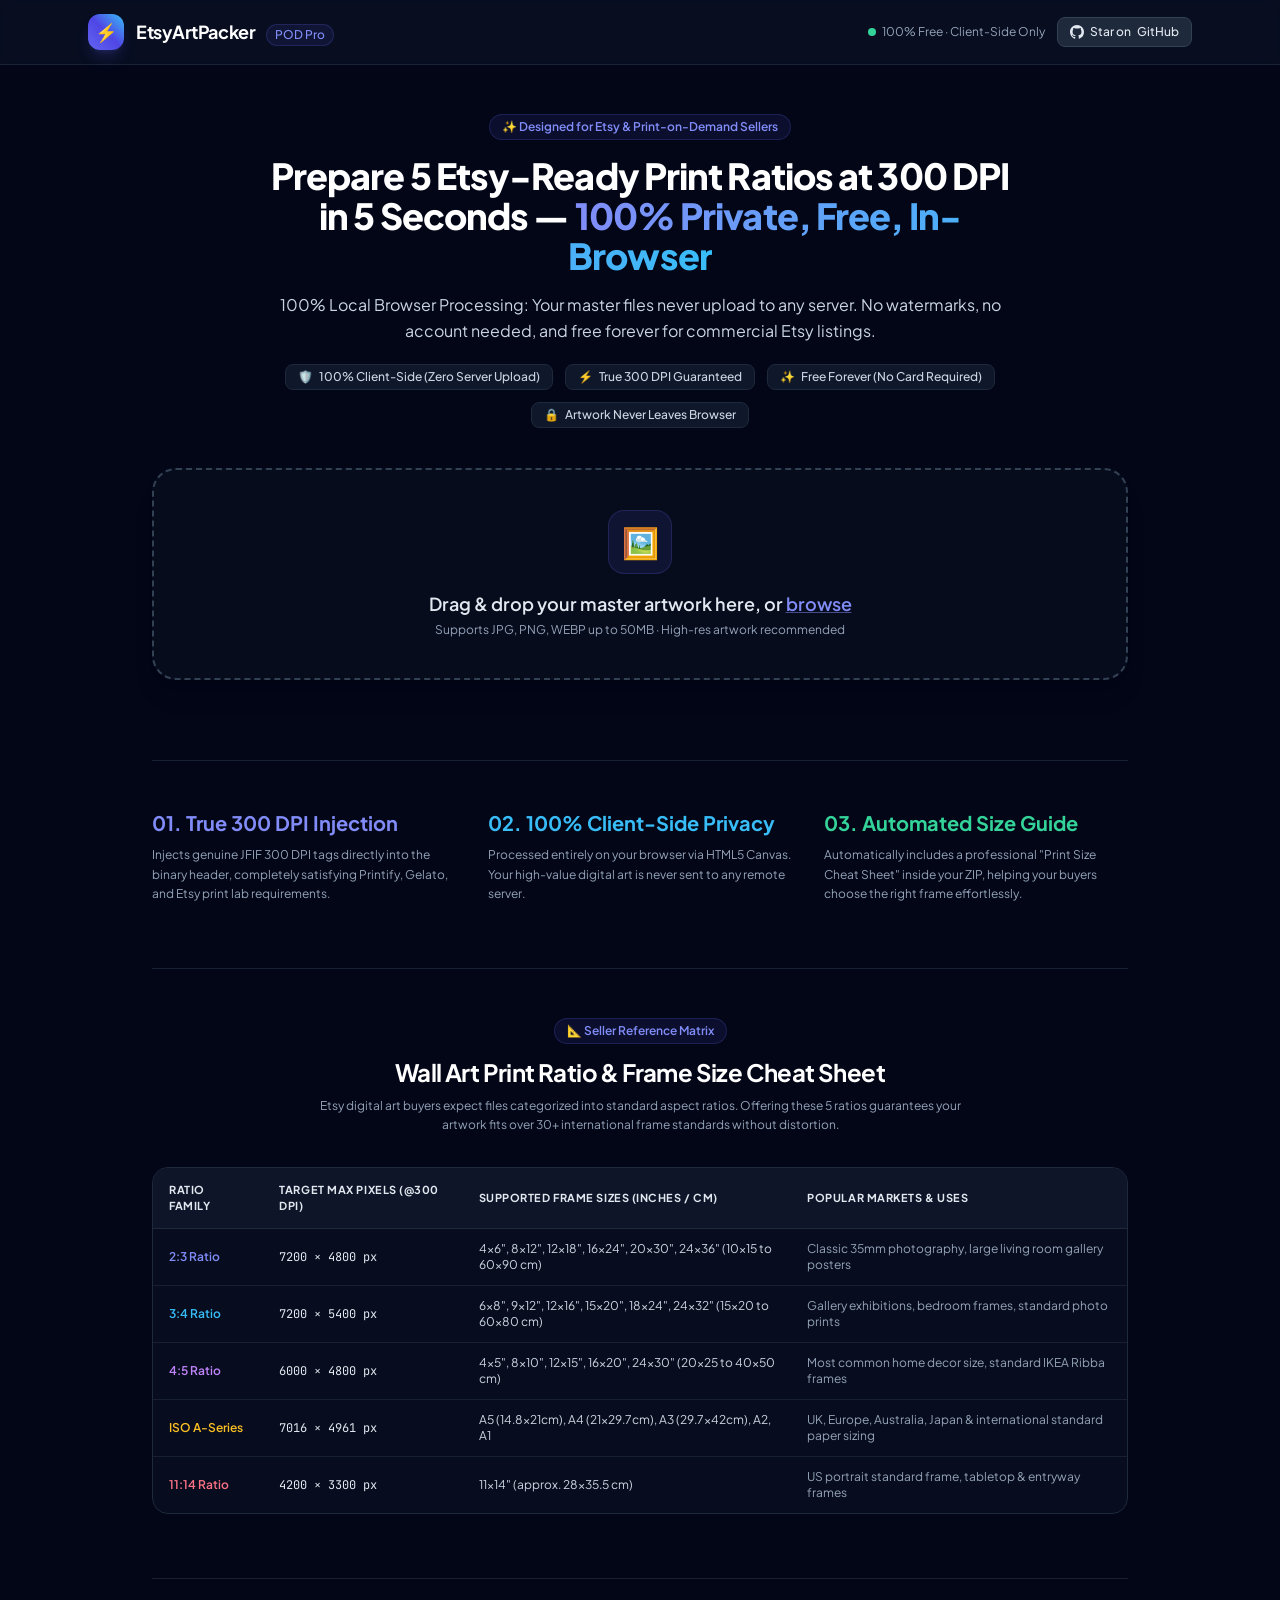
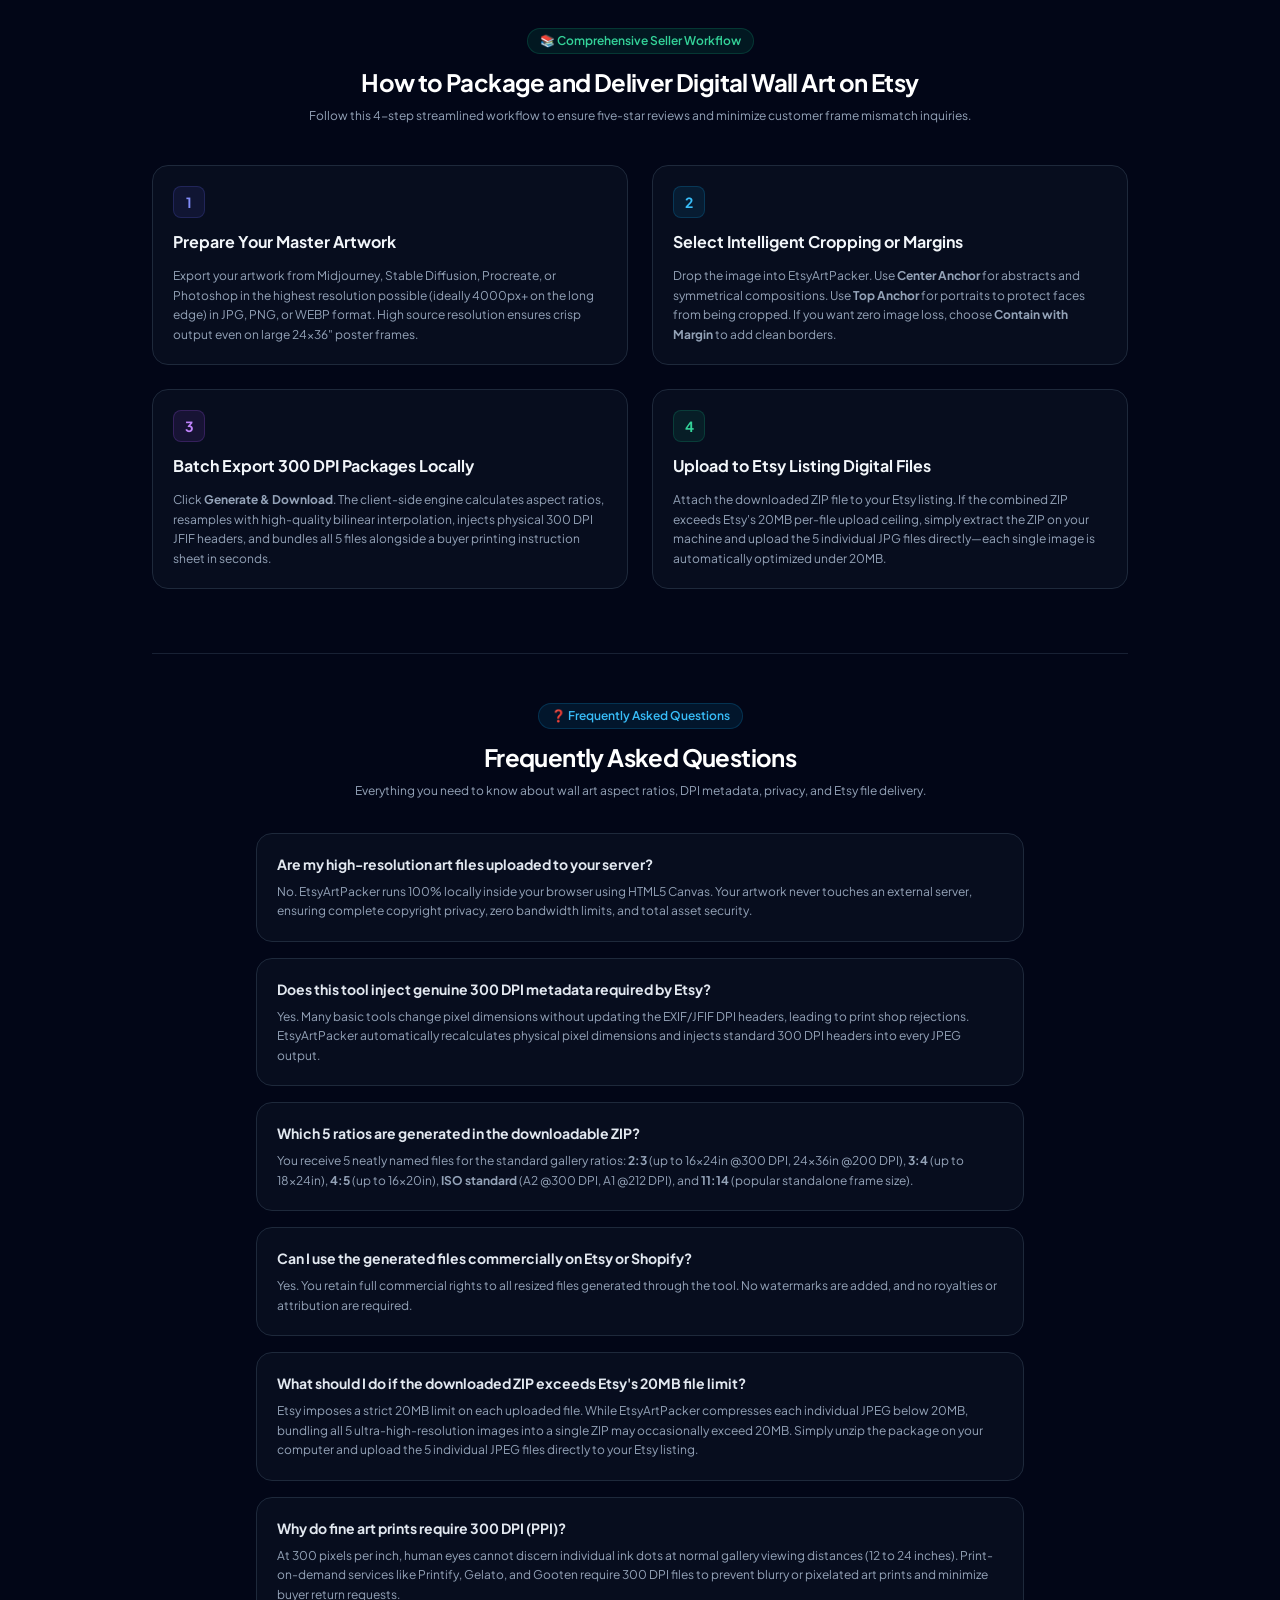
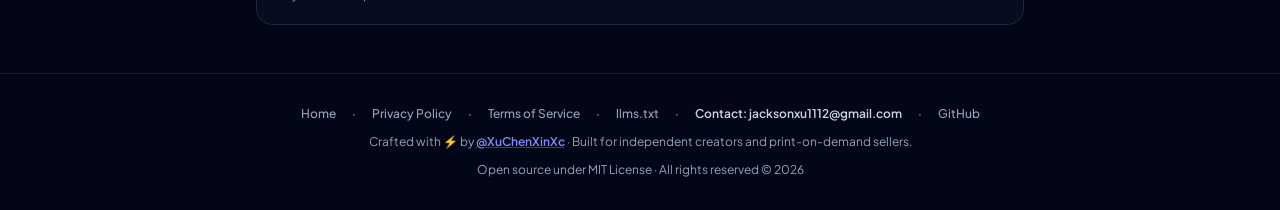
==== commit 5e211322: "fix" ====
--- a/index.html
+++ b/index.html
@@ -117,6 +117,22 @@
               "@type": "Answer",
               "text": "Yes. You retain full commercial rights to all resized files generated through the tool. No watermarks are added, and no royalties or attribution are required."
             }
+          },
+          {
+            "@type": "Question",
+            "name": "What should I do if the downloaded ZIP exceeds Etsy's 20MB file limit?",
+            "acceptedAnswer": {
+              "@type": "Answer",
+              "text": "Etsy imposes a strict 20MB limit on each uploaded file. While EtsyArtPacker compresses each individual JPEG below 20MB, bundling all 5 ultra-high-resolution images into a single ZIP may occasionally exceed 20MB. Simply unzip the package on your computer and upload the 5 individual JPEG files directly to your Etsy listing."
+            }
+          },
+          {
+            "@type": "Question",
+            "name": "Why do fine art prints require 300 DPI (PPI)?",
+            "acceptedAnswer": {
+              "@type": "Answer",
+              "text": "At 300 pixels per inch, human eyes cannot discern individual ink dots at normal gallery viewing distances (12 to 24 inches). Print-on-demand services like Printify, Gelato, and Gooten require 300 DPI files to prevent blurry or pixelated art prints and minimize buyer return requests."
+            }
           }
         ]
       }
@@ -401,6 +417,182 @@
         </p>
       </div>
     </div>
+
+    <!-- Section 1: Standard Ratio & Print Frame Size Matrix -->
+    <section class="mt-16 border-t border-slate-800/80 pt-12">
+      <div class="text-center max-w-2xl mx-auto mb-8">
+        <div class="inline-flex items-center gap-1.5 px-3 py-1 rounded-full bg-indigo-500/10 border border-indigo-500/20 text-indigo-400 text-xs font-semibold mb-3">
+          📐 Seller Reference Matrix
+        </div>
+        <h2 class="text-2xl font-bold text-white tracking-tight mb-2">
+          Wall Art Print Ratio & Frame Size Cheat Sheet
+        </h2>
+        <p class="text-xs text-slate-400 leading-relaxed">
+          Etsy digital art buyers expect files categorized into standard aspect ratios. Offering these 5 ratios guarantees your artwork fits over 30+ international frame standards without distortion.
+        </p>
+      </div>
+
+      <div class="overflow-x-auto rounded-2xl border border-slate-800 bg-slate-900/40">
+        <table class="w-full text-left text-xs text-slate-300">
+          <thead class="bg-slate-900/90 text-[11px] font-bold text-slate-200 border-b border-slate-800 uppercase tracking-wider">
+            <tr>
+              <th scope="col" class="px-4 py-3.5">Ratio Family</th>
+              <th scope="col" class="px-4 py-3.5">Target Max Pixels (@300 DPI)</th>
+              <th scope="col" class="px-4 py-3.5">Supported Frame Sizes (Inches / CM)</th>
+              <th scope="col" class="px-4 py-3.5 hidden md:table-cell">Popular Markets & Uses</th>
+            </tr>
+          </thead>
+          <tbody class="divide-y divide-slate-800/70 font-normal">
+            <tr class="hover:bg-slate-800/30 transition">
+              <td class="px-4 py-3 font-semibold text-indigo-400 whitespace-nowrap">2:3 Ratio</td>
+              <td class="px-4 py-3 mono text-slate-200 whitespace-nowrap">7200 × 4800 px</td>
+              <td class="px-4 py-3">4×6", 8×12", 12×18", 16×24", 20×30", 24×36" (10×15 to 60×90 cm)</td>
+              <td class="px-4 py-3 text-slate-400 hidden md:table-cell">Classic 35mm photography, large living room gallery posters</td>
+            </tr>
+            <tr class="hover:bg-slate-800/30 transition">
+              <td class="px-4 py-3 font-semibold text-sky-400 whitespace-nowrap">3:4 Ratio</td>
+              <td class="px-4 py-3 mono text-slate-200 whitespace-nowrap">7200 × 5400 px</td>
+              <td class="px-4 py-3">6×8", 9×12", 12×16", 15×20", 18×24", 24×32" (15×20 to 60×80 cm)</td>
+              <td class="px-4 py-3 text-slate-400 hidden md:table-cell">Gallery exhibitions, bedroom frames, standard photo prints</td>
+            </tr>
+            <tr class="hover:bg-slate-800/30 transition">
+              <td class="px-4 py-3 font-semibold text-purple-400 whitespace-nowrap">4:5 Ratio</td>
+              <td class="px-4 py-3 mono text-slate-200 whitespace-nowrap">6000 × 4800 px</td>
+              <td class="px-4 py-3">4×5", 8×10", 12×15", 16×20", 24×30" (20×25 to 40×50 cm)</td>
+              <td class="px-4 py-3 text-slate-400 hidden md:table-cell">Most common home decor size, standard IKEA Ribba frames</td>
+            </tr>
+            <tr class="hover:bg-slate-800/30 transition">
+              <td class="px-4 py-3 font-semibold text-amber-400 whitespace-nowrap">ISO A-Series</td>
+              <td class="px-4 py-3 mono text-slate-200 whitespace-nowrap">7016 × 4961 px</td>
+              <td class="px-4 py-3">A5 (14.8×21cm), A4 (21×29.7cm), A3 (29.7×42cm), A2, A1</td>
+              <td class="px-4 py-3 text-slate-400 hidden md:table-cell">UK, Europe, Australia, Japan & international standard paper sizing</td>
+            </tr>
+            <tr class="hover:bg-slate-800/30 transition">
+              <td class="px-4 py-3 font-semibold text-rose-400 whitespace-nowrap">11:14 Ratio</td>
+              <td class="px-4 py-3 mono text-slate-200 whitespace-nowrap">4200 × 3300 px</td>
+              <td class="px-4 py-3">11×14" (approx. 28×35.5 cm)</td>
+              <td class="px-4 py-3 text-slate-400 hidden md:table-cell">US portrait standard frame, tabletop & entryway frames</td>
+            </tr>
+          </tbody>
+        </table>
+      </div>
+    </section>
+
+    <!-- Section 2: Guide - How to Package and Sell Digital Wall Art on Etsy -->
+    <section class="mt-16 border-t border-slate-800/80 pt-12">
+      <div class="text-center max-w-2xl mx-auto mb-10">
+        <div class="inline-flex items-center gap-1.5 px-3 py-1 rounded-full bg-emerald-500/10 border border-emerald-500/20 text-emerald-400 text-xs font-semibold mb-3">
+          📚 Comprehensive Seller Workflow
+        </div>
+        <h2 class="text-2xl font-bold text-white tracking-tight mb-2">
+          How to Package and Deliver Digital Wall Art on Etsy
+        </h2>
+        <p class="text-xs text-slate-400 leading-relaxed">
+          Follow this 4-step streamlined workflow to ensure five-star reviews and minimize customer frame mismatch inquiries.
+        </p>
+      </div>
+
+      <div class="grid grid-cols-1 md:grid-cols-2 gap-6">
+        <div class="p-5 rounded-2xl border border-slate-800 bg-slate-900/40 space-y-3">
+          <div class="w-8 h-8 rounded-lg bg-indigo-500/10 border border-indigo-500/20 text-indigo-400 flex items-center justify-center font-bold text-sm">
+            1
+          </div>
+          <h3 class="text-base font-bold text-slate-100">Prepare Your Master Artwork</h3>
+          <p class="text-xs text-slate-400 leading-relaxed">
+            Export your artwork from Midjourney, Stable Diffusion, Procreate, or Photoshop in the highest resolution possible (ideally 4000px+ on the long edge) in JPG, PNG, or WEBP format. High source resolution ensures crisp output even on large 24x36" poster frames.
+          </p>
+        </div>
+
+        <div class="p-5 rounded-2xl border border-slate-800 bg-slate-900/40 space-y-3">
+          <div class="w-8 h-8 rounded-lg bg-sky-500/10 border border-sky-500/20 text-sky-400 flex items-center justify-center font-bold text-sm">
+            2
+          </div>
+          <h3 class="text-base font-bold text-slate-100">Select Intelligent Cropping or Margins</h3>
+          <p class="text-xs text-slate-400 leading-relaxed">
+            Drop the image into EtsyArtPacker. Use <strong>Center Anchor</strong> for abstracts and symmetrical compositions. Use <strong>Top Anchor</strong> for portraits to protect faces from being cropped. If you want zero image loss, choose <strong>Contain with Margin</strong> to add clean borders.
+          </p>
+        </div>
+
+        <div class="p-5 rounded-2xl border border-slate-800 bg-slate-900/40 space-y-3">
+          <div class="w-8 h-8 rounded-lg bg-purple-500/10 border border-purple-500/20 text-purple-400 flex items-center justify-center font-bold text-sm">
+            3
+          </div>
+          <h3 class="text-base font-bold text-slate-100">Batch Export 300 DPI Packages Locally</h3>
+          <p class="text-xs text-slate-400 leading-relaxed">
+            Click <strong>Generate & Download</strong>. The client-side engine calculates aspect ratios, resamples with high-quality bilinear interpolation, injects physical 300 DPI JFIF headers, and bundles all 5 files alongside a buyer printing instruction sheet in seconds.
+          </p>
+        </div>
+
+        <div class="p-5 rounded-2xl border border-slate-800 bg-slate-900/40 space-y-3">
+          <div class="w-8 h-8 rounded-lg bg-emerald-500/10 border border-emerald-500/20 text-emerald-400 flex items-center justify-center font-bold text-sm">
+            4
+          </div>
+          <h3 class="text-base font-bold text-slate-100">Upload to Etsy Listing Digital Files</h3>
+          <p class="text-xs text-slate-400 leading-relaxed">
+            Attach the downloaded ZIP file to your Etsy listing. If the combined ZIP exceeds Etsy's 20MB per-file upload ceiling, simply extract the ZIP on your machine and upload the 5 individual JPG files directly—each single image is automatically optimized under 20MB.
+          </p>
+        </div>
+      </div>
+    </section>
+
+    <!-- Section 3: In-Depth FAQ (Visible DOM matching Schema.org JSON-LD) -->
+    <section class="mt-16 border-t border-slate-800/80 pt-12">
+      <div class="text-center max-w-2xl mx-auto mb-8">
+        <div class="inline-flex items-center gap-1.5 px-3 py-1 rounded-full bg-sky-500/10 border border-sky-500/20 text-sky-400 text-xs font-semibold mb-3">
+          ❓ Frequently Asked Questions
+        </div>
+        <h2 class="text-2xl font-bold text-white tracking-tight mb-2">
+          Frequently Asked Questions
+        </h2>
+        <p class="text-xs text-slate-400 leading-relaxed">
+          Everything you need to know about wall art aspect ratios, DPI metadata, privacy, and Etsy file delivery.
+        </p>
+      </div>
+
+      <div class="space-y-4 max-w-3xl mx-auto">
+        <div class="p-5 rounded-2xl border border-slate-800 bg-slate-900/40 space-y-2">
+          <h3 class="text-sm font-bold text-slate-200">Are my high-resolution art files uploaded to your server?</h3>
+          <p class="text-xs text-slate-400 leading-relaxed">
+            No. EtsyArtPacker runs 100% locally inside your browser using HTML5 Canvas. Your artwork never touches an external server, ensuring complete copyright privacy, zero bandwidth limits, and total asset security.
+          </p>
+        </div>
+
+        <div class="p-5 rounded-2xl border border-slate-800 bg-slate-900/40 space-y-2">
+          <h3 class="text-sm font-bold text-slate-200">Does this tool inject genuine 300 DPI metadata required by Etsy?</h3>
+          <p class="text-xs text-slate-400 leading-relaxed">
+            Yes. Many basic tools change pixel dimensions without updating the EXIF/JFIF DPI headers, leading to print shop rejections. EtsyArtPacker automatically recalculates physical pixel dimensions and injects standard 300 DPI headers into every JPEG output.
+          </p>
+        </div>
+
+        <div class="p-5 rounded-2xl border border-slate-800 bg-slate-900/40 space-y-2">
+          <h3 class="text-sm font-bold text-slate-200">Which 5 ratios are generated in the downloadable ZIP?</h3>
+          <p class="text-xs text-slate-400 leading-relaxed">
+            You receive 5 neatly named files for the standard gallery ratios: <strong>2:3</strong> (up to 16x24in @300 DPI, 24x36in @200 DPI), <strong>3:4</strong> (up to 18x24in), <strong>4:5</strong> (up to 16x20in), <strong>ISO standard</strong> (A2 @300 DPI, A1 @212 DPI), and <strong>11:14</strong> (popular standalone frame size).
+          </p>
+        </div>
+
+        <div class="p-5 rounded-2xl border border-slate-800 bg-slate-900/40 space-y-2">
+          <h3 class="text-sm font-bold text-slate-200">Can I use the generated files commercially on Etsy or Shopify?</h3>
+          <p class="text-xs text-slate-400 leading-relaxed">
+            Yes. You retain full commercial rights to all resized files generated through the tool. No watermarks are added, and no royalties or attribution are required.
+          </p>
+        </div>
+
+        <div class="p-5 rounded-2xl border border-slate-800 bg-slate-900/40 space-y-2">
+          <h3 class="text-sm font-bold text-slate-200">What should I do if the downloaded ZIP exceeds Etsy's 20MB file limit?</h3>
+          <p class="text-xs text-slate-400 leading-relaxed">
+            Etsy imposes a strict 20MB limit on each uploaded file. While EtsyArtPacker compresses each individual JPEG below 20MB, bundling all 5 ultra-high-resolution images into a single ZIP may occasionally exceed 20MB. Simply unzip the package on your computer and upload the 5 individual JPEG files directly to your Etsy listing.
+          </p>
+        </div>
+
+        <div class="p-5 rounded-2xl border border-slate-800 bg-slate-900/40 space-y-2">
+          <h3 class="text-sm font-bold text-slate-200">Why do fine art prints require 300 DPI (PPI)?</h3>
+          <p class="text-xs text-slate-400 leading-relaxed">
+            At 300 pixels per inch, human eyes cannot discern individual ink dots at normal gallery viewing distances (12 to 24 inches). Print-on-demand services like Printify, Gelato, and Gooten require 300 DPI files to prevent blurry or pixelated art prints and minimize buyer return requests.
+          </p>
+        </div>
+      </div>
+    </section>
   </main>
 
   <!-- Footer -->
@@ -683,9 +875,9 @@
           statusBorder = 'border-amber-500/30 bg-amber-950/20';
           qualityText = 'Standard Commercial Print';
         } else {
-          statusBadge = '<span class="text-[10px] font-bold px-1.5 py-0.5 rounded bg-rose-500/15 text-rose-400 border border-rose-500/20">' + calculatedPpi + ' PPI · Low</span>';
+          statusBadge = '<span class="text-[10px] font-bold px-1.5 py-0.5 rounded bg-rose-500/15 text-rose-400 border border-rose-500/20">' + calculatedPpi + ' PPI · 300 DPI Injected</span>';
           statusBorder = 'border-rose-500/30 bg-rose-950/20';
-          qualityText = 'AI Upscale Recommended';
+          qualityText = 'Large Print (AI Upscale Recommended)';
         }
 
         return `
@@ -1034,7 +1226,7 @@
       function qualityTag(ppi) {
         if (ppi >= 300) return `(300+ PPI - Flawless Gallery Master)`;
         if (ppi >= 200) return `(${ppi} PPI - Standard Print Quality)`;
-        return `(${ppi} PPI - Low Resolution, Viewing distance > 4 feet)`;
+        return `(${ppi} PPI - 300 DPI Injected, Large Print / Viewing distance > 4 feet)`;
       }
 
       return `=====================================================
